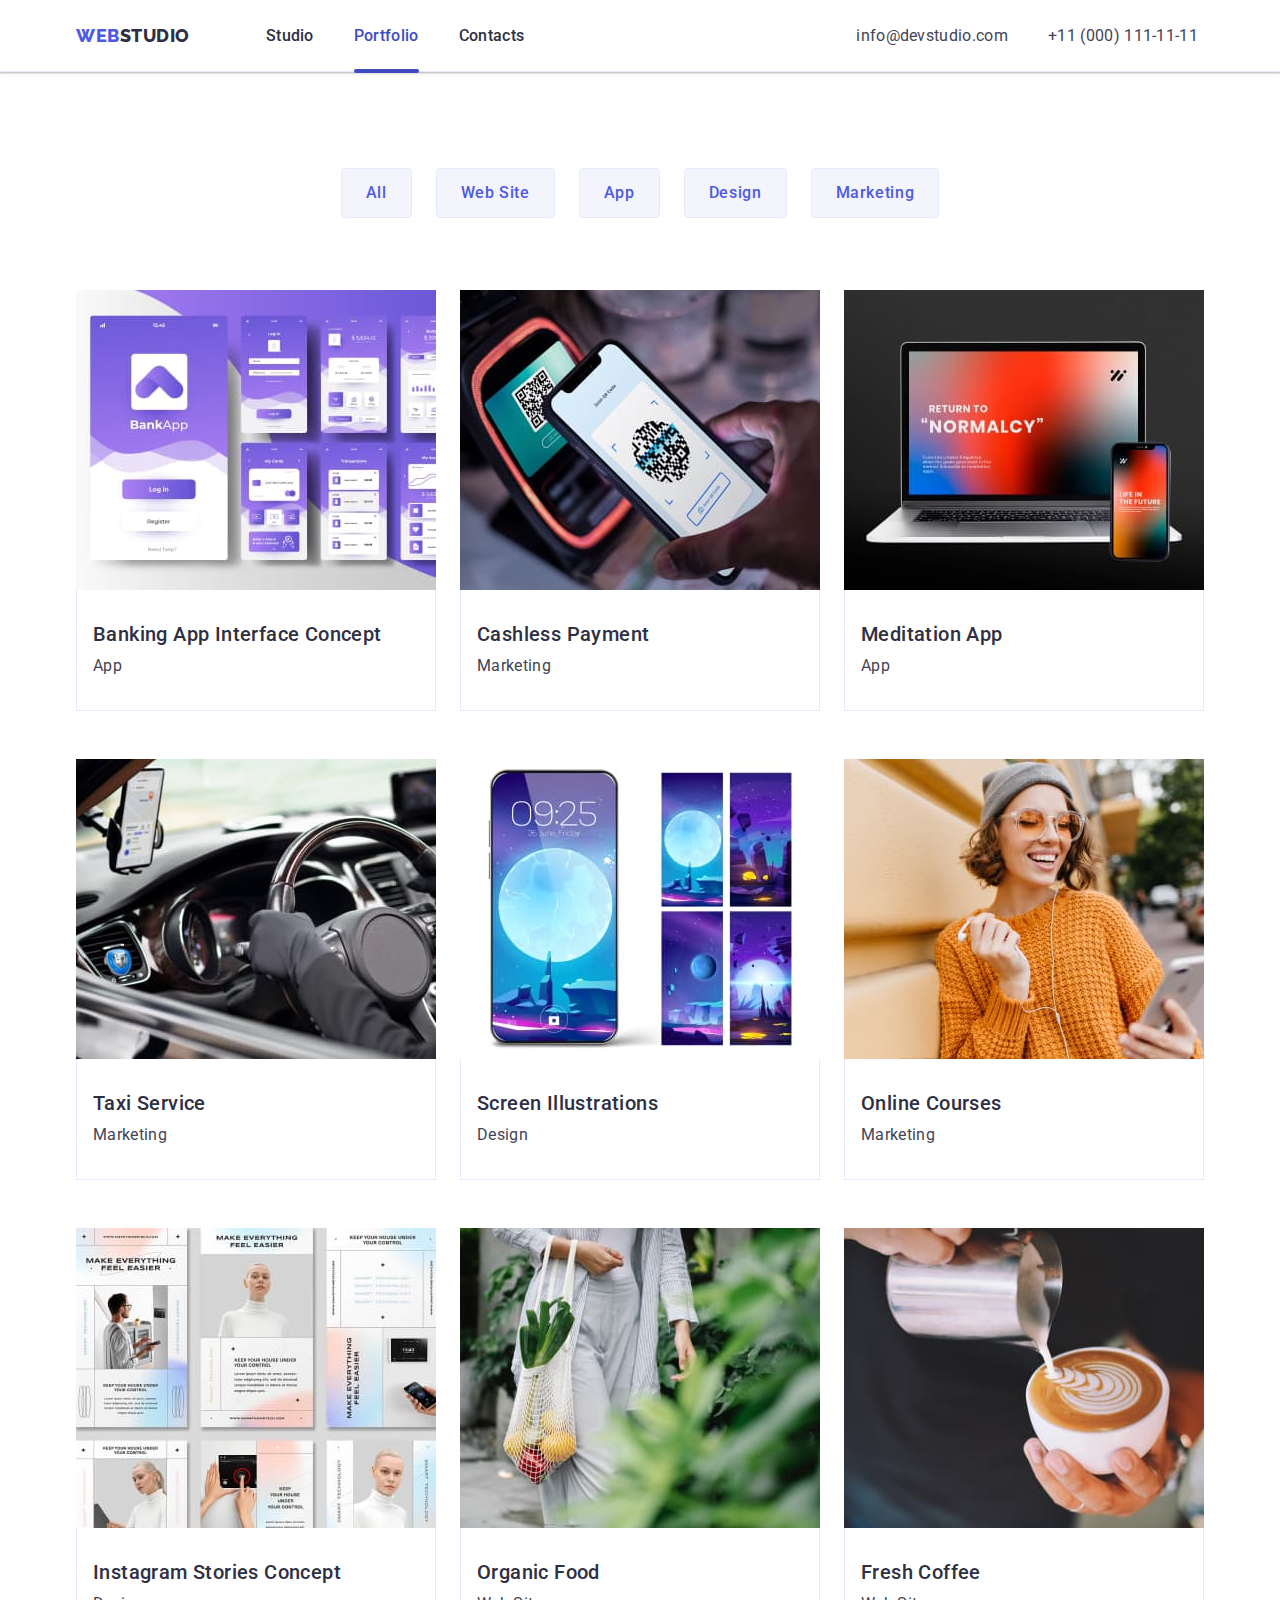
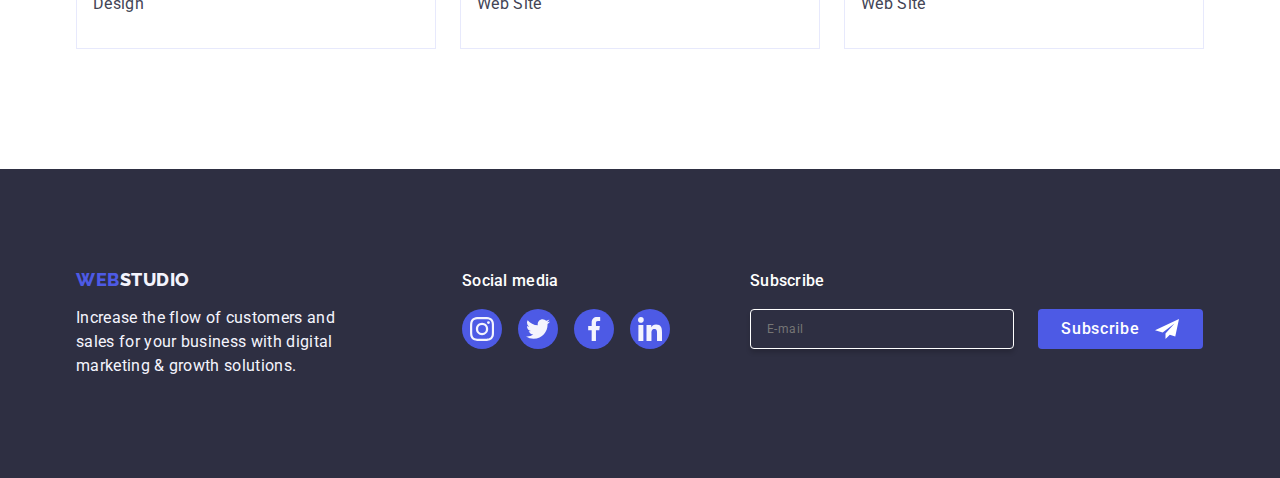
==== portfolio.html @ 58283b91 "e" ====
<!DOCTYPE html>
<html lang="en">
  <head>
    <meta charset="UTF-8" />
    <meta name="viewport" content="width=, initial-scale=1.0" />
    <title>h2-portfolio</title>
    <link rel="preconnect" href="https://fonts.googleapis.com" />
    <link rel="preconnect" href="https://fonts.gstatic.com" crossorigin />
    <link
      href="https://fonts.googleapis.com/css2?family=Montserrat:wght@400;700&family=Raleway:wght@700&family=Roboto:wght@400;500;700;900&display=swap"
      rel="stylesheet"
    />
    <link
      rel="stylesheet"
      href="https://cdnjs.cloudflare.com/ajax/libs/modern-normalize/2.0.0/modern-normalize.min.css"
      integrity="sha512-4xo8blKMVCiXpTaLzQSLSw3KFOVPWhm/TRtuPVc4WG6kUgjH6J03IBuG7JZPkcWMxJ5huwaBpOpnwYElP/m6wg=="
      crossorigin="anonymous"
      referrerpolicy="no-referrer"
    />

    <link rel="stylesheet" href="./css/styles.css" />
    <link rel="stylesheet" href="./modern-normalize.min.css" />
  </head>
  <body class="body">
    <header class="headerhtml">
      <div class="container-header container">
        <nav class="navhtml">
          <a href="./index.html" class="logo link">
            Web<span class="logo-studio">Studio</span>
          </a>
          <ul class="list menu">
            <li>
              <a href="./index.html" class="link navlink menulink">Studio</a>
            </li>
            <li>
              <a href="./portfolio.html" class="link navlink underline menulink"
                >Portfolio</a
              >
            </li>
            <li><a href="" class="link navlink menulink">Contacts</a></li>
          </ul>
        </nav>
        <address class="address">
          <ul class="list addresslist">
            <li>
              <a href="mailto:info@devstudio.com" class="link address-link"
                >info@devstudio.com</a
              >
            </li>
            <li>
              <a href="tel:+110001111111" class="link address-link"
                >+11 (000) 111-11-11</a
              >
            </li>
          </ul>
        </address>
      </div>
    </header>
    <main>
      <section class="section-one-portfolio">
        <div class="container">
          <h1 class="visually-hidden">Portfolio</h1>
          <ul class="list list-portfolio">
            <li>
              <button type="button" class="filter-button portfoliobutton">
                All
              </button>
            </li>
            <li>
              <button type="button" class="filter-button portfoliobutton">
                Web Site
              </button>
            </li>
            <li>
              <button type="button" class="filter-button portfoliobutton">
                App
              </button>
            </li>
            <li>
              <button type="button" class="filter-button portfoliobutton">
                Design
              </button>
            </li>
            <li>
              <button type="button" class="filter-button portfoliobutton">
                Marketing
              </button>
            </li>
          </ul>
          <ul class="list list-portfolio-two">
            <li class="portfolio-list-item">
              <a href="" class="link portfolio-img-link">
                <div class="portfolio-overlay">
                  <img
                    src="./images/img1-portfolio.jpg"
                    width="360"
                    height="300"
                    alt="banking app on violet background with different features"
                  />
                  <p class="portfolio-overlay-text">
                    14 Stylish and User-Friendly App Design Concepts · Task
                    Manager App · Calorie Tracker App · Exotic Fruit Ecommerce
                    App · Cloud Storage App
                  </p>
                </div>

                <div class="name-and-category-of-app">
                  <h2 class="imagetext">Banking App Interface Concept</h2>
                  <p class="portfolio-paragraph">App</p>
                </div>
              </a>
            </li>
            <li class="portfolio-list-item">
              <a href="" class="link portfolio-img-link">
                <div class="portfolio-overlay">
                  <img
                    src="./images/img2-portfolio.jpg"
                    width="360"
                    height="300"
                    alt="scanning QR code with mobile phone"
                  />
                  <p class="portfolio-overlay-text">
                    14 Stylish and User-Friendly App Design Concepts · Task
                    Manager App · Calorie Tracker App · Exotic Fruit Ecommerce
                    App · Cloud Storage App
                  </p>
                </div>
                <div class="name-and-category-of-app">
                  <h2 class="imagetext">Cashless Payment</h2>
                  <p class="portfolio-paragraph">Marketing</p>
                </div>
              </a>
            </li>
            <li class="portfolio-list-item">
              <a href="" class="link portfolio-img-link">
                <div class="portfolio-overlay">
                  <img
                    src="./images/img3-portfolio.jpg"
                    width="360"
                    height="300"
                    alt="opened laptop with white text on red-white-blie screen"
                  />
                  <p class="portfolio-overlay-text">
                    14 Stylish and User-Friendly App Design Concepts · Task
                    Manager App · Calorie Tracker App · Exotic Fruit Ecommerce
                    App · Cloud Storage App
                  </p>
                </div>
                <div class="name-and-category-of-app">
                  <h2 class="imagetext">Meditation App</h2>
                  <p class="portfolio-paragraph">App</p>
                </div>
              </a>
            </li>

            <li class="portfolio-list-item">
              <a href="" class="link portfolio-img-link">
                <div class="portfolio-overlay">
                  <img
                    src="./images/img4-portfolio.jpg"
                    width="360"
                    height="300"
                    alt="driver using navigation in a car"
                  />
                  <p class="portfolio-overlay-text">
                    14 Stylish and User-Friendly App Design Concepts · Task
                    Manager App · Calorie Tracker App · Exotic Fruit Ecommerce
                    App · Cloud Storage App
                  </p>
                </div>
                <div class="name-and-category-of-app">
                  <h2 class="imagetext">Taxi Service</h2>
                  <p class="portfolio-paragraph">Marketing</p>
                </div>
              </a>
            </li>
            <li class="portfolio-list-item">
              <a href="" class="link portfolio-img-link">
                <div class="portfolio-overlay">
                  <img
                    src="./images/img5-portfolio.jpg"
                    width="360"
                    height="300"
                    alt="screen lock with a big moon and rocks"
                  />
                  <p class="portfolio-overlay-text">
                    14 Stylish and User-Friendly App Design Concepts · Task
                    Manager App · Calorie Tracker App · Exotic Fruit Ecommerce
                    App · Cloud Storage App
                  </p>
                </div>
                <div class="name-and-category-of-app">
                  <h2 class="imagetext">Screen Illustrations</h2>
                  <p class="portfolio-paragraph">Design</p>
                </div>
              </a>
            </li>
            <li class="portfolio-list-item">
              <a href="" class="link portfolio-img-link">
                <div class="portfolio-overlay">
                  <img
                    src="./images/img6-portfolio.jpg"
                    width="360"
                    height="300"
                    alt="smiling girl with grey cap and sunglasses wearing yellow knitted
          sweater and using her phone with headphones"
                  />
                  <p class="portfolio-overlay-text">
                    14 Stylish and User-Friendly App Design Concepts · Task
                    Manager App · Calorie Tracker App · Exotic Fruit Ecommerce
                    App · Cloud Storage App
                  </p>
                </div>
                <div class="name-and-category-of-app">
                  <h2 class="imagetext">Online Courses</h2>
                  <p class="portfolio-paragraph">Marketing</p>
                </div>
              </a>
            </li>

            <li class="portfolio-list-item">
              <a href="" class="link portfolio-img-link">
                <div class="portfolio-overlay">
                  <img
                    src="./images/img7-portfolio.jpg"
                    width="360"
                    height="300"
                    alt="a bunch of pictures saying to keep your house under your controll"
                  />
                  <p class="portfolio-overlay-text">
                    14 Stylish and User-Friendly App Design Concepts · Task
                    Manager App · Calorie Tracker App · Exotic Fruit Ecommerce
                    App · Cloud Storage App
                  </p>
                </div>
                <div class="name-and-category-of-app">
                  <h2 class="imagetext">Instagram Stories Concept</h2>
                  <p class="portfolio-paragraph">Design</p>
                </div>
              </a>
            </li>
            <li class="portfolio-list-item">
              <a href="" class="link portfolio-img-link">
                <div class="portfolio-overlay">
                  <img
                    src="./images/img8-portfolio.jpg"
                    width="360"
                    height="300"
                    alt="a woman wearing bright colors walking with vegetables in a net"
                  />
                  <p class="portfolio-overlay-text">
                    14 Stylish and User-Friendly App Design Concepts · Task
                    Manager App · Calorie Tracker App · Exotic Fruit Ecommerce
                    App · Cloud Storage App
                  </p>
                </div>
                <div class="name-and-category-of-app">
                  <h2 class="imagetext">Organic Food</h2>
                  <p class="portfolio-paragraph">Web Site</p>
                </div>
              </a>
            </li>
            <li class="portfolio-list-item">
              <a href="" class="link portfolio-img-link">
                <div class="portfolio-overlay">
                  <img
                    src="./images/img9-portfolio.jpg"
                    width="360"
                    height="300"
                    alt="barista pouring milk into cappucino to make a nice pattern"
                  />
                  <p class="portfolio-overlay-text">
                    14 Stylish and User-Friendly App Design Concepts · Task
                    Manager App · Calorie Tracker App · Exotic Fruit Ecommerce
                    App · Cloud Storage App
                  </p>
                </div>
                <div class="name-and-category-of-app">
                  <h2 class="imagetext">Fresh Coffee</h2>
                  <p class="portfolio-paragraph">Web Site</p>
                </div>
              </a>
            </li>
          </ul>
        </div>
      </section>
    </main>
    <footer class="footer">
      <div class="container footer-flex">
        <div class="footer-first-subcontainer">
          <a href="./index.html" class="logo link footerlink">
            Web<span class="logo logo-studio footerspan">Studio</span>
          </a>
          <p class="footer-paragraph">
            Increase the flow of customers and sales for your business with
            digital marketing & growth solutions.
          </p>
        </div>
        <div class="sm-footer">
          <p class="sm-footer-p">Social media</p>
          <ul class="social-media-list smfooterlist">
            <li class="social-media-li">
              <a href="" class="sm-link footer-link"
                ><svg width="24" height="24" class="sm-icon">
                  <use href="./images/icons.svg#icon-instagram-2"></use></svg
              ></a>
            </li>
            <li class="social-media-li">
              <a href="" class="sm-link footer-link"
                ><svg width="24" height="24" class="sm-icon">
                  <use href="./images/icons.svg#icon-twitter-1"></use></svg
              ></a>
            </li>
            <li class="social-media-li">
              <a href="" class="sm-link footer-link"
                ><svg width="24" height="24" class="sm-icon">
                  <use href="./images/icons.svg#icon-facebook-1"></use></svg
              ></a>
            </li>
            <li class="social-media-li">
              <a href="" class="sm-link footer-link"
                ><svg width="24" height="24" class="sm-icon">
                  <use href="./images/icons.svg#icon-linkedin-1"></use></svg
              ></a>
            </li>
          </ul>
        </div>
        <div class="form-container">
          <p class="footer-form-p">Subscribe</p>
          <form class="footer-form">
            <label class="footer-form-label">
              <input
                class="form-label-input"
                name="username"
                minlength="3"
                type="email"
                placeholder="E-mail"
                required
              />
            </label>
            <button class="subscribe-button" type="submit">
              Subscribe
              <svg width="24" height="24" class="subscribe-button-icon">
                <use href="./images/icons.svg#icon-Frame-3"></use>
              </svg>
            </button>
          </form>
        </div>
      </div>
    </footer>
  </body>
</html>
---- css/styles.css ----
:root {
  --primary-brand-color: #4d5ae5;
  --pressed-state-color: #404bbf;
  --dark-color: #2e2f42;
  --success-color: #31d0aa;
  --text-color: #434455;
  --subtle-text-color: #8e8f99;
  --accent-color: #e7e9fc;
  --light-color: #f4f4fd;
  --modal-overlay-color: #2e2f4266;
  --hero-background-color: #2e2f42b2;
  --white-background-color: #ffffff;
  --modal-background-color: #fcfcfc;
}
* {
  margin: 0;
  padding: 0;
}
body {
  font-family: "Roboto", sans-serif;
  color: var(--text-color);
  background-color: var(--white-background-color);
}

.nav-logo {
  font-family: "Raleway", sans-serif;
  font-weight: 800;
  font-size: 18px;
  line-height: 1.17;
  letter-spacing: 0.03em;
  text-transform: uppercase;
  color: var(--primary-brand-color);
}
nav > a:hover {
  color: #404bbf;
}

.navlink:hover,
.navlink:focus,
.navlink:active .navlink:visited {
  color: #404bbf;
}

.logo-studio {
  color: var(--dark-color);
}

.list {
  list-style: none;
}

.logo-link {
  font-weight: 500;
  font-size: 16px;
  line-height: 1.5;
  letter-spacing: 0.02em;
  color: var(--dark-color);
}

.link {
  text-decoration: none;
}

.motto {
  text-align: center;
  font-family: Roboto;
  font-size: 56px;
  letter-spacing: 0.02em;
  line-height: 1.07;
  color: #ffffff;
  max-width: 496px;
  margin-right: auto;
  margin-left: auto;
}

.our_values {
  font-weight: 500;
  font-family: Roboto;
  font-size: 20px;
  letter-spacing: 0.02em;
  line-height: 1.2;
  color: #2e2f42;
}

.our-team {
  font-weight: 500;
  font-size: 20px;
  line-height: 1.2;
  letter-spacing: 0.02em;
  color: var(--dark-color);
  margin-bottom: 72px;
}
.paragraph {
  font-size: 16px;
  letter-spacing: 0.02em;
}
.value {
  font-weight: 500;
  letter-spacing: 0.02em;
  font-size: 20px;
  line-height: 1.2;
  color: #2e2f42;
  margin-bottom: 8px;
}

.punctuality {
  font-family: Roboto;
  font-weight: Medium;
  font-size: 20px;
  letter-spacing: 0.02em;
  line-height: 1.11;
  text-align: center;
  text-transform: capitalize;
}
.third-section {
  background-color: #ffffff;
  padding-bottom: 120px;
}

.body {
  font-family: "Roboto", sans-serif;
  color: #434455;
  background-color: #ffffff;
  font-weight: Regular;
  font-size: 16px;
  line-height: 24px;
  letter-spacing: 2%;
}

.what-are-we-doing {
  font-size: 36px;
  line-height: 1.11;
  text-align: center;
  letter-spacing: 0.02em;
  text-transform: capitalize;
  color: var(--dark-color);
  margin-bottom: 72px;
}
.list-item {
  background-color: #ffffff;
}
.fullname {
  font-weight: 500;
  letter-spacing: 0.02em;
  font-size: 20px;
  line-height: 1.2;
  color: #2e2f42;
  text-align: center;
  margin-bottom: 8px;
}

.navlink {
  color: var(--dark-color);
  font-weight: 500;
  letter-spacing: 0.02em;
  line-height: 1.5;
  padding: 24px 0;
}
.logo {
  font-family: "Raleway", sans-serif;
  font-weight: 800;
  font-size: 18px;
  line-height: 1.17;
  letter-spacing: 0.03em;
  text-transform: uppercase;
  color: var(--primary-brand-color);
  margin-right: 76px;
}
.logo-studio {
  color: var(--dark-color);
  font-family: "Raleway", sans-serif;
  font-size: 18px;
  font-style: normal;
  font-weight: 800;
  line-height: 21px;
  letter-spacing: 0.54px;
  text-transform: uppercase;
}

.filter-button {
  background-color: #4d5ae5;
  font-family: "Roboto", sans-serif;
  font-weight: 500;
  font-size: 16px;
  line-height: 1.5;
  letter-spacing: 0.04em;
  color: #ffffff;
  transition: background-color 250ms cubic-bezier(0.4, 0, 0.2, 1);
}
.filter-button:hover,
.filter-button:focus {
  background-color: #404bbf;
  font-family: Roboto;
  font-weight: Medium;
  font-size: 16px;
  line-height: 24px;
  letter-spacing: 4%;
  cursor: pointer;
}
.portfoliobutton {
  color: var(--primary-brand-color);
  background-color: var(--light-color);
  transition: color 250ms cubic-bezier(0.4, 0, 0.2, 1),
    background-color 250ms cubic-bezier(0.4, 0, 0.2, 1),
    border-color 250ms cubic-bezier(0.4, 0, 0.2, 1),
    box-shadow 250ms cubic-bezier(0.4, 0, 0.2, 1);
}
.portfoliobutton:hover,
.portfoliobutton:focus,
.portfoliobutton:active {
  color: #ffffff;
  box-shadow: 0px 3px 1px rgba(0, 0, 0, 0.1), 0px 2px 1px rgba(0, 0, 0, 0.08),
    0px 2px 2px rgba(0, 0, 0, 0.12);
}
.imagetext {
  font-weight: 500;
  font-size: 20px;
  line-height: 1.2;
  letter-spacing: 0.02em;
  color: var(--dark-color);
  margin-bottom: 8px;
}

.portfolio-paragraph {
  font-size: 16px;
  line-height: 1.5;
  letter-spacing: 0.02em;
  color: var(--text-color);
}
.address {
  font-style: normal;
  padding-top: 24px;
  padding-bottom: 24px;
}

.section-four {
  background-color: #f4f4fd;
  padding: 120px 0;
}
.our-team {
  font-size: 36px;
  line-height: 1.11;
  text-align: center;
  letter-spacing: 0.02em;
  text-transform: capitalize;
  color: var(--dark-color);
}

.footer {
  background-color: var(--dark-color);
  padding: 100px 0;
}
.footerspan {
  color: #f4f4fd;
}

.address-link {
  color: var(--text-color);
  letter-spacing: 0.02em;
  line-height: 1.5;
  transition: color 250ms cubic-bezier(0.4, 0, 0.2, 1);
}
.address-link:hover,
.address-link:focus,
.address-link:visited {
  color: #404bbf;
}
.first-section {
  background-color: #2e2f42;
  padding: 188px 0;
  background-image: linear-gradient(
      rgba(46, 47, 66, 0.7),
      rgba(46, 47, 66, 0.7)
    ),
    url(../images/background.jpeg);
  max-width: 1440px;
  background-repeat: no-repeat;
  background-position: center;
  background-size: cover;
  margin: 0 auto;
}

.footer-paragraph {
  color: var(--light-color);
  letter-spacing: 0.02em;
  max-width: 264px;
}

img {
  display: block;
}

.headerhtml {
  border-bottom: 1px solid #e7e9fc;
  height: 72px;
  box-shadow: 0px 2px 1px rgba(46, 47, 66, 0.08),
    0px 1px 1px rgba(46, 47, 66, 0.16), 0px 1px 6px rgba(46, 47, 66, 0.08);
}
.container-header {
  display: flex;
}

.container {
  width: 1158px;
  margin: 0 auto;
  padding: 0 15px;
}
.navhtml {
  display: flex;
  align-items: center;
  padding-right: 332px;
}

.menu {
  display: flex;
  gap: 40px;
}
.addresslist {
  display: flex;
  gap: 40px;
}
.order-service-button {
  display: block;
  min-width: 169px;
  height: 56px;
  border: none;
  background-color: var(--primary-brand-color);
  border-radius: 4px;
  cursor: pointer;
  margin-top: 48px;
  margin-right: auto;
  margin-left: auto;
}
.second-section {
  padding: 120px 0;
}
.visually-hidden {
  position: absolute;
  width: 1px;
  height: 1px;
  margin: -1px;
  border: 0;
  padding: 0;
  white-space: nowrap;
  clip-path: inset(100%);
  clip: rect(0 0 0 0);
  overflow: hidden;
}

.list-second-section {
  display: flex;
  gap: 24px;
}
.values-list {
  width: calc((100% - 3 * 24px) / 4);
}

.third-section-list {
  display: flex;
  gap: 24px;
  background-color: #ffffff;
}
.tsli {
  width: calc((100%-48px) / 3);
}
.section-four-list {
  display: flex;
  gap: 24px;
}
.sfli {
  width: calc((100%-72px) / 4);
  border-radius: 0px 0px 4px 4px;
  box-shadow: 0px 1px 6px rgba(46, 47, 66, 0.08),
    0px 1px 1px rgba(46, 47, 66, 0.16), 0px 2px 1px rgba(46, 47, 66, 0.08);
}
.name-function {
  padding: 32px 0px;
}
.function {
  text-align: center;
  margin-bottom: 8px;
}
.footerlink {
  display: inline-block;
  margin-bottom: 16px;
}
.section-one-portfolio {
  padding: 96px 0 120px 0;
}
.list-portfolio {
  display: flex;
  justify-content: center;
  gap: 24px;
  margin-bottom: 72px;
}
.portfoliobutton {
  padding: 12px 24px;
  border: 1px solid var(--accent-color);
  border-radius: 4px;
}
.portfoliobutton:hover,
.portfoliobutton:focus {
  border: 1px solid transparent;
}
.list-portfolio-two {
  display: flex;
  flex-wrap: wrap;
  column-gap: 24px;
  row-gap: 48px;
}
.portfolio-list-item {
  width: calc((100% - 48px) / 3);
}
.name-and-category-of-app {
  padding: 32px 16px;
  border: 1px solid #e7e9fc;
  border-top: none;
}

.contacts {
  padding-right: 332px;
}

.menulink {
  display: inline-block;
}
.icon-container {
  display: flex;
  align-items: center;
  justify-content: center;
  height: 112px;
  background-color: #f4f4fd;
  border-radius: 4px;
  margin-bottom: 8px;
}
.social-media-list {
  display: flex;
  justify-content: center;
  gap: 24px;
  list-style: none;
}
.smfooterlist {
  display: flex;
  justify-content: center;
  gap: 16px;
  list-style: none;
}
.social-media-li {
  width: 40px;
  height: 40px;
  transition: background-color 250ms cubic-bezier(0.4, 0, 0.2, 1);
}
.sm-link {
  width: 100%;
  height: 100%;
  background-color: var(--primary-brand-color);
  border-radius: 50%;
  display: flex;
  align-items: center;
  justify-content: center;
  transition: background-color 250ms cubic-bezier(0.4, 0, 0.2, 1);
}

.sm-link:hover,
.sm-link:focus {
  background-color: #404bbf;
}
.footer-link {
  transition: background-color 250ms cubic-bezier(0.4, 0, 0.2, 1);
}

.footer-link:hover,
.footer-link:focus {
  background-color: #31d0aa;
}
.sm-icon {
  fill: var(--light-color);
}
.section-five {
  padding-top: 120px;
  padding-bottom: 120px;
}
.customers {
  font-size: 36px;
  line-height: 1.11;
  color: var(--dark-color);
  margin-bottom: 72px;
  text-align: center;
}
.clients-list {
  display: flex;
  gap: 24px;
  list-style: none;
}
.customer-logo {
  width: calc((100% - 120px) / 6);
  height: 88px;
  transition: border-color 250ms cubic-bezier(0.4, 0, 0.2, 1),
    color 250ms cubic-bezier(0.4, 0, 0.2, 1);
}
.customer-link {
  width: 100%;
  height: 100%;
  border: 1px solid #8e8f99;
  border-radius: 4px;
  display: flex;
  align-items: center;
  justify-content: center;
  color: var(--subtle-text-color);
  transition: border-color 250ms cubic-bezier(0.4, 0, 0.2, 1),
    color 250ms cubic-bezier(0.4, 0, 0.2, 1);
}

.customer-link:hover {
  border-color: #404bbf;
  color: #404bbf;
  transition: border-color 250ms cubic-bezier(0.4, 0, 0.2, 1);
}
.customer-link:focus {
  border-color: #404bbf;
  color: #404bbf;
  transition: border-color 250ms cubic-bezier(0.4, 0, 0.2, 1);
}
.customer-icon {
  fill: currentColor;
}
.customer-link {
  fill: currentColor;
}
.sm-footer-p {
  font-weight: 500;
  font-size: 16px;
  line-height: 1.5;
  letter-spacing: 0.02em;
  color: var(--white-background-color);
  margin-bottom: 16px;
}
.footer-flex {
  display: flex;
  align-items: baseline;
}
.footer-first-subcontainer {
  margin-right: 120px;
}
.portfoliobutton:hover,
.portfoliobutton:focus,
.portfoliobutton:visited {
  box-shadow: 0px 3px 1px rgba(0, 0, 0, 0.1), 0px 2px 1px rgba(0, 0, 0, 0.08),
    0px 2px 2px rgba(0, 0, 0, 0.12);
  transform: translateY(0%);
}
.portfolio-img-link {
  display: block;
  transition: box-shadow 250ms cubic-bezier(0.4, 0, 0.2, 1);
}
.portfolio-img-link:hover,
.portfolio-img-link:focus,
.portfolio-img-link:visited {
  box-shadow: 0px 1px 6px rgba(46, 47, 66, 0.08),
    0px 1px 1px rgba(46, 47, 66, 0.16), 0px 2px 1px rgba(46, 47, 66, 0.08);
}
.portfolio-img-link:hover .portfolio-overlay-text,
.portfolio-img-link:focus .portfolio-overlay-text {
  transform: translateY(0%);
}
.modal {
  position: absolute;
  background: #fcfcfc;
  box-shadow: 0px 1px 1px rgba(0, 0, 0, 0.14), 0px 1px 3px rgba(0, 0, 0, 0.12),
    0px 2px 1px rgba(0, 0, 0, 0.2);
  border-radius: 4px;
  width: 408px;
  min-height: 584px;
  top: 50%;
  left: 50%;
  transform: translate(-50%, -50%);
  transition: transform 250ms cubic-bezier(0.4, 0, 0.2, 1);
  padding: 72px 24px 24px 24px;
}
.modal-p{
  font-weight: 500;
  font-size: 16px;
  line-height: 1.5; 
  text-align: center;
  letter-spacing: 0.02em;
  color: var(--dark-color);
  margin-bottom: 16px; 
}
.modal-form-div{
  margin-bottom: 8px;
}
.label-name{
  font-size: 12px;
  line-height: 1.17;
  letter-spacing: 0.04em;
  color: var(--subtle-text-color);
  display: block;
  margin-bottom: 4px;
}
.input-icon-div{
  position: relative; 
}
.modal-input-name{
  width: 100%;
  height: 40px;
  border: 1px solid rgba(46, 47, 66, 0.4);
  border-radius: 4px;
  padding-left: 38px;
  outline: transparent;
  transition: border-color 250ms cubic-bezier(0.4, 0, 0.2, 1);
background-color: transparent;
}
.modal-input-name:focus{
  border-color: #4D5AE5;
}
.modal-input-name:focus + .modal-name-svg{
  fill: #4D5AE5;
}
.modal-name-svg{
  position: absolute;
  left: 16px;
  top: 50%; 
  transform: translateY(-50%);
  transition: fill 250ms cubic-bezier(0.4, 0, 0.2, 1);
}
.modal-name-svg:focus{
  fill: #4D5AE5;
}
.close-button {
  position: absolute;
  cursor: pointer;
  border-radius: 50%;
  border: 1px rgba(0, 0, 0, 0.1) solid;
  width: 24px;
  height: 24px;
  right: 24px;
  top: 24px;
  padding: 0;
  color: #2e2f42;
  background-color: #e7e9fc;
  display: flex;
  align-items: center;
  justify-content: center;
  transition: background-color 250ms cubic-bezier(0.4, 0, 0.2, 1),
    border 250ms cubic-bezier(0.4, 0, 0.2, 1);
}
.close-button:hover,
.close-button:focus {
  background-color: #404bbf;
  border: none;
  fill: #ffffff;
}
.close-button-svg {
  transition: fill 250ms cubic-bezier(0.4, 0, 0.2, 1);
}
.backdrop {
  position: fixed;
  inset: 0 0 auto;
  width: 100%;
  height: 100%;
  background: rgba(46, 47, 66, 0.4);
  opacity: 1;
  pointer-events: all;
  transition: opacity 250ms cubic-bezier(0.4, 0, 0.2, 1),
    visibility 250ms cubic-bezier(0.4, 0, 0.2, 1);
}
.is-hidden {
  pointer-events: none;
  visibility: hidden;
  opacity: 0;
}
.underline {
  position: relative;
  color: #404bbf;
  transition: color 250ms cubic-bezier(0.4, 0, 0.2, 1);
}
.underline::after {
  content: "";
  height: 4px;
  width: 100%;
  background-color: #404bbf;
  border-radius: 2px;
  position: absolute;
  left: 0;
  bottom: -1px;
}
.portfolio-overlay {
  overflow: hidden;
  position: relative;
}

.portfolio-overlay-text {
  position: absolute;
  top: 0;
  background-color: #4d5ae5;
  color: #f4f4fd;
  font-size: 16px;
  line-height: 1.5;
  letter-spacing: 0.02em;
  padding: 40px 32px;
  width: 100%;
  height: 100%;
  transform: translateY(100%);
  transition: transform 250ms cubic-bezier(0.4, 0, 0.2, 1);
}
.portfolio-link:hover {
  transform: translateY(100%);
}



.portfolio-link:focus {
  transform: translateY(100%);
}
.portfolio-overlay-text {
  transform: translateY(100%);
}

.portfolio-paragraph {
  font-size: 16px;
  line-height: 1.5;
  letter-spacing: 0.02em;
  color: #434455;
  margin: 0;

}

.footer-form-p {
  margin-bottom: 16px;
  font-weight: 500;
  font-size: 16px;
  line-height: 1.5;
  letter-spacing: 0.02em;
  color: #ffffff;
}
.footer-form {
  display: flex;
  gap: 24px;
}
.form-container{
  padding-left: 80px;
}
.form-label-input {
  width: 264px;
  height: 40px;
  border: 1px solid #ffffff;
  background-color: transparent;
  font-size: 12px;
  line-height: 1.5;
  letter-spacing: 0.04em;
  padding-left: 16px;
  box-shadow: 0px 4px 4px 0px rgba(0, 0, 0, 0.15);
  border-radius: 4px;
  color: #ffffff;
  gap: 24px;
}
placeholder {
  color #ffffff;
}
.subscribe-button{
  min-width: 165px;
  height: 40px;
  display: flex;
  justify-content: center;
  align-items: center;
  font-family: "Roboto", sans-serif;
  font-size: 16px;
  font-weight: 500;
  line-height: 1.5;
  letter-spacing: 0.04em;
  color: #ffffff;
  cursor: pointer; 
  background-color: #4D5AE5;
  border: none;
  border-radius: 4px;
}
.subscribe-button-icon{
margin-left: 16px;
}

.div-comment{
  margin-bottom: 16px;
}
.textarea{
  width: 100%;
  height: 120px;
  font-size: 12px;
  line-height: 1.17;
  letter-spacing: 0.04em;
  color: rgba(46, 47, 66, 0.4);
  border: 1px solid rgba(46, 47, 66, 0.4);
  border-radius: 4px;
  background-color: transparent;
  padding: 8px 16px;
  outline: transparent;
  resize: none;
  transition: border-color 250ms cubic-bezier(0.4, 0, 0.2, 1);
}
.textarea:focus{
  border-color: #4D5AE5;
}
.comment-box{
  margin-bottom: 16px;
}
.textarea-comment{
  width: 100%;
  height: 120px;
  font-size: 12px;
  line-height: 1.17;
  letter-spacing: 0.04em;
  color: rgba(46, 47, 66, 0.4);
  border: 1px solid rgba(46, 47, 66, 0.4);
  border-radius: 4px;
  background-color: transparent;
  padding: 8px 16px;
  outline: transparent;
  resize: none;
  transition: border-color 250ms cubic-bezier(0.4, 0, 0.2, 1);
}
.textarea-comment:focus{
  border-color: #4D5AE5;
}
.container-check{
  margin-bottom: 24px;
}
.input-check{
}
.terms-of-condition{
  display: block;
  font-size: 12px;
  line-height: 1.17;
letter-spacing: 0.04em;
color: var(--subtle-text-color);
}
.label-span{
  width: 16px;
  height: 16px;
  border: 1px solid rgba(46, 47, 66, 0.4);
  border-radius: 2px;
  transition: background-color 250ms cubic-bezier(0.4, 0, 0.2, 1), border 250ms cubic-bezier(0.4, 0, 0.2, 1), fill 250ms cubic-bezier(0.4, 0, 0.2, 1);
  display: inline-flex;
  align-items: center;
  justify-content: center;
  fill: transparent;
}
.input-check:checked + .terms-of-condition .label-span{
  background-color: var(--pressed-state-color);
  border: none;
  fill: var(--light-color);
}
.checkbox-link{
  color: var(--primary-brand-color);
}
.send-button{
  display: block;
  min-width: 169px;
  height: 56px;
  font-family: "Roboto", sans-serif;
  font-size: 16px;
  font-weight: 500;
  line-height: 1.5;
  letter-spacing: 0.04em;
  color: #ffffff;
  cursor: pointer;
  background-color: #4D5AE5;
  border: none;
  border-radius: 4px;
  font-size: 16px;
  font-weight: 500;
  line-height: 1.5;
  letter-spacing: 0.04em;
  color: #ffffff;
  transition: background-color 250ms cubic-bezier(0.4, 0, 0.2, 1);
  margin-left: auto;
  margin-right: auto;
}
.label-span{
  margin-right: 8px;
}
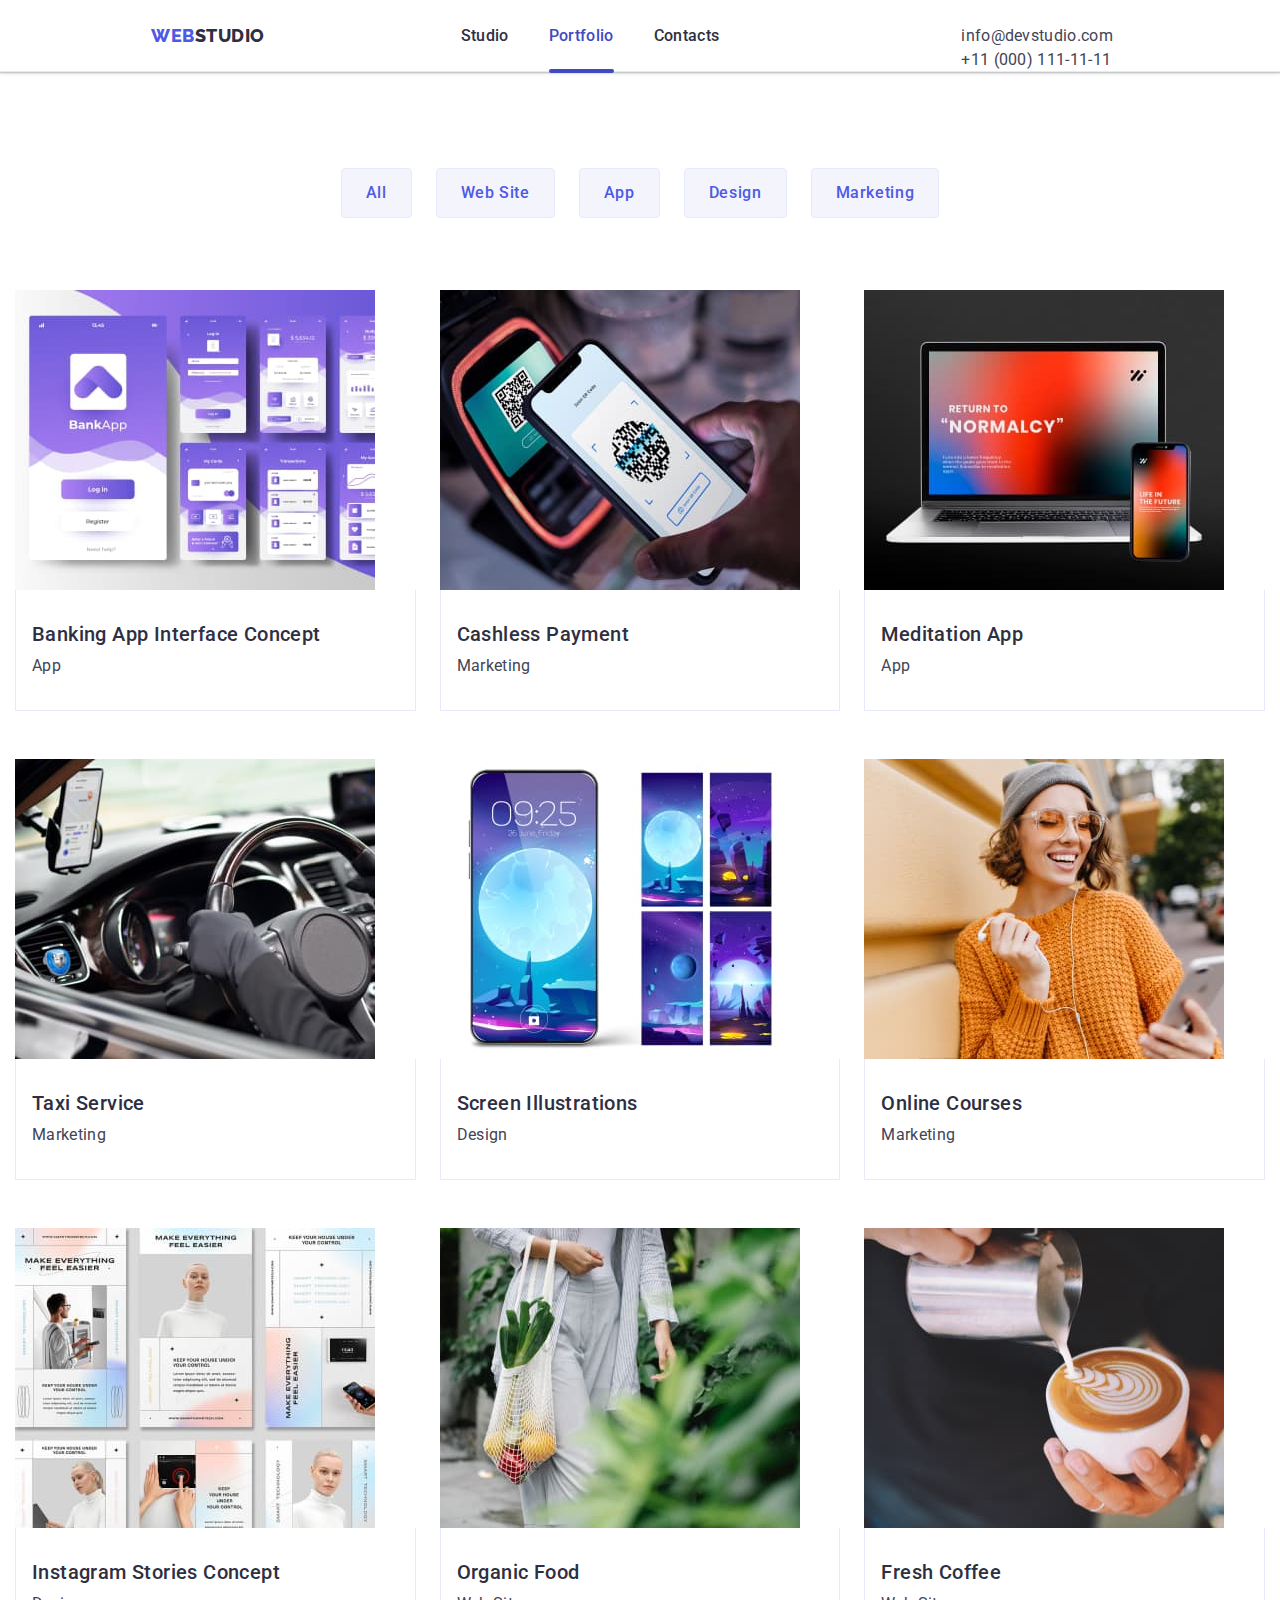
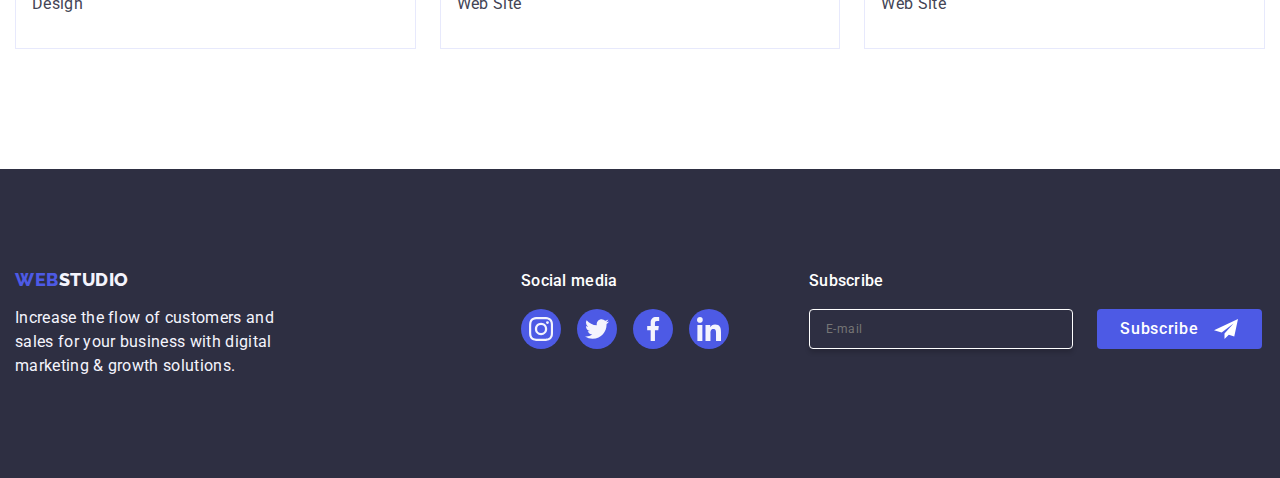
==== commit 9e396584: "e" ====
--- a/portfolio.html
+++ b/portfolio.html
@@ -23,6 +23,28 @@
   </head>
   <body class="body">
     <header class="headerhtml">
+          
+      <div class="container-header container">
+        <button
+          class="menu-toggle js-open-menu"
+          aria-expanded="false"
+          aria-controls="mobile-menu"
+        >
+          <svg
+            width="24"
+            height="24"
+            fill="currentColor"
+            viewBox="0 0 20 20"
+            xmlns="http://www.w3.org/2000/svg"
+          >
+            <path
+              fill-rule="evenodd"
+              d="M3 5a1 1 0 011-1h12a1 1 0 110 2H4a1 1 0 01-1-1zM3 10a1 1 0 011-1h12a1 1 0 110 2H4a1 1 0 01-1-1zM3 15a1 1 0 011-1h12a1 1 0 110 2H4a1 1 0 01-1-1z"
+              clip-rule="evenodd"
+            ></path>
+          </svg>
+        </button>
+
       <div class="container-header container">
         <nav class="navhtml">
           <a href="./index.html" class="logo link">
@@ -57,6 +79,7 @@
       </div>
     </header>
     <main>
+      <!---SECTION_ONE_PORTFOLIO-->
       <section class="section-one-portfolio">
         <div class="container">
           <h1 class="visually-hidden">Portfolio</h1>
@@ -87,14 +110,17 @@
               </button>
             </li>
           </ul>
+          <!--SECTION_TWO_PORTFOLIO-->
           <ul class="list list-portfolio-two">
             <li class="portfolio-list-item">
               <a href="" class="link portfolio-img-link">
                 <div class="portfolio-overlay">
+                  
                   <img
                     src="./images/img1-portfolio.jpg"
                     width="360"
                     height="300"
+                    
                     alt="banking app on violet background with different features"
                   />
                   <p class="portfolio-overlay-text">
@@ -285,6 +311,7 @@
         </div>
       </section>
     </main>
+    <!--FOOTER_PORTFOLIO-->
     <footer class="footer">
       <div class="container footer-flex">
         <div class="footer-first-subcontainer">
@@ -347,6 +374,87 @@
           </form>
         </div>
       </div>
+       <!--MOBILE_MENU-->
+    <div class="menu-container js-menu-container" id="mobile-menu">
+      <div>
+        <button type="button" class="close-button js-close-menu">
+          <svg class="close-button-svg" width="8" height="8">
+            <use
+              href="./images/icons.svg#icon-close-black-18dp-2-1"
+            ></use>
+          </svg>
+        </button>
+        <nav>
+          <ul class="list nav-list">
+            <li>
+              <a class="nav-link link" href="./index.html">Studio</a>
+            </li>
+            <li class="nav-li">
+              <a class="nav-link link" href="./portfolio.html">Portfolio</a>
+            </li>
+            <li class="nav-li">
+              <a class="nav-link link" href="">Contacts</a>
+            </li>
+          </ul>
+        </nav>
+      </div>
+      <div>
+        <address class="menu-address">
+          <ul class="list menu-address-list">
+            <li class="menu-address-li">
+              <a class="address-link link" href="tel:+110001111111"
+                >+11 (000) 111-11-11</a
+              >
+            </li>
+            <li class="menu-address-li mobile-address-li">
+              <a class="address-link link" href="mailto:info@devstudio.com"
+                >info@devstudio.com</a
+              >
+            </li>
+          </ul>
+        </address>
+        <ul class="social-media-list menu-social">
+                  <li class="social-media-li">
+                    <a href="" class="sm-link"
+                      ><svg width="16" height="16" class="sm-icon">
+                        <use
+                          href="./images/icons.svg#icon-instagram-2"
+                        ></use></svg
+                    ></a>
+                  </li>
+                  <li class="social-media-li ">
+                    <a href="" class="sm-link"
+                      ><svg width="16" height="16" class="sm-icon">
+                        <use
+                          href="./images/icons.svg#icon-twitter-1"
+                        ></use></svg
+                    ></a>
+                  </li>
+                  <li class="social-media-li">
+                    <a href="" class="sm-link"
+                      ><svg width="16" height="16" class="sm-icon">
+                        <use
+                          href="./images/icons.svg#icon-facebook-1"
+                        ></use></svg
+                    ></a>
+                  </li>
+                  <li class="social-media-li">
+                    <a href="" class="sm-link"
+                      ><svg width="16" height="16" class="sm-icon">
+                        <use
+                          href="./images/icons.svg#icon-linkedin-1"
+                        ></use></svg
+                    ></a>
+                  </li>
+                </ul>
+              </div>
+            </li>
+          </ul>
+      </div>
+    </div>
+    <script src="./js/modal.js"></script>
+
+    <script src="./js/mobile-menu.js"></script>
     </footer>
   </body>
 </html>
--- a/css/styles.css
+++ b/css/styles.css
@@ -16,864 +16,1793 @@
   margin: 0;
   padding: 0;
 }
-body {
-  font-family: "Roboto", sans-serif;
-  color: var(--text-color);
-  background-color: var(--white-background-color);
+
+/*MOBILE*/
+@media screen and (max-width: 767px) {
+  .menu {
+    display: none;
+  }
+  .address {
+    display: none;
+  }
+
+  body {
+    font-family: "Roboto", sans-serif;
+    color: var(--text-color);
+    background-color: var(--white-background-color);
+  }
+  .body {
+    font-family: "Roboto", sans-serif;
+    color: var(--text-color);
+    background-color: var(--white-background-color);
+    font-weight: Regular;
+    font-size: 16px;
+    line-height: 24px;
+    letter-spacing: 2%;
+  }
+
+  /*HEADER*/
+  .headerhtml {
+    border-bottom: 1px solid var(--accent-color);
+    height: 72px;
+    box-shadow: 0px 2px 1px rgba(46, 47, 66, 0.08),
+      0px 1px 1px rgba(46, 47, 66, 0.16), 0px 1px 6px rgba(46, 47, 66, 0.08);
+  }
+  .container-header {
+    display: flex;
+  }
+  .container {
+    max-width: 428px;
+    margin: 0 auto;
+    padding: 0 15px;
+  }
+  .menu-toggle {
+    position: absolute;
+    top: 24px;
+    right: 24px;
+    border: none;
+    background-color: #ffffff;
+  }
+
+  nav > a:hover {
+    color: var(--pressed-state-color);
+  }
+
+  .navhtml {
+    display: flex;
+    align-items: center;
+    padding-right: 332px;
+    padding-top: 25px;
+  }
+  .logo {
+    font-family: "Raleway", sans-serif;
+    font-weight: 800;
+    font-size: 18px;
+    line-height: 1.17;
+    letter-spacing: 0.03em;
+    text-transform: uppercase;
+    color: var(--primary-brand-color);
+    margin-right: 76px;
+  }
+  .link {
+    text-decoration: none;
+  }
+  .link:hover,
+  .link:focus {
+    color: var(--pressed-state-color);
+  }
+  .logo-studio {
+    color: var(--dark-color);
+    font-family: "Raleway", sans-serif;
+    font-size: 18px;
+    font-style: normal;
+    font-weight: 800;
+    line-height: 21px;
+    letter-spacing: 0.54px;
+    text-transform: uppercase;
+  }
+  .list {
+    list-style: none;
+    display: flex;
+    flex-wrap: wrap;
+    gap: 72px;
+    justify-content: center;
+    list-style: none;
+    margin: 0;
+    padding-left: 0;
+  }
+  .menu {
+    display: flex;
+    gap: 40px;
+    margin-top: 24px;
+  }
+
+  .navlink {
+    color: var(--dark-color);
+    font-weight: 500;
+    letter-spacing: 0.02em;
+    line-height: 1.5;
+    padding: 24px 0;
+  }
+
+  .navlink:hover,
+  .navlink:focus,
+  .navlink:active .navlink:visited {
+    color: var(--pressed-state-color);
+  }
+  .underline {
+    position: relative;
+    color: var(--pressed-state-color);
+    transition: color 250ms cubic-bezier(0.4, 0, 0.2, 1);
+  }
+  .underline::after {
+    content: "";
+    height: 4px;
+    width: 100%;
+    background-color: var(--pressed-state-color);
+    border-radius: 2px;
+    position: absolute;
+    left: 0;
+    bottom: -1px;
+  }
+  .menulink {
+    display: inline-block;
+  }
+  .address {
+    font-style: normal;
+    padding-top: 24px;
+    padding-bottom: 24px;
+  }
+  .addresslist {
+    display: flex;
+    gap: 40px;
+  }
+  .address-link {
+    color: var(--text-color);
+    letter-spacing: 0.02em;
+    line-height: 1.5;
+    transition: color 250ms cubic-bezier(0.4, 0, 0.2, 1);
+  }
+  .address-link:hover,
+  .address-link:focus,
+  .address-link:visited {
+    color: var(--pressed-state-color);
+  }
+  .mobile-address-li {
+    padding-bottom: 48px;
+  }
+
+  /*SECTION_ONE*/
+  .first-section {
+    background-color: var(--dark-color);
+    padding: 188px 0;
+    background-image: linear-gradient(
+        rgba(46, 47, 66, 0.7),
+        rgba(46, 47, 66, 0.7)
+      ),
+      url(../images/background-office-mobile.jpg);
+    background-repeat: no-repeat;
+    background-position: center;
+    background-size: cover;
+    margin: 0 auto;
+  }
+
+  .motto {
+    text-align: center;
+    font-family: Roboto;
+    font-size: 36px;
+    letter-spacing: 0.02em;
+    line-height: 1.07;
+    color: var(--white-background-color);
+    max-width: 496px;
+    margin-right: auto;
+    margin-left: auto;
+  }
+  .filter-button {
+    background-color: var(--primary-brand-color);
+    font-family: "Roboto", sans-serif;
+    font-weight: 500;
+    font-size: 16px;
+    line-height: 1.5;
+    letter-spacing: 0.04em;
+    color: var(--white-background-color);
+    transition: background-color 250ms cubic-bezier(0.4, 0, 0.2, 1);
+  }
+  .filter-button:hover,
+  .filter-button:focus {
+    background-color: var(--pressed-state-color);
+    font-family: Roboto;
+    font-weight: Medium;
+    font-size: 16px;
+    line-height: 24px;
+    letter-spacing: 4%;
+    cursor: pointer;
+  }
+  .order-service-button {
+    display: block;
+    min-width: 169px;
+    height: 56px;
+    border: none;
+    background-color: var(--primary-brand-color);
+    border-radius: 4px;
+    cursor: pointer;
+    margin-top: 48px;
+    margin-right: auto;
+    margin-left: auto;
+  }
+
+  /*SECTION_TWO*/
+  .second-section {
+    padding: 120px 0;
+  }
+  .our_values {
+    font-weight: 500;
+    font-family: Roboto;
+    font-size: 20px;
+    letter-spacing: 0.02em;
+    line-height: 1.2;
+    color: var(--dark-color);
+  }
+  .visually-hidden {
+    position: absolute;
+    width: 1px;
+    height: 1px;
+    margin: -1px;
+    border: 0;
+    padding: 0;
+    white-space: nowrap;
+    clip-path: inset(100%);
+    clip: rect(0 0 0 0);
+    overflow: hidden;
+  }
+  .list-second-section {
+    gap: 72px 24px;
+    margin: 0 auto;
+    max-width: 736px;
+  }
+  .values-list {
+    max-width: 356px;
+  }
+  .icon-container {
+    display: none;
+  }
+  .value {
+    font-weight: 700;
+    letter-spacing: 0.02em;
+    font-size: 36px;
+    line-height: 1.2;
+    color: var(--dark-color);
+    margin-bottom: 8px;
+    text-align: center;
+  }
+  .paragraph {
+    font-size: 16px;
+    letter-spacing: 0.02em;
+  }
+
+  /*SECTION_THREE*/
+  .third-section {
+    display: none;
+  }
+  .what-are-we-doing {
+    font-size: 36px;
+    line-height: 1.11;
+    text-align: center;
+    letter-spacing: 0.02em;
+    text-transform: capitalize;
+    color: var(--dark-color);
+    margin-bottom: 72px;
+  }
+  .third-section-list {
+    display: flex;
+    gap: 24px;
+    background-color: var(--white-background-color);
+  }
+  .tsli {
+    width: calc((100%-48px) / 3);
+  }
+
+  /*SECTION_FOUR*/
+  .section-four {
+    background-color: var(--light-color);
+  }
+  .our-team {
+    font-weight: 500;
+    font-size: 36px;
+    line-height: 1.11;
+    text-align: center;
+    letter-spacing: 0.02em;
+    text-transform: capitalize;
+    color: var(--dark-color);
+    margin-bottom: 72px;
+    padding-top: 96px;
+  }
+  .section-four-list {
+    margin: 0 auto;
+    padding-bottom: 96px;
+  }
+
+  .list-item {
+    background-color: var(--white-background-color);
+  }
+  .sfli {
+    max-width: 264px;
+    border-radius: 0px 0px 4px 4px;
+    box-shadow: 0px 1px 6px rgba(46, 47, 66, 0.08),
+      0px 1px 1px rgba(46, 47, 66, 0.16), 0px 2px 1px rgba(46, 47, 66, 0.08);
+  }
+
+  .name-function {
+    padding: 32px 0px;
+  }
+
+  .fullname {
+    font-weight: 500;
+    letter-spacing: 0.02em;
+    font-size: 20px;
+    line-height: 1.2;
+    color: var(--dark-color);
+    text-align: center;
+    margin-bottom: 8px;
+  }
+  .function {
+    text-align: center;
+    margin-bottom: 8px;
+  }
+  .social-media-list {
+    display: flex;
+    justify-content: center;
+    gap: 24px;
+    list-style: none;
+  }
+  .social-media-li {
+    width: 40px;
+    height: 40px;
+    transition: background-color 250ms cubic-bezier(0.4, 0, 0.2, 1);
+  }
+  .sm-link {
+    width: 100%;
+    height: 100%;
+    background-color: var(--primary-brand-color);
+    border-radius: 50%;
+    display: flex;
+    align-items: center;
+    justify-content: center;
+    transition: background-color 250ms cubic-bezier(0.4, 0, 0.2, 1);
+  }
+
+  .sm-link:hover,
+  .sm-link:focus {
+    background-color: var(--pressed-state-color);
+  }
+  .sm-icon {
+    fill: var(--light-color);
+  }
+
+  /*SECTION_FIVE*/
+  .section-five {
+    padding-top: 120px;
+    padding-bottom: 120px;
+  }
+  .customers {
+    font-size: 36px;
+    line-height: 1.11;
+    color: var(--dark-color);
+    margin-bottom: 72px;
+    text-align: center;
+    column-gap: 16px;
+  }
+  .clients-list {
+    margin: 0 auto;
+    list-style: none;
+    gap: 16px;
+    display: flex;
+    flex-wrap: wrap;
+
+    justify-content: center;
+    margin: 0;
+    padding-left: 0;
+  }
+
+  .customer-logo {
+    width: 190px;
+    height: 88px;
+    transition: border-color 250ms cubic-bezier(0.4, 0, 0.2, 1),
+      color 250ms cubic-bezier(0.4, 0, 0.2, 1);
+    gap: 72px 24px;
+    margin: 0 auto;
+  }
+  .customer-link {
+    width: 100%;
+    height: 100%;
+    border: 1px solid var(--subtle-text-color);
+    border-radius: 4px;
+    display: flex;
+    align-items: center;
+    justify-content: center;
+    color: var(--subtle-text-color);
+    transition: border-color 250ms cubic-bezier(0.4, 0, 0.2, 1),
+      color 250ms cubic-bezier(0.4, 0, 0.2, 1);
+    fill: currentColor;
+  }
+
+  .customer-link:hover {
+    border-color: var(--pressed-state-color);
+    color: var(--pressed-state-color);
+    transition: border-color 250ms cubic-bezier(0.4, 0, 0.2, 1);
+  }
+  .customer-link:focus {
+    border-color: var(--pressed-state-color);
+    color: var(--pressed-state-color);
+    transition: border-color 250ms cubic-bezier(0.4, 0, 0.2, 1);
+  }
+  .customer-icon {
+    fill: currentColor;
+  }
+
+  /*FOOTER*/
+  placeholder {
+    color: var(--white-background-color);
+  }
+  .footer {
+    background-color: var(--dark-color);
+    padding: 96px 0;
+  }
+  .footer-flex {
+    display: flex;
+    align-items: baseline;
+    flex-wrap: wrap;
+    justify-content: flex-start;
+    max-width: 428px;
+    justify-content: center;
+  }
+  .footer-first-subcontainer {
+    margin: 0 auto 72px auto;
+  }
+  .footerlink {
+    display: inline-block;
+    margin-bottom: 16px;
+    text-align: center;
+    width: 100%;
+  }
+  .footerspan {
+    color: var(--light-color);
+    margin: auto;
+  }
+  .footer-paragraph {
+    color: var(--light-color);
+    letter-spacing: 0.02em;
+    max-width: 264px;
+  }
+  .sm-footer-p {
+    font-weight: 500;
+    font-size: 16px;
+    line-height: 1.5;
+    letter-spacing: 0.02em;
+    color: var(--white-background-color);
+    margin-bottom: 16px;
+    text-align: center;
+    display: block;
+  }
+  .smfooterlist {
+    display: flex;
+    justify-content: center;
+    gap: 16px;
+    list-style: none;
+    margin-bottom: 72px;
+  }
+  .footer-link {
+    transition: background-color 250ms cubic-bezier(0.4, 0, 0.2, 1);
+    display: flex;
+  }
+
+  .footer-link:hover,
+  .footer-link:focus {
+    background-color: var(--success-color);
+  }
+  .form-container {
+    display: flex;
+    flex-direction: column;
+    align-items: center;
+  }
+  .footer-form-p {
+    margin-bottom: 16px;
+    font-weight: 500;
+    font-size: 16px;
+    line-height: 1.5;
+    letter-spacing: 0.02em;
+    color: var(--white-background-color);
+  }
+  .footer-form {
+    display: flex;
+    gap: 24px;
+    flex-direction: column;
+    align-items: center;
+  }
+  .form-label-input {
+    height: 40px;
+    border: 1px solid var(--white-background-color);
+    background-color: transparent;
+    font-size: 12px;
+    line-height: 1.5;
+    letter-spacing: 0.04em;
+    padding-left: 16px;
+    box-shadow: 0px 4px 4px 0px rgba(0, 0, 0, 0.15);
+    border-radius: 4px;
+    color: var(--white-background-color);
+    gap: 24px;
+    width: 389px;
+  }
+  .subscribe-button {
+    width: 165px;
+    height: 40px;
+    display: flex;
+    justify-content: center;
+    align-items: center;
+    font-family: "Roboto", sans-serif;
+    font-size: 16px;
+    font-weight: 500;
+    line-height: 1.5;
+    letter-spacing: 0.04em;
+    color: var(--white-background-color);
+    cursor: pointer;
+    background-color: var(--primary-brand-color);
+    border: none;
+    border-radius: 4px;
+  }
+  .subscribe-button-icon {
+    margin-left: 16px;
+  }
+
+  /*MODAL*/
+  .backdrop {
+    position: fixed;
+    inset: 0 0 auto;
+    width: 100%;
+    height: 100%;
+    background: rgba(46, 47, 66, 0.4);
+    opacity: 1;
+    pointer-events: all;
+    transition: opacity 250ms cubic-bezier(0.4, 0, 0.2, 1),
+      visibility 250ms cubic-bezier(0.4, 0, 0.2, 1);
+  }
+  .is-hidden {
+    pointer-events: none;
+    visibility: hidden;
+    opacity: 0;
+  }
+  .modal {
+    position: absolute;
+    background: var(--modal-background-color);
+    box-shadow: 0px 1px 1px rgba(0, 0, 0, 0.14), 0px 1px 3px rgba(0, 0, 0, 0.12),
+      0px 2px 1px rgba(0, 0, 0, 0.2);
+    border-radius: 4px;
+    width: 408px;
+    min-height: 584px;
+    top: 50%;
+    left: 50%;
+    transform: translate(-50%, -50%);
+    transition: transform 250ms cubic-bezier(0.4, 0, 0.2, 1);
+    padding: 72px 24px 24px 24px;
+  }
+  .close-button {
+    position: absolute;
+    cursor: pointer;
+    border-radius: 50%;
+    border: 1px rgba(0, 0, 0, 0.1) solid;
+    width: 24px;
+    height: 24px;
+    right: 24px;
+    top: 24px;
+    padding: 0;
+    color: var(--dark-color);
+    background-color: var(--accent-color);
+    display: flex;
+    align-items: center;
+    justify-content: center;
+    transition: background-color 250ms cubic-bezier(0.4, 0, 0.2, 1),
+      border 250ms cubic-bezier(0.4, 0, 0.2, 1);
+  }
+  .close-button:hover,
+  .close-button:focus {
+    background-color: var(--pressed-state-color);
+    border: none;
+    fill: var(--white-background-color);
+  }
+  .close-button-svg {
+    transition: fill 250ms cubic-bezier(0.4, 0, 0.2, 1);
+  }
+  .modal-p {
+    font-weight: 500;
+    font-size: 16px;
+    line-height: 1.5;
+    text-align: center;
+    letter-spacing: 0.02em;
+    color: var(--dark-color);
+    margin-bottom: 16px;
+  }
+  .modal-form-div {
+    margin-bottom: 8px;
+  }
+  .label-name {
+    font-size: 12px;
+    line-height: 1.17;
+    letter-spacing: 0.04em;
+    color: var(--subtle-text-color);
+    display: block;
+    margin-bottom: 4px;
+  }
+  .input-icon-div {
+    position: relative;
+  }
+  .modal-input-name {
+    width: 100%;
+    height: 40px;
+    border: 1px solid rgba(46, 47, 66, 0.4);
+    border-radius: 4px;
+    padding-left: 38px;
+    outline: transparent;
+    transition: border-color 250ms cubic-bezier(0.4, 0, 0.2, 1);
+    background-color: transparent;
+  }
+  .modal-input-name:focus {
+    border-color: var(--primary-brand-color);
+  }
+  .modal-input-name:focus + .modal-name-svg {
+    fill: var(--primary-brand-color);
+  }
+  .modal-name-svg {
+    position: absolute;
+    left: 16px;
+    top: 50%;
+    transform: translateY(-50%);
+    transition: fill 250ms cubic-bezier(0.4, 0, 0.2, 1);
+  }
+  .modal-name-svg:focus {
+    fill: var(--primary-brand-color);
+  }
+  .comment-box {
+    margin-bottom: 16px;
+  }
+  .textarea-comment {
+    width: 100%;
+    height: 120px;
+    font-size: 12px;
+    line-height: 1.17;
+    letter-spacing: 0.04em;
+    color: rgba(46, 47, 66, 0.4);
+    border: 1px solid rgba(46, 47, 66, 0.4);
+    border-radius: 4px;
+    background-color: transparent;
+    padding: 8px 16px;
+    outline: transparent;
+    resize: none;
+    transition: border-color 250ms cubic-bezier(0.4, 0, 0.2, 1);
+  }
+  .textarea-comment:focus {
+    border-color: var(--primary-brand-color);
+  }
+  .container-check {
+    margin-bottom: 24px;
+  }
+  .input-check:checked + .terms-of-condition .label-span {
+    background-color: var(--pressed-state-color);
+    border: none;
+    fill: var(--light-color);
+  }
+  .terms-of-condition {
+    display: block;
+    font-size: 12px;
+    line-height: 1.17;
+    letter-spacing: 0.04em;
+    color: var(--subtle-text-color);
+  }
+  .label-span {
+    width: 16px;
+    height: 16px;
+    border: 1px solid rgba(46, 47, 66, 0.4);
+    border-radius: 2px;
+    transition: background-color 250ms cubic-bezier(0.4, 0, 0.2, 1),
+      border 250ms cubic-bezier(0.4, 0, 0.2, 1),
+      fill 250ms cubic-bezier(0.4, 0, 0.2, 1);
+    display: inline-flex;
+    align-items: center;
+    justify-content: center;
+    fill: transparent;
+  }
+  .I-accept {
+    padding-left: 8px;
+  }
+  .checkbox-link {
+    color: var(--primary-brand-color);
+  }
+  .send-button {
+    display: block;
+    min-width: 169px;
+    height: 56px;
+    font-family: "Roboto", sans-serif;
+    font-size: 16px;
+    font-weight: 500;
+    line-height: 1.5;
+    letter-spacing: 0.04em;
+    color: var(--white-background-color);
+    cursor: pointer;
+    background-color: var(--primary-brand-color);
+    border: none;
+    border-radius: 4px;
+    font-size: 16px;
+    font-weight: 500;
+    line-height: 1.5;
+    letter-spacing: 0.04em;
+    color: var(--white-background-color);
+    transition: background-color 250ms cubic-bezier(0.4, 0, 0.2, 1);
+    margin-left: auto;
+    margin-right: auto;
+  }
+
+  /*MOBILE_MENU*/
+  .menu-container {
+    display: flex;
+    flex-direction: column;
+    justify-content: space-between;
+    position: fixed;
+    top: 0;
+    left: 0;
+    width: 100vw;
+    height: 100vh;
+    padding: 40px;
+    background-color: var(--white-background-color);
+    z-index: 999;
+    transform: translateX(100%);
+    transition: transform 250ms ease-in-out;
+  }
+
+  .menu-container.is-open {
+    transform: translateX(0);
+  }
+
+  .menu-container .nav-list {
+    gap: 0;
+    justify-content: start;
+    max-width: 200px;
+  }
+
+  .menu-container .active-page::after {
+    display: none;
+  }
+
+  .menu-container .address {
+    font-size: 20px;
+    font-weight: 500;
+    margin-bottom: 48px;
+  }
+  .nav-link {
+    color: var(--dark-color);
+    display: inline-block;
+    font-size: 36px;
+    font-weight: 700;
+    letter-spacing: 0.02em;
+    line-height: 1.11;
+    padding-top: 40px;
+    transition: color 250ms cubic-bezier(0.4, 0, 0.2, 1);
+  }
+  .menu-address-list {
+    flex-wrap: wrap;
+    gap: 40px;
+    justify-content: start;
+    max-width: 353px;
+  }
+  .menu-address-li:first-child {
+    color: var(--primary-brand-color);
+    font-size: 36px;
+    font-weight: 700;
+    min-width: 353px;
+  }
+
+  .menu-address-li:first-child .address-link {
+    color: var(--primary-brand-color);
+  }
+  .menu-social {
+    gap: 56px;
+    justify-content: start;
+  }
+  /*PORTFOLIO*/
+  /*SECTION_ONE_PORTFOLIO*/
+  img {
+    display: block;
+  }
+  .section-one-portfolio {
+    padding: 96px 0 120px 0;
+  }
+  .list-portfolio {
+    display: flex;
+    justify-content: left;
+    gap: 24px;
+    margin-bottom: 72px;
+  }
+
+  .portfoliobutton {
+    color: var(--primary-brand-color);
+    background-color: var(--light-color);
+    transition: color 250ms cubic-bezier(0.4, 0, 0.2, 1),
+      background-color 250ms cubic-bezier(0.4, 0, 0.2, 1),
+      border-color 250ms cubic-bezier(0.4, 0, 0.2, 1),
+      box-shadow 250ms cubic-bezier(0.4, 0, 0.2, 1);
+    padding: 12px 24px;
+    border: 1px solid var(--accent-color);
+    border-radius: 4px;
+  }
+
+  .portfoliobutton:hover,
+  .portfoliobutton:focus,
+  .portfoliobutton:active {
+    color: var(--white-background-color);
+    box-shadow: 0px 3px 1px rgba(0, 0, 0, 0.1), 0px 2px 1px rgba(0, 0, 0, 0.08),
+      0px 2px 2px rgba(0, 0, 0, 0.12);
+    transform: translateY(0%);
+    border: 1px solid transparent;
+  }
+  /*SECTION_TWO_PORTFOLIO*/
+  .mobile-portfolio-image {
+    width: 396px;
+    height: 280px;
+  }
+  .list-portfolio-two {
+    display: flex;
+    flex-wrap: wrap;
+    column-gap: 24px;
+    row-gap: 48px;
+  }
+  .portfolio-list-item {
+    width: calc((100% - 48px) / 3);
+  }
+  .portfolio-img-link {
+    display: block;
+    transition: box-shadow 250ms cubic-bezier(0.4, 0, 0.2, 1);
+  }
+  .portfolio-img-link:hover,
+  .portfolio-img-link:focus,
+  .portfolio-img-link:visited {
+    box-shadow: 0px 1px 6px rgba(46, 47, 66, 0.08),
+      0px 1px 1px rgba(46, 47, 66, 0.16), 0px 2px 1px rgba(46, 47, 66, 0.08);
+  }
+  .portfolio-img-link:hover .portfolio-overlay-text,
+  .portfolio-img-link:focus .portfolio-overlay-text {
+    transform: translateY(0%);
+  }
+  .portfolio-overlay {
+    overflow: hidden;
+    position: relative;
+  }
+  .portfolio-overlay-text {
+    position: absolute;
+    top: 0;
+    background-color: var(--primary-brand-color);
+    color: var(--light-color);
+    font-size: 16px;
+    line-height: 1.5;
+    letter-spacing: 0.02em;
+    padding: 40px 32px;
+    width: 100%;
+    height: 100%;
+    transform: translateY(100%);
+    transition: transform 250ms cubic-bezier(0.4, 0, 0.2, 1);
+  }
+  .portfolio-overlay-text {
+    transform: translateY(100%);
+  }
+  .name-and-category-of-app {
+    padding: 32px 16px;
+    border: 1px solid var(--accent-color);
+    border-top: none;
+  }
+  .imagetext {
+    font-weight: 500;
+    font-size: 20px;
+    line-height: 1.2;
+    letter-spacing: 0.02em;
+    color: var(--dark-color);
+    margin-bottom: 8px;
+  }
+  .portfolio-paragraph {
+    font-size: 16px;
+    line-height: 1.5;
+    letter-spacing: 0.02em;
+    color: var(--text-color);
+    margin: 0;
+  }
+
+  .menu {
+    display: none;
+  }
+
+  @media screen and (min-device-pixel-ratio: 2),
+    (-webkit-min-device-pixel-ratio: 2),
+    screen and (min-resolution: 192dpi),
+    screen and (min-resolution: 2dppx) {
+    .starting-section {
+      background-image: linear-gradient(
+          rgba(46, 47, 66, 0.7),
+          rgba(46, 47, 66, 0.7)
+        ),
+        url("../images/background-office-mobile.jpg");
+    }
+  }
+
+  .mobile-customers {
+    width: 110px;
+    height: 56px;
+  }
 }
-
-.nav-logo {
-  font-family: "Raleway", sans-serif;
-  font-weight: 800;
-  font-size: 18px;
-  line-height: 1.17;
-  letter-spacing: 0.03em;
-  text-transform: uppercase;
-  color: var(--primary-brand-color);
+/*=================================================
+  TABLET
+  =========================================
+  */
+@media screen and (min-width: 768px) {
+  body {
+    font-family: "Roboto", sans-serif;
+    color: var(--text-color);
+    background-color: var(--white-background-color);
+  }
+  .body {
+    font-family: "Roboto", sans-serif;
+    color: var(--text-color);
+    background-color: var(--white-background-color);
+    font-weight: Regular;
+    font-size: 16px;
+    line-height: 24px;
+    letter-spacing: 2%;
+  }
+
+  /*HEADER*/
+  .headerhtml {
+    border-bottom: 1px solid var(--accent-color);
+    height: 72px;
+    box-shadow: 0px 2px 1px rgba(46, 47, 66, 0.08),
+      0px 1px 1px rgba(46, 47, 66, 0.16), 0px 1px 6px rgba(46, 47, 66, 0.08);
+  }
+  .container-header {
+    min-width: 768px;
+    height: 72px;
+    display: flex;
+  }
+  .container {
+    min-width: 768px;
+    margin: 0 auto;
+    padding: 0 15px;
+  }
+  .menu-toggle {
+    display: none;
+  }
+
+  nav > a:hover {
+    color: var(--pressed-state-color);
+  }
+
+  .navhtml {
+    display: flex;
+    align-items: center;
+    padding-right: 121px;
+  }
+  .logo {
+    font-family: "Raleway", sans-serif;
+    font-weight: 800;
+    font-size: 18px;
+    line-height: 1.17;
+    letter-spacing: 0.03em;
+    text-transform: uppercase;
+    color: var(--primary-brand-color);
+    margin-right: 76px;
+  }
+  .link {
+    text-decoration: none;
+  }
+  .link:hover,
+  .link:focus {
+    color: var(--pressed-state-color);
+  }
+  .logo-studio {
+    color: var(--dark-color);
+    font-family: "Raleway", sans-serif;
+    font-size: 18px;
+    font-style: normal;
+    font-weight: 800;
+    line-height: 21px;
+    letter-spacing: 0.54px;
+    text-transform: uppercase;
+    padding-right: 120px;
+  }
+  .list {
+    list-style: none;
+  }
+  .menu {
+    display: flex;
+    gap: 40px;
+  }
+
+  .navlink {
+    color: var(--dark-color);
+    font-weight: 500;
+    letter-spacing: 0.02em;
+    line-height: 1.5;
+    padding: 24px 0;
+  }
+
+  .navlink:hover,
+  .navlink:focus,
+  .navlink:active .navlink:visited {
+    color: var(--pressed-state-color);
+  }
+  .underline {
+    position: relative;
+    color: var(--pressed-state-color);
+    transition: color 250ms cubic-bezier(0.4, 0, 0.2, 1);
+  }
+  .underline::after {
+    content: "";
+    height: 4px;
+    width: 100%;
+    background-color: var(--pressed-state-color);
+    border-radius: 2px;
+    position: absolute;
+    left: 0;
+    bottom: -1px;
+  }
+  .menulink {
+    display: inline-block;
+  }
+  .address {
+    font-style: normal;
+    padding-top: 24px;
+    padding-bottom: 24px;
+  }
+  .addresslist {
+    gap: 40px;
+    padding-left: 121px;
+    padding-right: 16px;
+    margin-top: auto;
+  }
+  .address-link {
+    color: var(--text-color);
+    letter-spacing: 0.02em;
+    line-height: 1.5;
+    transition: color 250ms cubic-bezier(0.4, 0, 0.2, 1);
+  }
+  .address-link:hover,
+  .address-link:focus,
+  .address-link:visited {
+    color: var(--pressed-state-color);
+  }
+
+  /*SECTION_ONE*/
+  .first-section {
+    background-color: var(--dark-color);
+    padding: 188px 0;
+    background-image: linear-gradient(
+        rgba(46, 47, 66, 0.7),
+        rgba(46, 47, 66, 0.7)
+      ),
+      url(../images/background-office-tablet.jpg);
+    min-width: 768px;
+    background-repeat: no-repeat;
+    background-position: center;
+    background-size: cover;
+    margin: 0 auto;
+  }
+
+  .motto {
+    text-align: center;
+    font-family: Roboto;
+    font-size: 56px;
+    letter-spacing: 0.02em;
+    line-height: 1.07;
+    color: var(--white-background-color);
+    max-width: 496px;
+    margin-right: auto;
+    margin-left: auto;
+  }
+  .filter-button {
+    background-color: var(--primary-brand-color);
+    font-family: "Roboto", sans-serif;
+    font-weight: 500;
+    font-size: 16px;
+    line-height: 1.5;
+    letter-spacing: 0.04em;
+    color: var(--white-background-color);
+    transition: background-color 250ms cubic-bezier(0.4, 0, 0.2, 1);
+  }
+  .filter-button:hover,
+  .filter-button:focus {
+    background-color: var(--pressed-state-color);
+    font-family: Roboto;
+    font-weight: Medium;
+    font-size: 16px;
+    line-height: 24px;
+    letter-spacing: 4%;
+    cursor: pointer;
+  }
+  .order-service-button {
+    display: block;
+    min-width: 169px;
+    height: 56px;
+    border: none;
+    background-color: var(--primary-brand-color);
+    border-radius: 4px;
+    cursor: pointer;
+    margin-top: 48px;
+    margin-right: auto;
+    margin-left: auto;
+  }
+
+  /*SECTION_TWO*/
+  .second-section {
+    padding: 120px 0;
+  }
+  .our_values {
+    font-weight: 500;
+    font-family: Roboto;
+    font-size: 20px;
+    letter-spacing: 0.02em;
+    line-height: 1.2;
+    color: var(--dark-color);
+  }
+  .visually-hidden {
+    position: absolute;
+    width: 1px;
+    height: 1px;
+    margin: -1px;
+    border: 0;
+    padding: 0;
+    white-space: nowrap;
+    clip-path: inset(100%);
+    clip: rect(0 0 0 0);
+    overflow: hidden;
+  }
+  .list-second-section {
+    gap: 24px;
+    display: grid;
+    grid-template-columns: repeat(2, 1fr);
+    grid-template-rows: repeat(2, 1fr);
+  }
+  .values-list {
+    width: calc((100% - 3 * 24px) / 4);
+  }
+  .icon-container {
+    display: none;
+  }
+  .value {
+    font-weight: 700;
+    letter-spacing: 0.02em;
+    font-size: 36px;
+    line-height: 1.2;
+    color: var(--dark-color);
+    margin-bottom: 8px;
+  }
+  .paragraph {
+    font-size: 16px;
+    letter-spacing: 0.02em;
+    width: 264px;
+    height: 72px;
+  }
+
+  /*SECTION_THREE*/
+  .third-section {
+    display: none;
+  }
+
+  .what-are-we-doing {
+    font-size: 36px;
+    line-height: 1.11;
+    text-align: center;
+    letter-spacing: 0.02em;
+    text-transform: capitalize;
+    color: var(--dark-color);
+    margin-bottom: 72px;
+  }
+  .third-section-list {
+    display: flex;
+    gap: 24px;
+    background-color: var(--white-background-color);
+  }
+  .tsli {
+    width: calc((100%-48px) / 3);
+  }
+
+  /*SECTION_FOUR*/
+  .section-four {
+    background-color: var(--light-color);
+    padding: 120px 0;
+  }
+  .our-team {
+    font-weight: 500;
+    font-size: 36px;
+    line-height: 1.11;
+    text-align: center;
+    letter-spacing: 0.02em;
+    text-transform: capitalize;
+    color: var(--dark-color);
+    margin-bottom: 72px;
+  }
+  .section-four-list {
+    display: flex;
+    gap: 24px;
+    flex-wrap: wrap;
+  }
+  .list-item {
+    background-color: var(--white-background-color);
+  }
+  .sfli {
+    width: 264px;
+    border-radius: 0px 0px 4px 4px;
+    box-shadow: 0px 1px 6px rgba(46, 47, 66, 0.08),
+      0px 1px 1px rgba(46, 47, 66, 0.16), 0px 2px 1px rgba(46, 47, 66, 0.08);
+  }
+  .name-function {
+    padding: 32px 0px;
+  }
+
+  .fullname {
+    font-weight: 500;
+    letter-spacing: 0.02em;
+    font-size: 20px;
+    line-height: 1.2;
+    color: var(--dark-color);
+    text-align: center;
+    margin-bottom: 8px;
+  }
+  .function {
+    text-align: center;
+    margin-bottom: 8px;
+  }
+  .social-media-list {
+    display: flex;
+    justify-content: center;
+    gap: 24px;
+    list-style: none;
+  }
+  .social-media-li {
+    width: 40px;
+    height: 40px;
+    transition: background-color 250ms cubic-bezier(0.4, 0, 0.2, 1);
+  }
+  .sm-link {
+    width: 100%;
+    height: 100%;
+    background-color: var(--primary-brand-color);
+    border-radius: 50%;
+    display: flex;
+    align-items: center;
+    justify-content: center;
+    transition: background-color 250ms cubic-bezier(0.4, 0, 0.2, 1);
+  }
+
+  .sm-link:hover,
+  .sm-link:focus {
+    background-color: var(--pressed-state-color);
+  }
+  .sm-icon {
+    fill: var(--light-color);
+  }
+
+  /*SECTION_FIVE*/
+  .section-five {
+    padding-top: 120px;
+    padding-bottom: 120px;
+  }
+  .customers {
+    font-size: 36px;
+    line-height: 1.11;
+    color: var(--dark-color);
+    margin-bottom: 72px;
+    text-align: center;
+  }
+  .clients-list {
+    display: flex;
+    gap: 24px;
+    list-style: none;
+  }
+  .customer-logo {
+    width: calc((100% - 120px) / 6);
+    height: 88px;
+    transition: border-color 250ms cubic-bezier(0.4, 0, 0.2, 1),
+      color 250ms cubic-bezier(0.4, 0, 0.2, 1);
+  }
+  .customer-link {
+    width: 100%;
+    height: 100%;
+    border: 1px solid var(--subtle-text-color);
+    border-radius: 4px;
+    display: flex;
+    align-items: center;
+    justify-content: center;
+    color: var(--subtle-text-color);
+    transition: border-color 250ms cubic-bezier(0.4, 0, 0.2, 1),
+      color 250ms cubic-bezier(0.4, 0, 0.2, 1);
+    fill: currentColor;
+  }
+
+  .customer-link:hover {
+    border-color: var(--pressed-state-color);
+    color: var(--pressed-state-color);
+    transition: border-color 250ms cubic-bezier(0.4, 0, 0.2, 1);
+  }
+  .customer-link:focus {
+    border-color: var(--pressed-state-color);
+    color: var(--pressed-state-color);
+    transition: border-color 250ms cubic-bezier(0.4, 0, 0.2, 1);
+  }
+  .customer-icon {
+    fill: currentColor;
+  }
+
+  /*FOOTER*/
+  placeholder {
+    color: var(--white-background-color);
+  }
+  .footer {
+    background-color: var(--dark-color);
+    padding: 100px 0;
+  }
+  .footer-flex {
+    display: flex;
+    align-items: baseline;
+  }
+  .footer-first-subcontainer {
+    margin-right: 120px;
+  }
+  .footerlink {
+    display: inline-block;
+    margin-bottom: 16px;
+  }
+  .footerspan {
+    color: var(--light-color);
+  }
+  .footer-paragraph {
+    color: var(--light-color);
+    letter-spacing: 0.02em;
+    max-width: 264px;
+  }
+  .sm-footer-p {
+    font-weight: 500;
+    font-size: 16px;
+    line-height: 1.5;
+    letter-spacing: 0.02em;
+    color: var(--white-background-color);
+    margin-bottom: 16px;
+  }
+  .smfooterlist {
+    display: flex;
+    justify-content: center;
+    gap: 16px;
+    list-style: none;
+  }
+  .footer-link {
+    transition: background-color 250ms cubic-bezier(0.4, 0, 0.2, 1);
+  }
+
+  .footer-link:hover,
+  .footer-link:focus {
+    background-color: var(--success-color);
+  }
+  .form-container {
+    padding-left: 80px;
+  }
+  .footer-form-p {
+    margin-bottom: 16px;
+    font-weight: 500;
+    font-size: 16px;
+    line-height: 1.5;
+    letter-spacing: 0.02em;
+    color: var(--white-background-color);
+  }
+  .footer-form {
+    display: flex;
+    gap: 24px;
+  }
+  .form-label-input {
+    width: 264px;
+    height: 40px;
+    border: 1px solid var(--white-background-color);
+    background-color: transparent;
+    font-size: 12px;
+    line-height: 1.5;
+    letter-spacing: 0.04em;
+    padding-left: 16px;
+    box-shadow: 0px 4px 4px 0px rgba(0, 0, 0, 0.15);
+    border-radius: 4px;
+    color: var(--white-background-color);
+    gap: 24px;
+  }
+  .subscribe-button {
+    min-width: 165px;
+    height: 40px;
+    display: flex;
+    justify-content: center;
+    align-items: center;
+    font-family: "Roboto", sans-serif;
+    font-size: 16px;
+    font-weight: 500;
+    line-height: 1.5;
+    letter-spacing: 0.04em;
+    color: var(--white-background-color);
+    cursor: pointer;
+    background-color: var(--primary-brand-color);
+    border: none;
+    border-radius: 4px;
+  }
+  .subscribe-button-icon {
+    margin-left: 16px;
+  }
+
+  /*MODAL*/
+  .backdrop {
+    position: fixed;
+    inset: 0 0 auto;
+    width: 100%;
+    height: 100%;
+    background: rgba(46, 47, 66, 0.4);
+    opacity: 1;
+    pointer-events: all;
+    transition: opacity 250ms cubic-bezier(0.4, 0, 0.2, 1),
+      visibility 250ms cubic-bezier(0.4, 0, 0.2, 1);
+  }
+  .is-hidden {
+    pointer-events: none;
+    visibility: hidden;
+    opacity: 0;
+  }
+  .modal {
+    position: absolute;
+    background: var(--modal-background-color);
+    box-shadow: 0px 1px 1px rgba(0, 0, 0, 0.14), 0px 1px 3px rgba(0, 0, 0, 0.12),
+      0px 2px 1px rgba(0, 0, 0, 0.2);
+    border-radius: 4px;
+    width: 408px;
+    min-height: 584px;
+    top: 50%;
+    left: 50%;
+    transform: translate(-50%, -50%);
+    transition: transform 250ms cubic-bezier(0.4, 0, 0.2, 1);
+    padding: 72px 24px 24px 24px;
+  }
+  .close-button {
+    position: absolute;
+    cursor: pointer;
+    border-radius: 50%;
+    border: 1px rgba(0, 0, 0, 0.1) solid;
+    width: 24px;
+    height: 24px;
+    right: 24px;
+    top: 24px;
+    padding: 0;
+    color: var(--dark-color);
+    background-color: var(--accent-color);
+    display: flex;
+    align-items: center;
+    justify-content: center;
+    transition: background-color 250ms cubic-bezier(0.4, 0, 0.2, 1),
+      border 250ms cubic-bezier(0.4, 0, 0.2, 1);
+  }
+  .close-button:hover,
+  .close-button:focus {
+    background-color: var(--pressed-state-color);
+    border: none;
+    fill: var(--white-background-color);
+  }
+  .close-button-svg {
+    transition: fill 250ms cubic-bezier(0.4, 0, 0.2, 1);
+  }
+  .modal-p {
+    font-weight: 500;
+    font-size: 16px;
+    line-height: 1.5;
+    text-align: center;
+    letter-spacing: 0.02em;
+    color: var(--dark-color);
+    margin-bottom: 16px;
+  }
+  .modal-form-div {
+    margin-bottom: 8px;
+  }
+  .label-name {
+    font-size: 12px;
+    line-height: 1.17;
+    letter-spacing: 0.04em;
+    color: var(--subtle-text-color);
+    display: block;
+    margin-bottom: 4px;
+  }
+  .input-icon-div {
+    position: relative;
+  }
+  .modal-input-name {
+    width: 100%;
+    height: 40px;
+    border: 1px solid rgba(46, 47, 66, 0.4);
+    border-radius: 4px;
+    padding-left: 38px;
+    outline: transparent;
+    transition: border-color 250ms cubic-bezier(0.4, 0, 0.2, 1);
+    background-color: transparent;
+  }
+  .modal-input-name:focus {
+    border-color: var(--primary-brand-color);
+  }
+  .modal-input-name:focus + .modal-name-svg {
+    fill: var(--primary-brand-color);
+  }
+  .modal-name-svg {
+    position: absolute;
+    left: 16px;
+    top: 50%;
+    transform: translateY(-50%);
+    transition: fill 250ms cubic-bezier(0.4, 0, 0.2, 1);
+  }
+  .modal-name-svg:focus {
+    fill: var(--primary-brand-color);
+  }
+  .comment-box {
+    margin-bottom: 16px;
+  }
+  .textarea-comment {
+    width: 100%;
+    height: 120px;
+    font-size: 12px;
+    line-height: 1.17;
+    letter-spacing: 0.04em;
+    color: rgba(46, 47, 66, 0.4);
+    border: 1px solid rgba(46, 47, 66, 0.4);
+    border-radius: 4px;
+    background-color: transparent;
+    padding: 8px 16px;
+    outline: transparent;
+    resize: none;
+    transition: border-color 250ms cubic-bezier(0.4, 0, 0.2, 1);
+  }
+  .textarea-comment:focus {
+    border-color: var(--primary-brand-color);
+  }
+  .container-check {
+    margin-bottom: 24px;
+  }
+  .input-check:checked + .terms-of-condition .label-span {
+    background-color: var(--pressed-state-color);
+    border: none;
+    fill: var(--light-color);
+  }
+  .terms-of-condition {
+    display: block;
+    font-size: 12px;
+    line-height: 1.17;
+    letter-spacing: 0.04em;
+    color: var(--subtle-text-color);
+  }
+  .label-span {
+    width: 16px;
+    height: 16px;
+    border: 1px solid rgba(46, 47, 66, 0.4);
+    border-radius: 2px;
+    transition: background-color 250ms cubic-bezier(0.4, 0, 0.2, 1),
+      border 250ms cubic-bezier(0.4, 0, 0.2, 1),
+      fill 250ms cubic-bezier(0.4, 0, 0.2, 1);
+    display: inline-flex;
+    align-items: center;
+    justify-content: center;
+    fill: transparent;
+  }
+  .checkbox-link {
+    color: var(--primary-brand-color);
+  }
+
+  .send-button {
+    display: block;
+    min-width: 169px;
+    height: 56px;
+    font-family: "Roboto", sans-serif;
+    font-size: 16px;
+    font-weight: 500;
+    line-height: 1.5;
+    letter-spacing: 0.04em;
+    color: var(--white-background-color);
+    cursor: pointer;
+    background-color: var(--primary-brand-color);
+    border: none;
+    border-radius: 4px;
+    font-size: 16px;
+    font-weight: 500;
+    line-height: 1.5;
+    letter-spacing: 0.04em;
+    color: var(--white-background-color);
+    transition: background-color 250ms cubic-bezier(0.4, 0, 0.2, 1);
+    margin-left: auto;
+    margin-right: auto;
+  }
+
+  /*MOBILE_MENU*/
+  .menu-container {
+    display: flex;
+    flex-direction: column;
+    justify-content: space-between;
+    position: fixed;
+    top: 0;
+    left: 0;
+    width: 100vw;
+    height: 100vh;
+    padding: 40px;
+    background-color: var(--white-background-color);
+    z-index: 999;
+    transform: translateX(100%);
+    transition: transform 250ms ease-in-out;
+  }
+
+  .menu-container.is-open {
+    transform: translateX(0);
+  }
+
+  .menu-container .nav-list {
+    gap: 0;
+    justify-content: start;
+    max-width: 200px;
+  }
+
+  .menu-container .active-page::after {
+    display: none;
+  }
+
+  .menu-container .address {
+    font-size: 20px;
+    font-weight: 500;
+    margin-bottom: 48px;
+  }
+  .nav-link {
+    color: var(--dark-color);
+    display: inline-block;
+    font-size: 36px;
+    font-weight: 700;
+    letter-spacing: 0.02em;
+    line-height: 1.11;
+    padding-top: 40px;
+    transition: color 250ms cubic-bezier(0.4, 0, 0.2, 1);
+  }
+  .menu-address-list {
+    flex-wrap: wrap;
+    gap: 40px;
+    justify-content: start;
+    max-width: 353px;
+  }
+  .menu-address-li:first-child {
+    color: var(--primary-brand-color);
+    font-size: 36px;
+    font-weight: 700;
+    min-width: 353px;
+  }
+
+  .menu-address-li:first-child .address-link {
+    color: var(--primary-brand-color);
+  }
+
+  /*PORTFOLIO*/
+  /*SECTION_ONE_PORTFOLIO*/
+  img {
+    display: block;
+  }
+  .section-one-portfolio {
+    padding: 96px 0 120px 0;
+  }
+  .list-portfolio {
+    display: flex;
+    justify-content: center;
+    gap: 24px;
+    margin-bottom: 72px;
+  }
+
+  .portfoliobutton {
+    color: var(--primary-brand-color);
+    background-color: var(--light-color);
+    transition: color 250ms cubic-bezier(0.4, 0, 0.2, 1),
+      background-color 250ms cubic-bezier(0.4, 0, 0.2, 1),
+      border-color 250ms cubic-bezier(0.4, 0, 0.2, 1),
+      box-shadow 250ms cubic-bezier(0.4, 0, 0.2, 1);
+    padding: 12px 24px;
+    border: 1px solid var(--accent-color);
+    border-radius: 4px;
+  }
+
+  .portfoliobutton:hover,
+  .portfoliobutton:focus,
+  .portfoliobutton:active {
+    color: var(--white-background-color);
+    box-shadow: 0px 3px 1px rgba(0, 0, 0, 0.1), 0px 2px 1px rgba(0, 0, 0, 0.08),
+      0px 2px 2px rgba(0, 0, 0, 0.12);
+    transform: translateY(0%);
+    border: 1px solid transparent;
+  }
+  /*SECTION_TWO_PORTFOLIO*/
+
+  .list-portfolio-two {
+    display: flex;
+    flex-wrap: wrap;
+    column-gap: 24px;
+    row-gap: 48px;
+  }
+  .portfolio-list-item {
+    width: calc((100% - 48px) / 3);
+  }
+  .portfolio-img-link {
+    display: block;
+    transition: box-shadow 250ms cubic-bezier(0.4, 0, 0.2, 1);
+  }
+  .portfolio-img-link:hover,
+  .portfolio-img-link:focus,
+  .portfolio-img-link:visited {
+    box-shadow: 0px 1px 6px rgba(46, 47, 66, 0.08),
+      0px 1px 1px rgba(46, 47, 66, 0.16), 0px 2px 1px rgba(46, 47, 66, 0.08);
+  }
+  .portfolio-img-link:hover .portfolio-overlay-text,
+  .portfolio-img-link:focus .portfolio-overlay-text {
+    transform: translateY(0%);
+  }
+  .portfolio-overlay {
+    overflow: hidden;
+    position: relative;
+  }
+  .portfolio-overlay-text {
+    position: absolute;
+    top: 0;
+    background-color: var(--primary-brand-color);
+    color: var(--light-color);
+    font-size: 16px;
+    line-height: 1.5;
+    letter-spacing: 0.02em;
+    padding: 40px 32px;
+    width: 100%;
+    height: 100%;
+    transform: translateY(100%);
+    transition: transform 250ms cubic-bezier(0.4, 0, 0.2, 1);
+  }
+  .portfolio-overlay-text {
+    transform: translateY(100%);
+  }
+  .name-and-category-of-app {
+    padding: 32px 16px;
+    border: 1px solid var(--accent-color);
+    border-top: none;
+  }
+  .imagetext {
+    font-weight: 500;
+    font-size: 20px;
+    line-height: 1.2;
+    letter-spacing: 0.02em;
+    color: var(--dark-color);
+    margin-bottom: 8px;
+  }
+  .portfolio-paragraph {
+    font-size: 16px;
+    line-height: 1.5;
+    letter-spacing: 0.02em;
+    color: var(--text-color);
+    margin: 0;
+  }
+  @media screen and (min-device-pixel-ratio: 2),
+    (-webkit-min-device-pixel-ratio: 2),
+    screen and (min-resolution: 192dpi),
+    screen and (min-resolution: 2dppx) {
+    .starting-section {
+      background-image: linear-gradient(
+          rgba(46, 47, 66, 0.7),
+          rgba(46, 47, 66, 0.7)
+        ),
+        url("../images/background-office-tablet.jpg");
+    }
+  }
 }
-nav > a:hover {
-  color: #404bbf;
+/* ================================================= NOT DESKTOP 👇 ========================================= */
+@media screen and (max-width: 1157px) {
+  .icon-features {
+    display: none;
+  }
 }
-
-.navlink:hover,
-.navlink:focus,
-.navlink:active .navlink:visited {
-  color: #404bbf;
+/* ================================================= DESKTOP 👇 ========================================= */
+@media screen and (min-width: 1158px) {
+  /* co jest potrzebne dla desktopu */
 }
-
-.logo-studio {
-  color: var(--dark-color);
-}
-
-.list {
-  list-style: none;
-}
-
-.logo-link {
-  font-weight: 500;
-  font-size: 16px;
-  line-height: 1.5;
-  letter-spacing: 0.02em;
-  color: var(--dark-color);
-}
-
-.link {
-  text-decoration: none;
-}
-
-.motto {
-  text-align: center;
-  font-family: Roboto;
-  font-size: 56px;
-  letter-spacing: 0.02em;
-  line-height: 1.07;
-  color: #ffffff;
-  max-width: 496px;
-  margin-right: auto;
-  margin-left: auto;
-}
-
-.our_values {
-  font-weight: 500;
-  font-family: Roboto;
-  font-size: 20px;
-  letter-spacing: 0.02em;
-  line-height: 1.2;
-  color: #2e2f42;
-}
-
-.our-team {
-  font-weight: 500;
-  font-size: 20px;
-  line-height: 1.2;
-  letter-spacing: 0.02em;
-  color: var(--dark-color);
-  margin-bottom: 72px;
-}
-.paragraph {
-  font-size: 16px;
-  letter-spacing: 0.02em;
-}
-.value {
-  font-weight: 500;
-  letter-spacing: 0.02em;
-  font-size: 20px;
-  line-height: 1.2;
-  color: #2e2f42;
-  margin-bottom: 8px;
-}
-
-.punctuality {
-  font-family: Roboto;
-  font-weight: Medium;
-  font-size: 20px;
-  letter-spacing: 0.02em;
-  line-height: 1.11;
-  text-align: center;
-  text-transform: capitalize;
-}
-.third-section {
-  background-color: #ffffff;
-  padding-bottom: 120px;
-}
-
-.body {
-  font-family: "Roboto", sans-serif;
-  color: #434455;
-  background-color: #ffffff;
-  font-weight: Regular;
-  font-size: 16px;
-  line-height: 24px;
-  letter-spacing: 2%;
-}
-
-.what-are-we-doing {
-  font-size: 36px;
-  line-height: 1.11;
-  text-align: center;
-  letter-spacing: 0.02em;
-  text-transform: capitalize;
-  color: var(--dark-color);
-  margin-bottom: 72px;
-}
-.list-item {
-  background-color: #ffffff;
-}
-.fullname {
-  font-weight: 500;
-  letter-spacing: 0.02em;
-  font-size: 20px;
-  line-height: 1.2;
-  color: #2e2f42;
-  text-align: center;
-  margin-bottom: 8px;
-}
-
-.navlink {
-  color: var(--dark-color);
-  font-weight: 500;
-  letter-spacing: 0.02em;
-  line-height: 1.5;
-  padding: 24px 0;
-}
-.logo {
-  font-family: "Raleway", sans-serif;
-  font-weight: 800;
-  font-size: 18px;
-  line-height: 1.17;
-  letter-spacing: 0.03em;
-  text-transform: uppercase;
-  color: var(--primary-brand-color);
-  margin-right: 76px;
-}
-.logo-studio {
-  color: var(--dark-color);
-  font-family: "Raleway", sans-serif;
-  font-size: 18px;
-  font-style: normal;
-  font-weight: 800;
-  line-height: 21px;
-  letter-spacing: 0.54px;
-  text-transform: uppercase;
-}
-
-.filter-button {
-  background-color: #4d5ae5;
-  font-family: "Roboto", sans-serif;
-  font-weight: 500;
-  font-size: 16px;
-  line-height: 1.5;
-  letter-spacing: 0.04em;
-  color: #ffffff;
-  transition: background-color 250ms cubic-bezier(0.4, 0, 0.2, 1);
-}
-.filter-button:hover,
-.filter-button:focus {
-  background-color: #404bbf;
-  font-family: Roboto;
-  font-weight: Medium;
-  font-size: 16px;
-  line-height: 24px;
-  letter-spacing: 4%;
-  cursor: pointer;
-}
-.portfoliobutton {
-  color: var(--primary-brand-color);
-  background-color: var(--light-color);
-  transition: color 250ms cubic-bezier(0.4, 0, 0.2, 1),
-    background-color 250ms cubic-bezier(0.4, 0, 0.2, 1),
-    border-color 250ms cubic-bezier(0.4, 0, 0.2, 1),
-    box-shadow 250ms cubic-bezier(0.4, 0, 0.2, 1);
-}
-.portfoliobutton:hover,
-.portfoliobutton:focus,
-.portfoliobutton:active {
-  color: #ffffff;
-  box-shadow: 0px 3px 1px rgba(0, 0, 0, 0.1), 0px 2px 1px rgba(0, 0, 0, 0.08),
-    0px 2px 2px rgba(0, 0, 0, 0.12);
-}
-.imagetext {
-  font-weight: 500;
-  font-size: 20px;
-  line-height: 1.2;
-  letter-spacing: 0.02em;
-  color: var(--dark-color);
-  margin-bottom: 8px;
-}
-
-.portfolio-paragraph {
-  font-size: 16px;
-  line-height: 1.5;
-  letter-spacing: 0.02em;
-  color: var(--text-color);
-}
-.address {
-  font-style: normal;
-  padding-top: 24px;
-  padding-bottom: 24px;
-}
-
-.section-four {
-  background-color: #f4f4fd;
-  padding: 120px 0;
-}
-.our-team {
-  font-size: 36px;
-  line-height: 1.11;
-  text-align: center;
-  letter-spacing: 0.02em;
-  text-transform: capitalize;
-  color: var(--dark-color);
-}
-
-.footer {
-  background-color: var(--dark-color);
-  padding: 100px 0;
-}
-.footerspan {
-  color: #f4f4fd;
-}
-
-.address-link {
-  color: var(--text-color);
-  letter-spacing: 0.02em;
-  line-height: 1.5;
-  transition: color 250ms cubic-bezier(0.4, 0, 0.2, 1);
-}
-.address-link:hover,
-.address-link:focus,
-.address-link:visited {
-  color: #404bbf;
-}
-.first-section {
-  background-color: #2e2f42;
-  padding: 188px 0;
-  background-image: linear-gradient(
-      rgba(46, 47, 66, 0.7),
-      rgba(46, 47, 66, 0.7)
-    ),
-    url(../images/background.jpeg);
-  max-width: 1440px;
-  background-repeat: no-repeat;
-  background-position: center;
-  background-size: cover;
-  margin: 0 auto;
-}
-
-.footer-paragraph {
-  color: var(--light-color);
-  letter-spacing: 0.02em;
-  max-width: 264px;
-}
-
-img {
-  display: block;
-}
-
-.headerhtml {
-  border-bottom: 1px solid #e7e9fc;
-  height: 72px;
-  box-shadow: 0px 2px 1px rgba(46, 47, 66, 0.08),
-    0px 1px 1px rgba(46, 47, 66, 0.16), 0px 1px 6px rgba(46, 47, 66, 0.08);
-}
-.container-header {
-  display: flex;
-}
-
-.container {
-  width: 1158px;
-  margin: 0 auto;
-  padding: 0 15px;
-}
-.navhtml {
-  display: flex;
-  align-items: center;
-  padding-right: 332px;
-}
-
-.menu {
-  display: flex;
-  gap: 40px;
-}
-.addresslist {
-  display: flex;
-  gap: 40px;
-}
-.order-service-button {
-  display: block;
-  min-width: 169px;
-  height: 56px;
-  border: none;
-  background-color: var(--primary-brand-color);
-  border-radius: 4px;
-  cursor: pointer;
-  margin-top: 48px;
-  margin-right: auto;
-  margin-left: auto;
-}
-.second-section {
-  padding: 120px 0;
-}
-.visually-hidden {
-  position: absolute;
-  width: 1px;
-  height: 1px;
-  margin: -1px;
-  border: 0;
-  padding: 0;
-  white-space: nowrap;
-  clip-path: inset(100%);
-  clip: rect(0 0 0 0);
-  overflow: hidden;
-}
-
-.list-second-section {
-  display: flex;
-  gap: 24px;
-}
-.values-list {
-  width: calc((100% - 3 * 24px) / 4);
-}
-
-.third-section-list {
-  display: flex;
-  gap: 24px;
-  background-color: #ffffff;
-}
-.tsli {
-  width: calc((100%-48px) / 3);
-}
-.section-four-list {
-  display: flex;
-  gap: 24px;
-}
-.sfli {
-  width: calc((100%-72px) / 4);
-  border-radius: 0px 0px 4px 4px;
-  box-shadow: 0px 1px 6px rgba(46, 47, 66, 0.08),
-    0px 1px 1px rgba(46, 47, 66, 0.16), 0px 2px 1px rgba(46, 47, 66, 0.08);
-}
-.name-function {
-  padding: 32px 0px;
-}
-.function {
-  text-align: center;
-  margin-bottom: 8px;
-}
-.footerlink {
-  display: inline-block;
-  margin-bottom: 16px;
-}
-.section-one-portfolio {
-  padding: 96px 0 120px 0;
-}
-.list-portfolio {
-  display: flex;
-  justify-content: center;
-  gap: 24px;
-  margin-bottom: 72px;
-}
-.portfoliobutton {
-  padding: 12px 24px;
-  border: 1px solid var(--accent-color);
-  border-radius: 4px;
-}
-.portfoliobutton:hover,
-.portfoliobutton:focus {
-  border: 1px solid transparent;
-}
-.list-portfolio-two {
-  display: flex;
-  flex-wrap: wrap;
-  column-gap: 24px;
-  row-gap: 48px;
-}
-.portfolio-list-item {
-  width: calc((100% - 48px) / 3);
-}
-.name-and-category-of-app {
-  padding: 32px 16px;
-  border: 1px solid #e7e9fc;
-  border-top: none;
-}
-
-.contacts {
-  padding-right: 332px;
-}
-
-.menulink {
-  display: inline-block;
-}
-.icon-container {
-  display: flex;
-  align-items: center;
-  justify-content: center;
-  height: 112px;
-  background-color: #f4f4fd;
-  border-radius: 4px;
-  margin-bottom: 8px;
-}
-.social-media-list {
-  display: flex;
-  justify-content: center;
-  gap: 24px;
-  list-style: none;
-}
-.smfooterlist {
-  display: flex;
-  justify-content: center;
-  gap: 16px;
-  list-style: none;
-}
-.social-media-li {
-  width: 40px;
-  height: 40px;
-  transition: background-color 250ms cubic-bezier(0.4, 0, 0.2, 1);
-}
-.sm-link {
-  width: 100%;
-  height: 100%;
-  background-color: var(--primary-brand-color);
-  border-radius: 50%;
-  display: flex;
-  align-items: center;
-  justify-content: center;
-  transition: background-color 250ms cubic-bezier(0.4, 0, 0.2, 1);
-}
-
-.sm-link:hover,
-.sm-link:focus {
-  background-color: #404bbf;
-}
-.footer-link {
-  transition: background-color 250ms cubic-bezier(0.4, 0, 0.2, 1);
-}
-
-.footer-link:hover,
-.footer-link:focus {
-  background-color: #31d0aa;
-}
-.sm-icon {
-  fill: var(--light-color);
-}
-.section-five {
-  padding-top: 120px;
-  padding-bottom: 120px;
-}
-.customers {
-  font-size: 36px;
-  line-height: 1.11;
-  color: var(--dark-color);
-  margin-bottom: 72px;
-  text-align: center;
-}
-.clients-list {
-  display: flex;
-  gap: 24px;
-  list-style: none;
-}
-.customer-logo {
-  width: calc((100% - 120px) / 6);
-  height: 88px;
-  transition: border-color 250ms cubic-bezier(0.4, 0, 0.2, 1),
-    color 250ms cubic-bezier(0.4, 0, 0.2, 1);
-}
-.customer-link {
-  width: 100%;
-  height: 100%;
-  border: 1px solid #8e8f99;
-  border-radius: 4px;
-  display: flex;
-  align-items: center;
-  justify-content: center;
-  color: var(--subtle-text-color);
-  transition: border-color 250ms cubic-bezier(0.4, 0, 0.2, 1),
-    color 250ms cubic-bezier(0.4, 0, 0.2, 1);
-}
-
-.customer-link:hover {
-  border-color: #404bbf;
-  color: #404bbf;
-  transition: border-color 250ms cubic-bezier(0.4, 0, 0.2, 1);
-}
-.customer-link:focus {
-  border-color: #404bbf;
-  color: #404bbf;
-  transition: border-color 250ms cubic-bezier(0.4, 0, 0.2, 1);
-}
-.customer-icon {
-  fill: currentColor;
-}
-.customer-link {
-  fill: currentColor;
-}
-.sm-footer-p {
-  font-weight: 500;
-  font-size: 16px;
-  line-height: 1.5;
-  letter-spacing: 0.02em;
-  color: var(--white-background-color);
-  margin-bottom: 16px;
-}
-.footer-flex {
-  display: flex;
-  align-items: baseline;
-}
-.footer-first-subcontainer {
-  margin-right: 120px;
-}
-.portfoliobutton:hover,
-.portfoliobutton:focus,
-.portfoliobutton:visited {
-  box-shadow: 0px 3px 1px rgba(0, 0, 0, 0.1), 0px 2px 1px rgba(0, 0, 0, 0.08),
-    0px 2px 2px rgba(0, 0, 0, 0.12);
-  transform: translateY(0%);
-}
-.portfolio-img-link {
-  display: block;
-  transition: box-shadow 250ms cubic-bezier(0.4, 0, 0.2, 1);
-}
-.portfolio-img-link:hover,
-.portfolio-img-link:focus,
-.portfolio-img-link:visited {
-  box-shadow: 0px 1px 6px rgba(46, 47, 66, 0.08),
-    0px 1px 1px rgba(46, 47, 66, 0.16), 0px 2px 1px rgba(46, 47, 66, 0.08);
-}
-.portfolio-img-link:hover .portfolio-overlay-text,
-.portfolio-img-link:focus .portfolio-overlay-text {
-  transform: translateY(0%);
-}
-.modal {
-  position: absolute;
-  background: #fcfcfc;
-  box-shadow: 0px 1px 1px rgba(0, 0, 0, 0.14), 0px 1px 3px rgba(0, 0, 0, 0.12),
-    0px 2px 1px rgba(0, 0, 0, 0.2);
-  border-radius: 4px;
-  width: 408px;
-  min-height: 584px;
-  top: 50%;
-  left: 50%;
-  transform: translate(-50%, -50%);
-  transition: transform 250ms cubic-bezier(0.4, 0, 0.2, 1);
-  padding: 72px 24px 24px 24px;
-}
-.modal-p{
-  font-weight: 500;
-  font-size: 16px;
-  line-height: 1.5; 
-  text-align: center;
-  letter-spacing: 0.02em;
-  color: var(--dark-color);
-  margin-bottom: 16px; 
-}
-.modal-form-div{
-  margin-bottom: 8px;
-}
-.label-name{
-  font-size: 12px;
-  line-height: 1.17;
-  letter-spacing: 0.04em;
-  color: var(--subtle-text-color);
-  display: block;
-  margin-bottom: 4px;
-}
-.input-icon-div{
-  position: relative; 
-}
-.modal-input-name{
-  width: 100%;
-  height: 40px;
-  border: 1px solid rgba(46, 47, 66, 0.4);
-  border-radius: 4px;
-  padding-left: 38px;
-  outline: transparent;
-  transition: border-color 250ms cubic-bezier(0.4, 0, 0.2, 1);
-background-color: transparent;
-}
-.modal-input-name:focus{
-  border-color: #4D5AE5;
-}
-.modal-input-name:focus + .modal-name-svg{
-  fill: #4D5AE5;
-}
-.modal-name-svg{
-  position: absolute;
-  left: 16px;
-  top: 50%; 
-  transform: translateY(-50%);
-  transition: fill 250ms cubic-bezier(0.4, 0, 0.2, 1);
-}
-.modal-name-svg:focus{
-  fill: #4D5AE5;
-}
-.close-button {
-  position: absolute;
-  cursor: pointer;
-  border-radius: 50%;
-  border: 1px rgba(0, 0, 0, 0.1) solid;
-  width: 24px;
-  height: 24px;
-  right: 24px;
-  top: 24px;
-  padding: 0;
-  color: #2e2f42;
-  background-color: #e7e9fc;
-  display: flex;
-  align-items: center;
-  justify-content: center;
-  transition: background-color 250ms cubic-bezier(0.4, 0, 0.2, 1),
-    border 250ms cubic-bezier(0.4, 0, 0.2, 1);
-}
-.close-button:hover,
-.close-button:focus {
-  background-color: #404bbf;
-  border: none;
-  fill: #ffffff;
-}
-.close-button-svg {
-  transition: fill 250ms cubic-bezier(0.4, 0, 0.2, 1);
-}
-.backdrop {
-  position: fixed;
-  inset: 0 0 auto;
-  width: 100%;
-  height: 100%;
-  background: rgba(46, 47, 66, 0.4);
-  opacity: 1;
-  pointer-events: all;
-  transition: opacity 250ms cubic-bezier(0.4, 0, 0.2, 1),
-    visibility 250ms cubic-bezier(0.4, 0, 0.2, 1);
-}
-.is-hidden {
-  pointer-events: none;
-  visibility: hidden;
-  opacity: 0;
-}
-.underline {
-  position: relative;
-  color: #404bbf;
-  transition: color 250ms cubic-bezier(0.4, 0, 0.2, 1);
-}
-.underline::after {
-  content: "";
-  height: 4px;
-  width: 100%;
-  background-color: #404bbf;
-  border-radius: 2px;
-  position: absolute;
-  left: 0;
-  bottom: -1px;
-}
-.portfolio-overlay {
-  overflow: hidden;
-  position: relative;
-}
-
-.portfolio-overlay-text {
-  position: absolute;
-  top: 0;
-  background-color: #4d5ae5;
-  color: #f4f4fd;
-  font-size: 16px;
-  line-height: 1.5;
-  letter-spacing: 0.02em;
-  padding: 40px 32px;
-  width: 100%;
-  height: 100%;
-  transform: translateY(100%);
-  transition: transform 250ms cubic-bezier(0.4, 0, 0.2, 1);
-}
-.portfolio-link:hover {
-  transform: translateY(100%);
-}
-
-
-
-.portfolio-link:focus {
-  transform: translateY(100%);
-}
-.portfolio-overlay-text {
-  transform: translateY(100%);
-}
-
-.portfolio-paragraph {
-  font-size: 16px;
-  line-height: 1.5;
-  letter-spacing: 0.02em;
-  color: #434455;
-  margin: 0;
-
-}
-
-.footer-form-p {
-  margin-bottom: 16px;
-  font-weight: 500;
-  font-size: 16px;
-  line-height: 1.5;
-  letter-spacing: 0.02em;
-  color: #ffffff;
-}
-.footer-form {
-  display: flex;
-  gap: 24px;
-}
-.form-container{
-  padding-left: 80px;
-}
-.form-label-input {
-  width: 264px;
-  height: 40px;
-  border: 1px solid #ffffff;
-  background-color: transparent;
-  font-size: 12px;
-  line-height: 1.5;
-  letter-spacing: 0.04em;
-  padding-left: 16px;
-  box-shadow: 0px 4px 4px 0px rgba(0, 0, 0, 0.15);
-  border-radius: 4px;
-  color: #ffffff;
-  gap: 24px;
-}
-placeholder {
-  color #ffffff;
-}
-.subscribe-button{
-  min-width: 165px;
-  height: 40px;
-  display: flex;
-  justify-content: center;
-  align-items: center;
-  font-family: "Roboto", sans-serif;
-  font-size: 16px;
-  font-weight: 500;
-  line-height: 1.5;
-  letter-spacing: 0.04em;
-  color: #ffffff;
-  cursor: pointer; 
-  background-color: #4D5AE5;
-  border: none;
-  border-radius: 4px;
-}
-.subscribe-button-icon{
-margin-left: 16px;
-}
-
-.div-comment{
-  margin-bottom: 16px;
-}
-.textarea{
-  width: 100%;
-  height: 120px;
-  font-size: 12px;
-  line-height: 1.17;
-  letter-spacing: 0.04em;
-  color: rgba(46, 47, 66, 0.4);
-  border: 1px solid rgba(46, 47, 66, 0.4);
-  border-radius: 4px;
-  background-color: transparent;
-  padding: 8px 16px;
-  outline: transparent;
-  resize: none;
-  transition: border-color 250ms cubic-bezier(0.4, 0, 0.2, 1);
-}
-.textarea:focus{
-  border-color: #4D5AE5;
-}
-.comment-box{
-  margin-bottom: 16px;
-}
-.textarea-comment{
-  width: 100%;
-  height: 120px;
-  font-size: 12px;
-  line-height: 1.17;
-  letter-spacing: 0.04em;
-  color: rgba(46, 47, 66, 0.4);
-  border: 1px solid rgba(46, 47, 66, 0.4);
-  border-radius: 4px;
-  background-color: transparent;
-  padding: 8px 16px;
-  outline: transparent;
-  resize: none;
-  transition: border-color 250ms cubic-bezier(0.4, 0, 0.2, 1);
-}
-.textarea-comment:focus{
-  border-color: #4D5AE5;
-}
-.container-check{
-  margin-bottom: 24px;
-}
-.input-check{
-}
-.terms-of-condition{
-  display: block;
-  font-size: 12px;
-  line-height: 1.17;
-letter-spacing: 0.04em;
-color: var(--subtle-text-color);
-}
-.label-span{
-  width: 16px;
-  height: 16px;
-  border: 1px solid rgba(46, 47, 66, 0.4);
-  border-radius: 2px;
-  transition: background-color 250ms cubic-bezier(0.4, 0, 0.2, 1), border 250ms cubic-bezier(0.4, 0, 0.2, 1), fill 250ms cubic-bezier(0.4, 0, 0.2, 1);
-  display: inline-flex;
-  align-items: center;
-  justify-content: center;
-  fill: transparent;
-}
-.input-check:checked + .terms-of-condition .label-span{
-  background-color: var(--pressed-state-color);
-  border: none;
-  fill: var(--light-color);
-}
-.checkbox-link{
-  color: var(--primary-brand-color);
-}
-.send-button{
-  display: block;
-  min-width: 169px;
-  height: 56px;
-  font-family: "Roboto", sans-serif;
-  font-size: 16px;
-  font-weight: 500;
-  line-height: 1.5;
-  letter-spacing: 0.04em;
-  color: #ffffff;
-  cursor: pointer;
-  background-color: #4D5AE5;
-  border: none;
-  border-radius: 4px;
-  font-size: 16px;
-  font-weight: 500;
-  line-height: 1.5;
-  letter-spacing: 0.04em;
-  color: #ffffff;
-  transition: background-color 250ms cubic-bezier(0.4, 0, 0.2, 1);
-  margin-left: auto;
-  margin-right: auto;
-}
-.label-span{
-  margin-right: 8px;
-}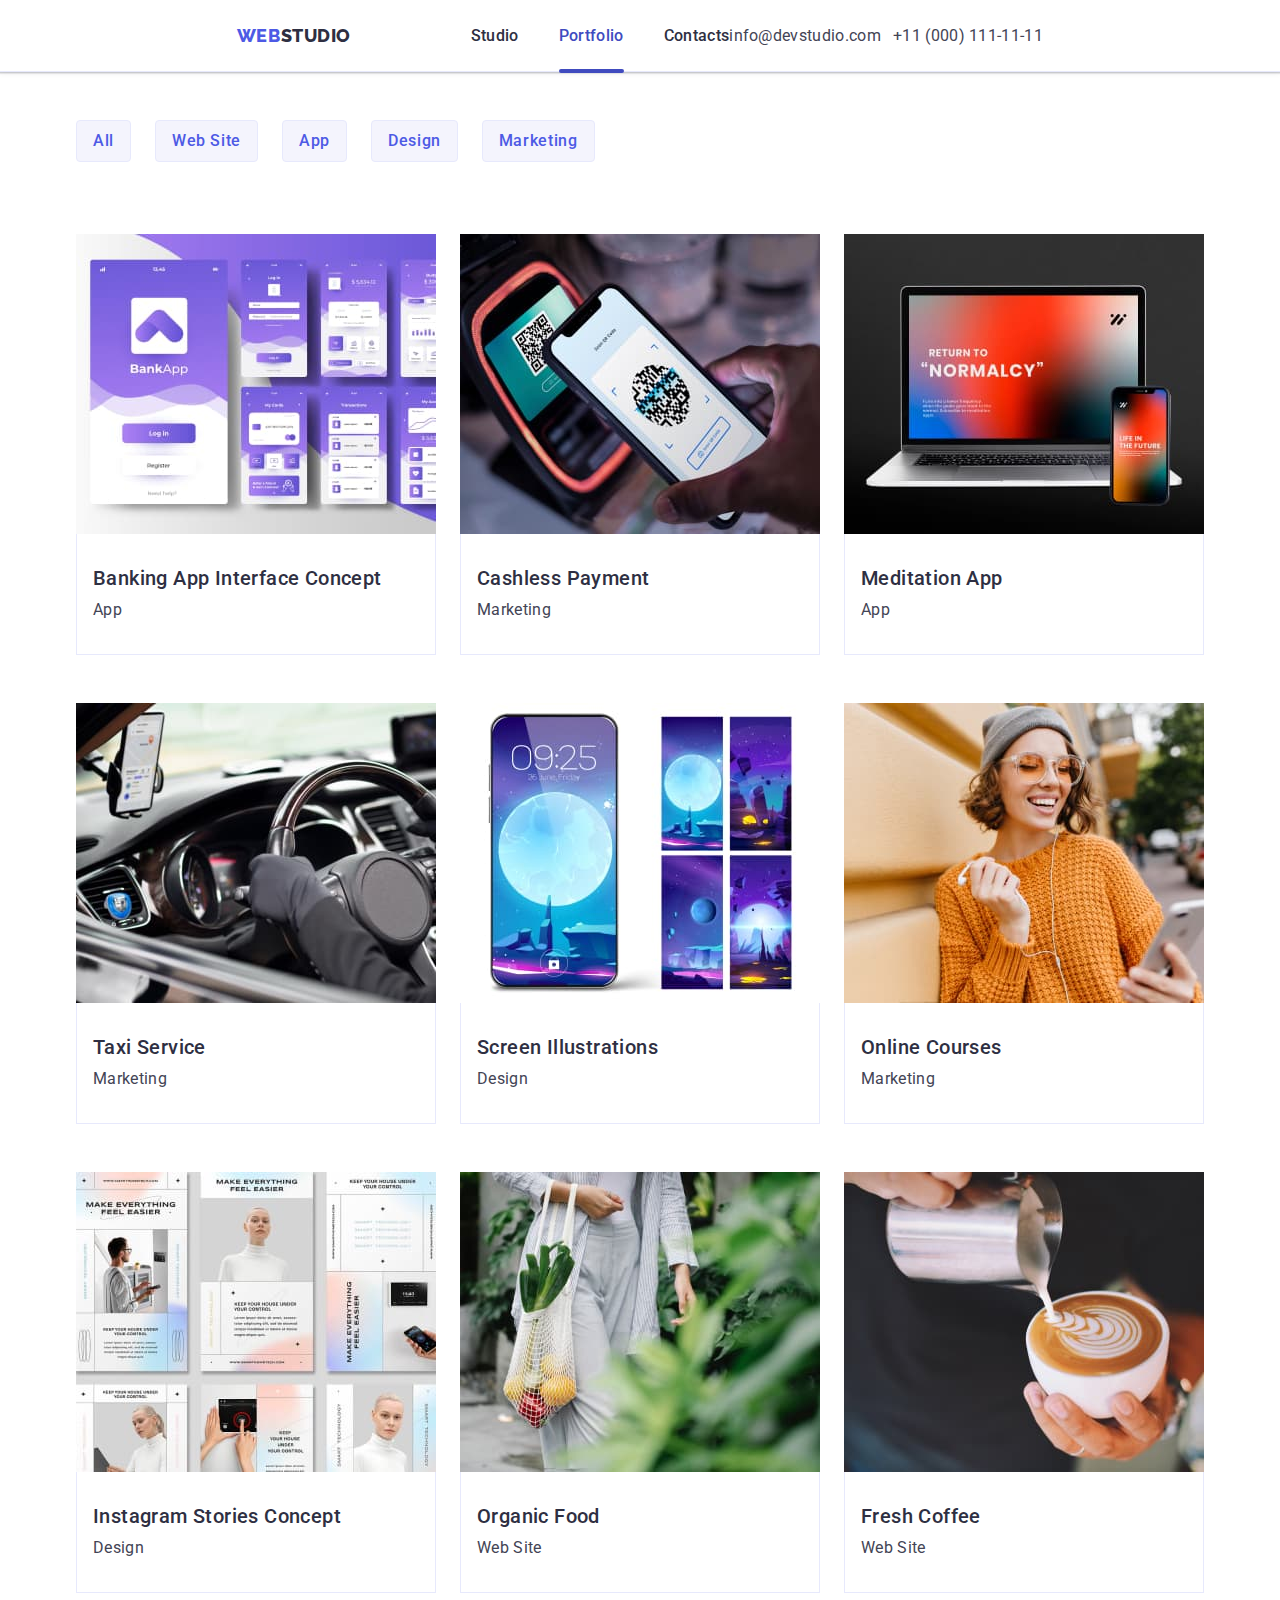
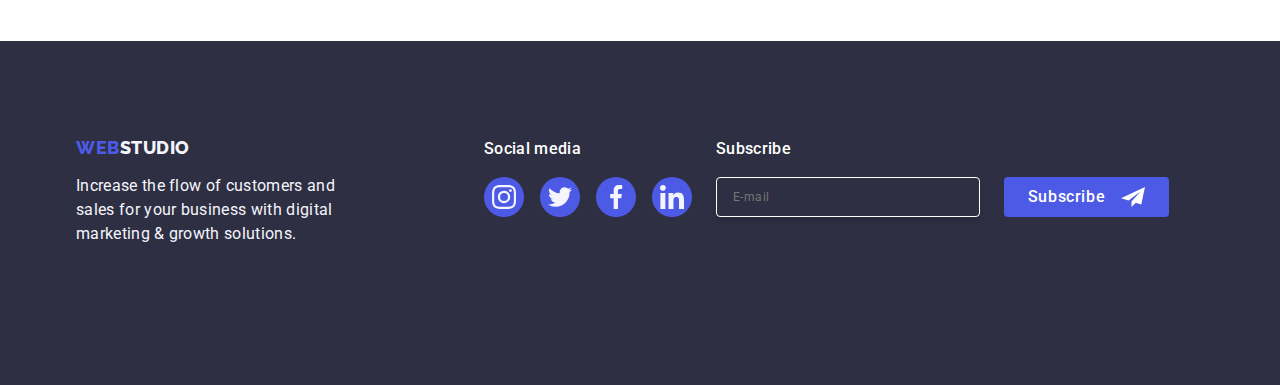
==== commit 52c13288: "e" ====
--- a/portfolio.html
+++ b/portfolio.html
@@ -7,7 +7,7 @@
     <link rel="preconnect" href="https://fonts.googleapis.com" />
     <link rel="preconnect" href="https://fonts.gstatic.com" crossorigin />
     <link
-      href="https://fonts.googleapis.com/css2?family=Montserrat:wght@400;700&family=Raleway:wght@700&family=Roboto:wght@400;500;700;900&display=swap"
+       href="https://fonts.googleapis.com/css2?family=Raleway:wght@800&family=Roboto:wght@400;500;700;900&display=swap"
       rel="stylesheet"
     />
     <link
@@ -118,6 +118,8 @@
                   
                   <img
                     src="./images/img1-portfolio.jpg"
+                    srcset="./images/img1-portfolio.jpg 1x, 
+                            ./images/img1-portfolio_2x.jpg 2x"
                     width="360"
                     height="300"
                     
@@ -141,6 +143,8 @@
                 <div class="portfolio-overlay">
                   <img
                     src="./images/img2-portfolio.jpg"
+                    srcset="./images/img2-portfolio.jpg 1x, 
+                            ./images/img2-portfolio_2x.jpg 2x"
                     width="360"
                     height="300"
                     alt="scanning QR code with mobile phone"
@@ -162,6 +166,8 @@
                 <div class="portfolio-overlay">
                   <img
                     src="./images/img3-portfolio.jpg"
+                    srcset="./images/img3-portfolio.jpg 1x, 
+                            ./images/img3-portfolio_2x.jpg 2x"
                     width="360"
                     height="300"
                     alt="opened laptop with white text on red-white-blie screen"
@@ -184,6 +190,8 @@
                 <div class="portfolio-overlay">
                   <img
                     src="./images/img4-portfolio.jpg"
+                    srcset="./images/img4-portfolio.jpg 1x, 
+                            ./images/img4-portfolio_2x.jpg 2x"
                     width="360"
                     height="300"
                     alt="driver using navigation in a car"
@@ -205,6 +213,8 @@
                 <div class="portfolio-overlay">
                   <img
                     src="./images/img5-portfolio.jpg"
+                    srcset="./images/img5-portfolio.jpg 1x, 
+                            ./images/img5-portfolio_2x.jpg 2x"
                     width="360"
                     height="300"
                     alt="screen lock with a big moon and rocks"
@@ -226,6 +236,8 @@
                 <div class="portfolio-overlay">
                   <img
                     src="./images/img6-portfolio.jpg"
+                    srcset="./images/img6-portfolio.jpg 1x, 
+                            ./images/img6-portfolio_2x.jpg 2x"
                     width="360"
                     height="300"
                     alt="smiling girl with grey cap and sunglasses wearing yellow knitted
@@ -249,6 +261,8 @@
                 <div class="portfolio-overlay">
                   <img
                     src="./images/img7-portfolio.jpg"
+                    srcset="./images/img7-portfolio.jpg 1x, 
+                            ./images/img7-portfolio.jpg 2x"
                     width="360"
                     height="300"
                     alt="a bunch of pictures saying to keep your house under your controll"
@@ -270,6 +284,8 @@
                 <div class="portfolio-overlay">
                   <img
                     src="./images/img8-portfolio.jpg"
+                    srcset="./images/img8-portfolio.jpg 1x, 
+                            ./images/img8-portfolio_2x.jpg 2x"
                     width="360"
                     height="300"
                     alt="a woman wearing bright colors walking with vegetables in a net"
@@ -291,6 +307,8 @@
                 <div class="portfolio-overlay">
                   <img
                     src="./images/img9-portfolio.jpg"
+                    srcset="./images/img9-portfolio.jpg 1x, 
+                            ./images/img9-portfolio_2x.jpg 2x"
                     width="360"
                     height="300"
                     alt="barista pouring milk into cappucino to make a nice pattern"
--- a/css/styles.css
+++ b/css/styles.css
@@ -18,220 +18,1058 @@
 }
 
 /*MOBILE*/
-@media screen and (max-width: 767px) {
-  .menu {
-    display: none;
-  }
-  .address {
-    display: none;
-  }
-
-  body {
-    font-family: "Roboto", sans-serif;
-    color: var(--text-color);
-    background-color: var(--white-background-color);
-  }
-  .body {
-    font-family: "Roboto", sans-serif;
-    color: var(--text-color);
-    background-color: var(--white-background-color);
-    font-weight: Regular;
-    font-size: 16px;
-    line-height: 24px;
-    letter-spacing: 2%;
-  }
-
-  /*HEADER*/
-  .headerhtml {
-    border-bottom: 1px solid var(--accent-color);
-    height: 72px;
-    box-shadow: 0px 2px 1px rgba(46, 47, 66, 0.08),
-      0px 1px 1px rgba(46, 47, 66, 0.16), 0px 1px 6px rgba(46, 47, 66, 0.08);
-  }
-  .container-header {
-    display: flex;
-  }
-  .container {
-    max-width: 428px;
-    margin: 0 auto;
-    padding: 0 15px;
-  }
-  .menu-toggle {
-    position: absolute;
-    top: 24px;
-    right: 24px;
-    border: none;
-    background-color: #ffffff;
-  }
-
-  nav > a:hover {
-    color: var(--pressed-state-color);
-  }
-
-  .navhtml {
-    display: flex;
-    align-items: center;
-    padding-right: 332px;
-    padding-top: 25px;
-  }
-  .logo {
-    font-family: "Raleway", sans-serif;
-    font-weight: 800;
-    font-size: 18px;
-    line-height: 1.17;
-    letter-spacing: 0.03em;
-    text-transform: uppercase;
-    color: var(--primary-brand-color);
-    margin-right: 76px;
-  }
-  .link {
-    text-decoration: none;
-  }
-  .link:hover,
-  .link:focus {
-    color: var(--pressed-state-color);
-  }
-  .logo-studio {
-    color: var(--dark-color);
-    font-family: "Raleway", sans-serif;
-    font-size: 18px;
-    font-style: normal;
-    font-weight: 800;
-    line-height: 21px;
-    letter-spacing: 0.54px;
-    text-transform: uppercase;
-  }
-  .list {
-    list-style: none;
-    display: flex;
-    flex-wrap: wrap;
-    gap: 72px;
-    justify-content: center;
-    list-style: none;
-    margin: 0;
-    padding-left: 0;
-  }
-  .menu {
-    display: flex;
-    gap: 40px;
-    margin-top: 24px;
-  }
-
-  .navlink {
-    color: var(--dark-color);
-    font-weight: 500;
-    letter-spacing: 0.02em;
-    line-height: 1.5;
-    padding: 24px 0;
-  }
-
-  .navlink:hover,
-  .navlink:focus,
-  .navlink:active .navlink:visited {
-    color: var(--pressed-state-color);
-  }
-  .underline {
-    position: relative;
-    color: var(--pressed-state-color);
-    transition: color 250ms cubic-bezier(0.4, 0, 0.2, 1);
-  }
-  .underline::after {
-    content: "";
-    height: 4px;
-    width: 100%;
-    background-color: var(--pressed-state-color);
-    border-radius: 2px;
-    position: absolute;
-    left: 0;
-    bottom: -1px;
-  }
-  .menulink {
-    display: inline-block;
-  }
-  .address {
-    font-style: normal;
-    padding-top: 24px;
-    padding-bottom: 24px;
-  }
-  .addresslist {
-    display: flex;
-    gap: 40px;
-  }
-  .address-link {
-    color: var(--text-color);
-    letter-spacing: 0.02em;
-    line-height: 1.5;
-    transition: color 250ms cubic-bezier(0.4, 0, 0.2, 1);
-  }
-  .address-link:hover,
-  .address-link:focus,
-  .address-link:visited {
-    color: var(--pressed-state-color);
-  }
-  .mobile-address-li {
-    padding-bottom: 48px;
-  }
-
-  /*SECTION_ONE*/
-  .first-section {
-    background-color: var(--dark-color);
-    padding: 188px 0;
+
+.address {
+  display: none;
+}
+
+body {
+  font-family: "Roboto", sans-serif;
+  color: var(--text-color);
+  background-color: var(--white-background-color);
+}
+.body {
+  font-family: "Roboto", sans-serif;
+  color: var(--text-color);
+  background-color: var(--white-background-color);
+  font-weight: Regular;
+  font-size: 16px;
+  line-height: 24px;
+  letter-spacing: 2%;
+}
+
+/*HEADER*/
+.headerhtml {
+  border-bottom: 1px solid var(--accent-color);
+  height: 72px;
+  box-shadow: 0px 2px 1px rgba(46, 47, 66, 0.08),
+    0px 1px 1px rgba(46, 47, 66, 0.16), 0px 1px 6px rgba(46, 47, 66, 0.08);
+}
+.container-header {
+  align-items: center;
+  display: flex;
+  height: 70px;
+  max-width: 428px;
+  position: relative;
+}
+.container {
+  max-width: 428px;
+  margin: 0 auto;
+  padding: 0 15px;
+}
+.menu-toggle {
+  position: absolute;
+  top: 24px;
+  right: 24px;
+  border: none;
+  background-color: #ffffff;
+}
+
+nav > a:hover {
+  color: var(--pressed-state-color);
+}
+
+.navhtml {
+  display: flex;
+  align-items: center;
+}
+.logo {
+  font-family: "Raleway", sans-serif;
+  font-weight: 800;
+  font-size: 18px;
+  line-height: 1.17;
+  letter-spacing: 0.03em;
+  text-transform: uppercase;
+  color: var(--primary-brand-color);
+}
+.link {
+  font-style: normal;
+  text-decoration: none;
+}
+.link:hover,
+.link:focus {
+  color: var(--pressed-state-color);
+}
+.logo-studio {
+  color: var(--dark-color);
+  font-family: "Raleway", sans-serif;
+  font-size: 18px;
+  font-style: normal;
+  font-weight: 800;
+  line-height: 21px;
+  letter-spacing: 0.54px;
+  text-transform: uppercase;
+}
+
+.list {
+  list-style: none;
+  display: flex;
+  flex-wrap: wrap;
+  gap: 72px;
+  justify-content: center;
+  margin: 0;
+  padding-left: 0;
+}
+.menu {
+  display: none;
+}
+
+.navlink {
+  color: var(--dark-color);
+  font-weight: 500;
+  letter-spacing: 0.02em;
+  line-height: 1.5;
+  padding: 24px 0;
+}
+
+.navlink:hover,
+.navlink:focus,
+.navlink:active .navlink:visited {
+  color: var(--pressed-state-color);
+}
+.underline {
+  position: relative;
+  color: var(--pressed-state-color);
+  transition: color 250ms cubic-bezier(0.4, 0, 0.2, 1);
+}
+.underline::after {
+  content: "";
+  height: 4px;
+  width: 100%;
+  background-color: var(--pressed-state-color);
+  border-radius: 2px;
+  position: absolute;
+  left: 0;
+  bottom: -1px;
+}
+.menulink {
+  display: inline-block;
+}
+
+.addresslist {
+  display: flex;
+  gap: 40px;
+}
+.address-link {
+  color: var(--text-color);
+  letter-spacing: 0.02em;
+  line-height: 1.5;
+  transition: color 250ms cubic-bezier(0.4, 0, 0.2, 1);
+}
+.address-link:hover,
+.address-link:focus,
+.address-link:visited {
+  color: var(--pressed-state-color);
+}
+.mobile-address-li {
+  padding-bottom: 48px;
+}
+
+/*SECTION_ONE*/
+.first-section {
+  background-color: var(--dark-color);
+  padding: 188px 0;
+  background-image: linear-gradient(
+      rgba(46, 47, 66, 0.7),
+      rgba(46, 47, 66, 0.7)
+    ),
+    url(../images/background-office-mobile.jpg);
+  background-repeat: no-repeat;
+  background-position: center;
+  background-size: cover;
+  margin: 0 auto;
+}
+
+.motto {
+  text-align: center;
+  font-family: Roboto;
+  font-size: 36px;
+  letter-spacing: 0.02em;
+  line-height: 1.07;
+  color: var(--white-background-color);
+  max-width: 496px;
+  margin-right: auto;
+  margin-left: auto;
+}
+.filter-button {
+  background-color: var(--primary-brand-color);
+  font-family: "Roboto", sans-serif;
+  font-weight: 500;
+  font-size: 16px;
+  line-height: 1.5;
+  letter-spacing: 0.04em;
+  color: var(--white-background-color);
+  transition: background-color 250ms cubic-bezier(0.4, 0, 0.2, 1);
+}
+.filter-button:hover,
+.filter-button:focus {
+  background-color: var(--pressed-state-color);
+  font-family: Roboto;
+  font-weight: Medium;
+  font-size: 16px;
+  line-height: 24px;
+  letter-spacing: 4%;
+  cursor: pointer;
+}
+.order-service-button {
+  display: block;
+  min-width: 169px;
+  height: 56px;
+  border: none;
+  background-color: var(--primary-brand-color);
+  border-radius: 4px;
+  cursor: pointer;
+  margin-top: 48px;
+  margin-right: auto;
+  margin-left: auto;
+}
+
+/*SECTION_TWO*/
+.second-section {
+  padding: 120px 0;
+}
+.our_values {
+  font-weight: 500;
+  font-family: Roboto;
+  font-size: 20px;
+  letter-spacing: 0.02em;
+  line-height: 1.2;
+  color: var(--dark-color);
+}
+.visually-hidden {
+  position: absolute;
+  width: 1px;
+  height: 1px;
+  margin: -1px;
+  border: 0;
+  padding: 0;
+  white-space: nowrap;
+  clip-path: inset(100%);
+  clip: rect(0 0 0 0);
+  overflow: hidden;
+}
+.list-second-section {
+  gap: 72px 24px;
+  margin: 0 auto;
+  max-width: 736px;
+}
+.values-list {
+  max-width: 356px;
+}
+.icon-container {
+  display: none;
+}
+.value {
+  font-weight: 700;
+  letter-spacing: 0.02em;
+  font-size: 36px;
+  line-height: 1.2;
+  color: var(--dark-color);
+  margin-bottom: 8px;
+  text-align: center;
+}
+.paragraph {
+  font-size: 16px;
+  letter-spacing: 0.02em;
+}
+.value-p {
+  font-weight: 500;
+}
+
+/*SECTION_THREE*/
+.third-section {
+  display: none;
+}
+.what-are-we-doing {
+  font-size: 36px;
+  line-height: 1.11;
+  text-align: center;
+  letter-spacing: 0.02em;
+  text-transform: capitalize;
+  color: var(--dark-color);
+  margin-bottom: 72px;
+}
+.third-section-list {
+  display: flex;
+  gap: 24px;
+  background-color: var(--white-background-color);
+}
+.tsli {
+  width: calc((100%-48px) / 3);
+}
+
+/*SECTION_FOUR*/
+.section-four {
+  background-color: var(--light-color);
+}
+.our-team {
+  font-weight: 500;
+  font-size: 36px;
+  line-height: 1.11;
+  text-align: center;
+  letter-spacing: 0.02em;
+  text-transform: capitalize;
+  color: var(--dark-color);
+  margin-bottom: 72px;
+  padding-top: 96px;
+}
+.section-four-list {
+  margin: 0 auto;
+  padding-bottom: 96px;
+}
+
+.list-item {
+  background-color: var(--white-background-color);
+}
+.sfli {
+  max-width: 264px;
+  border-radius: 0px 0px 4px 4px;
+  box-shadow: 0px 1px 6px rgba(46, 47, 66, 0.08),
+    0px 1px 1px rgba(46, 47, 66, 0.16), 0px 2px 1px rgba(46, 47, 66, 0.08);
+}
+
+.name-function {
+  padding: 32px 0px;
+}
+
+.fullname {
+  font-weight: 500;
+  letter-spacing: 0.02em;
+  font-size: 20px;
+  line-height: 1.2;
+  color: var(--dark-color);
+  text-align: center;
+  margin-bottom: 8px;
+}
+.function {
+  text-align: center;
+  margin-bottom: 8px;
+}
+.social-media-list {
+  display: flex;
+  justify-content: center;
+  gap: 24px;
+  list-style: none;
+}
+.social-media-li {
+  width: 40px;
+  height: 40px;
+  transition: background-color 250ms cubic-bezier(0.4, 0, 0.2, 1);
+}
+.sm-link {
+  width: 100%;
+  height: 100%;
+  background-color: var(--primary-brand-color);
+  border-radius: 50%;
+  display: flex;
+  align-items: center;
+  justify-content: center;
+  transition: background-color 250ms cubic-bezier(0.4, 0, 0.2, 1);
+}
+
+.sm-link:hover,
+.sm-link:focus {
+  background-color: var(--pressed-state-color);
+}
+.sm-icon {
+  fill: var(--light-color);
+}
+
+/*SECTION_FIVE*/
+.section-five {
+  padding-top: 120px;
+  padding-bottom: 120px;
+}
+.customers {
+  font-size: 36px;
+  line-height: 1.11;
+  color: var(--dark-color);
+  margin-bottom: 72px;
+  text-align: center;
+  column-gap: 16px;
+}
+.clients-list {
+  margin: 0 auto;
+  list-style: none;
+  gap: 16px;
+  display: flex;
+  flex-wrap: wrap;
+  justify-content: center;
+  padding-left: 0;
+}
+
+.customer-logo {
+  width: 168px;
+  height: 88px;
+  transition: border-color 250ms cubic-bezier(0.4, 0, 0.2, 1),
+    color 250ms cubic-bezier(0.4, 0, 0.2, 1);
+  gap: 72px 24px;
+}
+.customer-link {
+  width: 100%;
+  height: 100%;
+  border: 1px solid var(--subtle-text-color);
+  border-radius: 4px;
+  display: flex;
+  align-items: center;
+  justify-content: center;
+  color: var(--subtle-text-color);
+  transition: border-color 250ms cubic-bezier(0.4, 0, 0.2, 1),
+    color 250ms cubic-bezier(0.4, 0, 0.2, 1);
+  fill: currentColor;
+}
+
+.customer-link:hover {
+  border-color: var(--pressed-state-color);
+  color: var(--pressed-state-color);
+  transition: border-color 250ms cubic-bezier(0.4, 0, 0.2, 1);
+}
+.customer-link:focus {
+  border-color: var(--pressed-state-color);
+  color: var(--pressed-state-color);
+  transition: border-color 250ms cubic-bezier(0.4, 0, 0.2, 1);
+}
+.customer-icon {
+  fill: currentColor;
+}
+
+/*FOOTER*/
+placeholder {
+  color: var(--white-background-color);
+}
+.footer {
+  background-color: var(--dark-color);
+  padding: 96px 0;
+}
+.footer-flex {
+  display: flex;
+  align-items: baseline;
+  flex-wrap: wrap;
+  max-width: 428px;
+  justify-content: center;
+}
+.footer-first-subcontainer {
+  margin: 0 auto 72px auto;
+}
+.footerlink {
+  display: inline-block;
+  margin-bottom: 16px;
+  text-align: center;
+  width: 100%;
+}
+.footerspan {
+  color: var(--light-color);
+  margin: auto;
+}
+.footer-paragraph {
+  color: var(--light-color);
+  letter-spacing: 0.02em;
+  max-width: 264px;
+}
+.sm-footer-p {
+  font-weight: 500;
+  font-size: 16px;
+  line-height: 1.5;
+  letter-spacing: 0.02em;
+  color: var(--white-background-color);
+  margin-bottom: 16px;
+  text-align: center;
+  display: block;
+}
+.smfooterlist {
+  display: flex;
+  justify-content: center;
+  gap: 16px;
+  list-style: none;
+  margin-bottom: 72px;
+}
+.footer-link {
+  transition: background-color 250ms cubic-bezier(0.4, 0, 0.2, 1);
+  display: flex;
+}
+
+.footer-link:hover,
+.footer-link:focus {
+  background-color: var(--success-color);
+}
+.form-container {
+  display: flex;
+  flex-direction: column;
+}
+.footer-form-p {
+  margin-bottom: 16px;
+  font-weight: 500;
+  font-size: 16px;
+  line-height: 1.5;
+  letter-spacing: 0.02em;
+  color: var(--white-background-color);
+}
+.footer-form {
+  display: flex;
+  gap: 24px;
+  flex-direction: column;
+  align-items: center;
+}
+.form-label-input {
+  height: 40px;
+  border: 1px solid var(--white-background-color);
+  background-color: transparent;
+  font-size: 12px;
+  line-height: 1.5;
+  letter-spacing: 0.04em;
+  padding-left: 16px;
+  box-shadow: 0px 4px 4px 0px rgba(0, 0, 0, 0.15);
+  border-radius: 4px;
+  color: var(--white-background-color);
+  gap: 24px;
+  width: 264px;
+}
+.subscribe-button {
+  width: 165px;
+  height: 40px;
+  display: flex;
+  justify-content: center;
+  align-items: center;
+  font-family: "Roboto", sans-serif;
+  font-size: 16px;
+  font-weight: 500;
+  line-height: 1.5;
+  letter-spacing: 0.04em;
+  color: var(--white-background-color);
+  cursor: pointer;
+  background-color: var(--primary-brand-color);
+  border: none;
+  border-radius: 4px;
+}
+.subscribe-button-icon {
+  margin-left: 16px;
+}
+.subscribe-button:hover,
+.subscribe-button:focus {
+  background-color: var(--pressed-state-color);
+  font-family: Roboto;
+  font-weight: Medium;
+  font-size: 16px;
+  line-height: 24px;
+  letter-spacing: 4%;
+  cursor: pointer;
+}
+
+/*MODAL*/
+.backdrop {
+  position: fixed;
+  inset: 0 0 auto;
+  width: 100%;
+  height: 100%;
+  background: rgba(46, 47, 66, 0.4);
+  opacity: 1;
+  pointer-events: all;
+  transition: opacity 250ms cubic-bezier(0.4, 0, 0.2, 1),
+    visibility 250ms cubic-bezier(0.4, 0, 0.2, 1);
+}
+.is-hidden {
+  pointer-events: none;
+  visibility: hidden;
+  opacity: 0;
+}
+.modal {
+  position: absolute;
+  background: var(--modal-background-color);
+  box-shadow: 0px 1px 1px rgba(0, 0, 0, 0.14), 0px 1px 3px rgba(0, 0, 0, 0.12),
+    0px 2px 1px rgba(0, 0, 0, 0.2);
+  border-radius: 4px;
+  width: 408px;
+  min-height: 584px;
+  top: 50%;
+  left: 50%;
+  transform: translate(-50%, -50%);
+  transition: transform 250ms cubic-bezier(0.4, 0, 0.2, 1);
+  padding: 72px 24px 24px 24px;
+}
+.close-button {
+  position: absolute;
+  cursor: pointer;
+  border-radius: 50%;
+  border: 1px rgba(0, 0, 0, 0.1) solid;
+  width: 24px;
+  height: 24px;
+  right: 24px;
+  top: 24px;
+  padding: 0;
+  color: var(--dark-color);
+  background-color: var(--accent-color);
+  display: flex;
+  align-items: center;
+  justify-content: center;
+  transition: background-color 250ms cubic-bezier(0.4, 0, 0.2, 1),
+    border 250ms cubic-bezier(0.4, 0, 0.2, 1);
+}
+.close-button:hover,
+.close-button:focus {
+  background-color: var(--pressed-state-color);
+  border: none;
+  fill: var(--white-background-color);
+}
+.close-button-svg {
+  transition: fill 250ms cubic-bezier(0.4, 0, 0.2, 1);
+}
+.modal-p {
+  font-weight: 500;
+  font-size: 16px;
+  line-height: 1.5;
+  text-align: center;
+  letter-spacing: 0.02em;
+  color: var(--dark-color);
+  margin-bottom: 16px;
+}
+.modal-form-div {
+  margin-bottom: 8px;
+}
+.label-name {
+  font-size: 12px;
+  line-height: 1.17;
+  letter-spacing: 0.04em;
+  color: var(--subtle-text-color);
+  display: block;
+  margin-bottom: 4px;
+}
+.input-icon-div {
+  position: relative;
+}
+.modal-input-name {
+  width: 100%;
+  height: 40px;
+  border: 1px solid rgba(46, 47, 66, 0.4);
+  border-radius: 4px;
+  padding-left: 38px;
+  outline: transparent;
+  transition: border-color 250ms cubic-bezier(0.4, 0, 0.2, 1);
+  background-color: transparent;
+}
+.modal-input-name:focus {
+  border-color: var(--primary-brand-color);
+}
+.modal-input-name:focus + .modal-name-svg {
+  fill: var(--primary-brand-color);
+}
+.modal-name-svg {
+  position: absolute;
+  left: 16px;
+  top: 50%;
+  transform: translateY(-50%);
+  transition: fill 250ms cubic-bezier(0.4, 0, 0.2, 1);
+}
+.modal-name-svg:focus {
+  fill: var(--primary-brand-color);
+}
+.comment-box {
+  margin-bottom: 16px;
+}
+.textarea-comment {
+  width: 100%;
+  height: 120px;
+  font-size: 12px;
+  line-height: 1.17;
+  letter-spacing: 0.04em;
+  color: rgba(46, 47, 66, 0.4);
+  border: 1px solid rgba(46, 47, 66, 0.4);
+  border-radius: 4px;
+  background-color: transparent;
+  padding: 8px 16px;
+  outline: transparent;
+  resize: none;
+  transition: border-color 250ms cubic-bezier(0.4, 0, 0.2, 1);
+}
+.textarea-comment:focus {
+  border-color: var(--primary-brand-color);
+}
+.container-check {
+  margin-bottom: 24px;
+}
+.input-check:checked + .terms-of-condition .label-span {
+  background-color: var(--pressed-state-color);
+  border: none;
+  fill: var(--light-color);
+}
+.terms-of-condition {
+  display: block;
+  font-size: 12px;
+  line-height: 1.17;
+  letter-spacing: 0.04em;
+  color: var(--subtle-text-color);
+}
+.label-span {
+  width: 16px;
+  height: 16px;
+  border: 1px solid rgba(46, 47, 66, 0.4);
+  border-radius: 2px;
+  transition: background-color 250ms cubic-bezier(0.4, 0, 0.2, 1),
+    border 250ms cubic-bezier(0.4, 0, 0.2, 1),
+    fill 250ms cubic-bezier(0.4, 0, 0.2, 1);
+  display: inline-flex;
+  align-items: center;
+  justify-content: center;
+  fill: transparent;
+}
+.I-accept {
+  padding-left: 8px;
+}
+.checkbox-link {
+  color: var(--primary-brand-color);
+}
+.send-button {
+  display: block;
+  min-width: 169px;
+  height: 56px;
+  font-family: "Roboto", sans-serif;
+  font-size: 16px;
+  font-weight: 500;
+  line-height: 1.5;
+  letter-spacing: 0.04em;
+  color: var(--white-background-color);
+  cursor: pointer;
+  background-color: var(--primary-brand-color);
+  border: none;
+  border-radius: 4px;
+
+  transition: background-color 250ms cubic-bezier(0.4, 0, 0.2, 1);
+  margin-left: auto;
+  margin-right: auto;
+}
+
+/*MOBILE_MENU*/
+.menu-container {
+  display: flex;
+  flex-direction: column;
+  justify-content: space-between;
+  position: fixed;
+  top: 0;
+  left: 0;
+  width: 100vw;
+  height: 100vh;
+  padding: 40px;
+  background-color: var(--white-background-color);
+  z-index: 999;
+  transform: translateX(100%);
+  transition: transform 250ms ease-in-out;
+}
+
+.menu-container.is-open {
+  transform: translateX(0);
+}
+
+.menu-container .nav-list {
+  gap: 0;
+  justify-content: start;
+  max-width: 200px;
+}
+
+.menu-container .active-page::after {
+  display: none;
+}
+
+.menu-container .address {
+  font-size: 20px;
+  font-weight: 500;
+  margin-bottom: 48px;
+}
+.nav-link {
+  color: var(--dark-color);
+  display: inline-block;
+  font-size: 36px;
+  font-weight: 700;
+  letter-spacing: 0.02em;
+  line-height: 1.11;
+  padding-top: 40px;
+  transition: color 250ms cubic-bezier(0.4, 0, 0.2, 1);
+}
+.menu-address-list {
+  flex-wrap: wrap;
+  gap: 40px;
+  justify-content: start;
+  max-width: 353px;
+}
+.menu-address-li:first-child {
+  color: var(--primary-brand-color);
+  font-size: 36px;
+  font-weight: 700;
+}
+
+.menu-address-li:first-child .address-link {
+  color: var(--primary-brand-color);
+}
+.menu-social {
+  justify-content: space-between;
+  max-width: 328px;
+}
+/*PORTFOLIO*/
+
+/*SECTION_ONE_PORTFOLIO*/
+img {
+  display: block;
+}
+.section-one-portfolio {
+  padding: 48px 0;
+}
+.list-portfolio {
+  justify-content: start;
+  gap: 16px 24px;
+  margin-bottom: 72px;
+}
+
+.portfoliobutton {
+  color: var(--primary-brand-color);
+  background-color: var(--light-color);
+  transition: color 250ms cubic-bezier(0.4, 0, 0.2, 1),
+    background-color 250ms cubic-bezier(0.4, 0, 0.2, 1),
+    border-color 250ms cubic-bezier(0.4, 0, 0.2, 1),
+    box-shadow 250ms cubic-bezier(0.4, 0, 0.2, 1);
+  padding: 8px 16px;
+  border: 1px solid var(--accent-color);
+  border-radius: 4px;
+}
+
+.portfoliobutton:hover,
+.portfoliobutton:focus,
+.portfoliobutton:active {
+  color: var(--white-background-color);
+  box-shadow: 0px 3px 1px rgba(0, 0, 0, 0.1), 0px 2px 1px rgba(0, 0, 0, 0.08),
+    0px 2px 2px rgba(0, 0, 0, 0.12);
+  transform: translateY(0%);
+  border: 1px solid transparent;
+}
+/*SECTION_TWO_PORTFOLIO*/
+.mobile-portfolio-image {
+  width: 396px;
+  height: 280px;
+}
+.list-portfolio-two {
+  display: flex;
+  flex-wrap: wrap;
+  column-gap: 24px;
+  row-gap: 48px;
+}
+.portfolio-list-item {
+  width: calc((100% - 48px) / 3);
+}
+.portfolio-img-link {
+  display: block;
+  transition: box-shadow 250ms cubic-bezier(0.4, 0, 0.2, 1);
+}
+.portfolio-img-link:hover,
+.portfolio-img-link:focus,
+.portfolio-img-link:visited {
+  box-shadow: 0px 1px 6px rgba(46, 47, 66, 0.08),
+    0px 1px 1px rgba(46, 47, 66, 0.16), 0px 2px 1px rgba(46, 47, 66, 0.08);
+}
+.portfolio-img-link:hover .portfolio-overlay-text,
+.portfolio-img-link:focus .portfolio-overlay-text {
+  transform: translateY(0%);
+}
+.portfolio-overlay {
+  overflow: hidden;
+  position: relative;
+}
+.portfolio-overlay-text {
+  position: absolute;
+  top: 0;
+  background-color: var(--primary-brand-color);
+  color: var(--light-color);
+  font-size: 16px;
+  line-height: 1.5;
+  letter-spacing: 0.02em;
+  padding: 40px 32px;
+  width: 100%;
+  height: 100%;
+  transform: translateY(100%);
+  transition: transform 250ms cubic-bezier(0.4, 0, 0.2, 1);
+}
+
+.name-and-category-of-app {
+  padding: 32px 16px;
+  border: 1px solid var(--accent-color);
+  border-top: none;
+}
+.imagetext {
+  font-weight: 500;
+  font-size: 20px;
+  line-height: 1.2;
+  letter-spacing: 0.02em;
+  color: var(--dark-color);
+  margin-bottom: 8px;
+}
+.portfolio-paragraph {
+  font-size: 16px;
+  line-height: 1.5;
+  letter-spacing: 0.02em;
+  color: var(--text-color);
+  margin: 0;
+}
+
+@media screen and (min-device-pixel-ratio: 2),
+  (-webkit-min-device-pixel-ratio: 2),
+  screen and (min-resolution: 192dpi),
+  screen and (min-resolution: 2dppx) {
+  .starting-section {
     background-image: linear-gradient(
         rgba(46, 47, 66, 0.7),
         rgba(46, 47, 66, 0.7)
       ),
-      url(../images/background-office-mobile.jpg);
-    background-repeat: no-repeat;
-    background-position: center;
-    background-size: cover;
+      url("../images/background-office-mobile.jpg");
+  }
+}
+
+.mobile-customers {
+  width: 110px;
+  height: 56px;
+}
+
+/*===========================TABLET=========================================
+  */
+@media screen and (min-width: 768px) {
+  /*HEADER*/
+  .container {
+    max-width: 768px;
+  }
+  .container-header {
+    height: 72px;
+    max-width: 768px;
+  }
+  .navhtml {
+    display: flex;
+    align-items: center;
+  }
+  .menu {
+    padding-left: 120px;
+  }
+  .container-header .menu {
+    display: flex;
+    flex-wrap: nowrap;
+    gap: 40px;
+    margin-top: 0;
+  }
+  .container-header .navlink {
+    font-size: 16px;
+    font-weight: 500;
+    line-height: 1.5;
+    padding: 24px 0;
+  }
+  .container-header .address {
+    display: flex;
+    font-size: 12px;
+    font-weight: 400;
+    letter-spacing: 0.04em;
+    line-height: 1.17;
+    margin-left: auto;
+    max-width: 119px;
+  }
+  .container-header .addresslist {
+    gap: 12px;
+  }
+
+  .menu-toggle {
+    display: none;
+  }
+
+  .first-section {
+    background-image: linear-gradient(
+        rgba(46, 47, 66, 0.7),
+        rgba(46, 47, 66, 0.7)
+      ),
+      url(../images/background-office-tablet.jpg);
+  }
+  .motto {
+    font-size: 56px;
+    line-height: 1.07;
+    max-width: 496px;
+  }
+  .list-second-section {
+    gap: 72px 24px;
     margin: 0 auto;
-  }
-
-  .motto {
-    text-align: center;
-    font-family: Roboto;
-    font-size: 36px;
-    letter-spacing: 0.02em;
-    line-height: 1.07;
-    color: var(--white-background-color);
-    max-width: 496px;
-    margin-right: auto;
-    margin-left: auto;
-  }
-  .filter-button {
-    background-color: var(--primary-brand-color);
-    font-family: "Roboto", sans-serif;
-    font-weight: 500;
+    max-width: 736px;
+  }
+  .values-list {
+    max-width: 356px;
+  }
+  .second-section .value {
+    text-align: left;
+  }
+  .section-four-list {
+    gap: 64px 24px;
+  }
+  .clients-list {
+    gap: 72px 24px;
+  }
+  .customer-logo {
+    min-width: 168px;
+  }
+  .footer-flex {
+    gap: 72px 24px;
+    max-width: 584px;
+    justify-content: left;
+  }
+  .footer-first-subcontainer {
+    margin: 0;
+  }
+  .footerlink {
+    text-align: left;
+  }
+  .social-media-li {
+    margin: 0;
+  }
+  .sm-footer-p {
+    text-align: left;
+  }
+  .footer-form {
+    gap: 24px;
+    flex-direction: row;
+  }
+  .footer-label {
+    width: 264px;
+  }
+  .subscribe-button {
+    margin: 0;
+  }
+  .modal {
+    width: 90%;
+    max-width: 408px;
+  }
+  @media screen and (min-device-pixel-ratio: 2),
+    (-webkit-min-device-pixel-ratio: 2),
+    screen and (min-resolution: 192dpi),
+    screen and (min-resolution: 2dppx) {
+    .starting-section {
+      background-image: linear-gradient(
+          rgba(46, 47, 66, 0.7),
+          rgba(46, 47, 66, 0.7)
+        ),
+        url("../images/background-office-tablet@2x.jpg");
+    }
+  }
+}
+
+/* ================================================= DESKTOP ========================================= */
+@media screen and (min-width: 1158px) {
+  .container {
+    max-width: 1158px;
+    margin: auto;
+  }
+  .container-header {
+    justify-content: space-between;
+  }
+  .container-header .address {
+    max-width: 100%;
     font-size: 16px;
-    line-height: 1.5;
-    letter-spacing: 0.04em;
-    color: var(--white-background-color);
-    transition: background-color 250ms cubic-bezier(0.4, 0, 0.2, 1);
-  }
-  .filter-button:hover,
-  .filter-button:focus {
-    background-color: var(--pressed-state-color);
-    font-family: Roboto;
-    font-weight: Medium;
-    font-size: 16px;
-    line-height: 24px;
-    letter-spacing: 4%;
-    cursor: pointer;
-  }
-  .order-service-button {
-    display: block;
-    min-width: 169px;
-    height: 56px;
-    border: none;
-    background-color: var(--primary-brand-color);
-    border-radius: 4px;
-    cursor: pointer;
-    margin-top: 48px;
-    margin-right: auto;
-    margin-left: auto;
-  }
-
-  /*SECTION_TWO*/
+  }
+  .headerhtml {
+  }
+  .first-section {
+    background-image: linear-gradient(
+        rgba(46, 47, 66, 0.7),
+        rgba(46, 47, 66, 0.7)
+      ),
+      url(../images/background-office-desktop.jpg);
+  }
   .second-section {
     padding: 120px 0;
   }
@@ -242,6 +1080,9 @@
     letter-spacing: 0.02em;
     line-height: 1.2;
     color: var(--dark-color);
+  }
+  .value-p {
+    font-weight: 400;
   }
   .visually-hidden {
     position: absolute;
@@ -256,33 +1097,39 @@
     overflow: hidden;
   }
   .list-second-section {
-    gap: 72px 24px;
-    margin: 0 auto;
-    max-width: 736px;
+    display: flex;
+    gap: 24px;
+    min-width: fit-content;
   }
   .values-list {
-    max-width: 356px;
+    width: calc((100% - 3 * 24px) / 4);
   }
   .icon-container {
-    display: none;
+    display: flex;
+    align-items: center;
+    justify-content: center;
+    height: 112px;
+    background-color: var(--light-color);
+    border-radius: 4px;
+    margin-bottom: 8px;
   }
   .value {
-    font-weight: 700;
+    font-weight: 500;
     letter-spacing: 0.02em;
-    font-size: 36px;
+    font-size: 20px;
     line-height: 1.2;
     color: var(--dark-color);
     margin-bottom: 8px;
-    text-align: center;
   }
   .paragraph {
     font-size: 16px;
     letter-spacing: 0.02em;
   }
-
   /*SECTION_THREE*/
   .third-section {
-    display: none;
+    display: block;
+    background-color: var(--white-background-color);
+    padding-bottom: 120px;
   }
   .what-are-we-doing {
     font-size: 36px;
@@ -302,618 +1149,8 @@
     width: calc((100%-48px) / 3);
   }
 
-  /*SECTION_FOUR*/
-  .section-four {
-    background-color: var(--light-color);
-  }
-  .our-team {
-    font-weight: 500;
-    font-size: 36px;
-    line-height: 1.11;
-    text-align: center;
-    letter-spacing: 0.02em;
-    text-transform: capitalize;
-    color: var(--dark-color);
-    margin-bottom: 72px;
-    padding-top: 96px;
-  }
-  .section-four-list {
-    margin: 0 auto;
-    padding-bottom: 96px;
-  }
-
-  .list-item {
-    background-color: var(--white-background-color);
-  }
-  .sfli {
-    max-width: 264px;
-    border-radius: 0px 0px 4px 4px;
-    box-shadow: 0px 1px 6px rgba(46, 47, 66, 0.08),
-      0px 1px 1px rgba(46, 47, 66, 0.16), 0px 2px 1px rgba(46, 47, 66, 0.08);
-  }
-
-  .name-function {
-    padding: 32px 0px;
-  }
-
-  .fullname {
-    font-weight: 500;
-    letter-spacing: 0.02em;
-    font-size: 20px;
-    line-height: 1.2;
-    color: var(--dark-color);
-    text-align: center;
-    margin-bottom: 8px;
-  }
-  .function {
-    text-align: center;
-    margin-bottom: 8px;
-  }
-  .social-media-list {
-    display: flex;
-    justify-content: center;
-    gap: 24px;
-    list-style: none;
-  }
-  .social-media-li {
-    width: 40px;
-    height: 40px;
-    transition: background-color 250ms cubic-bezier(0.4, 0, 0.2, 1);
-  }
-  .sm-link {
-    width: 100%;
-    height: 100%;
-    background-color: var(--primary-brand-color);
-    border-radius: 50%;
-    display: flex;
-    align-items: center;
-    justify-content: center;
-    transition: background-color 250ms cubic-bezier(0.4, 0, 0.2, 1);
-  }
-
-  .sm-link:hover,
-  .sm-link:focus {
-    background-color: var(--pressed-state-color);
-  }
-  .sm-icon {
-    fill: var(--light-color);
-  }
-
-  /*SECTION_FIVE*/
-  .section-five {
-    padding-top: 120px;
-    padding-bottom: 120px;
-  }
-  .customers {
-    font-size: 36px;
-    line-height: 1.11;
-    color: var(--dark-color);
-    margin-bottom: 72px;
-    text-align: center;
-    column-gap: 16px;
-  }
-  .clients-list {
-    margin: 0 auto;
-    list-style: none;
-    gap: 16px;
-    display: flex;
-    flex-wrap: wrap;
-
-    justify-content: center;
-    margin: 0;
-    padding-left: 0;
-  }
-
-  .customer-logo {
-    width: 190px;
-    height: 88px;
-    transition: border-color 250ms cubic-bezier(0.4, 0, 0.2, 1),
-      color 250ms cubic-bezier(0.4, 0, 0.2, 1);
-    gap: 72px 24px;
-    margin: 0 auto;
-  }
-  .customer-link {
-    width: 100%;
-    height: 100%;
-    border: 1px solid var(--subtle-text-color);
-    border-radius: 4px;
-    display: flex;
-    align-items: center;
-    justify-content: center;
-    color: var(--subtle-text-color);
-    transition: border-color 250ms cubic-bezier(0.4, 0, 0.2, 1),
-      color 250ms cubic-bezier(0.4, 0, 0.2, 1);
-    fill: currentColor;
-  }
-
-  .customer-link:hover {
-    border-color: var(--pressed-state-color);
-    color: var(--pressed-state-color);
-    transition: border-color 250ms cubic-bezier(0.4, 0, 0.2, 1);
-  }
-  .customer-link:focus {
-    border-color: var(--pressed-state-color);
-    color: var(--pressed-state-color);
-    transition: border-color 250ms cubic-bezier(0.4, 0, 0.2, 1);
-  }
-  .customer-icon {
-    fill: currentColor;
-  }
-
-  /*FOOTER*/
-  placeholder {
-    color: var(--white-background-color);
-  }
-  .footer {
-    background-color: var(--dark-color);
-    padding: 96px 0;
-  }
-  .footer-flex {
-    display: flex;
-    align-items: baseline;
-    flex-wrap: wrap;
-    justify-content: flex-start;
-    max-width: 428px;
-    justify-content: center;
-  }
-  .footer-first-subcontainer {
-    margin: 0 auto 72px auto;
-  }
-  .footerlink {
-    display: inline-block;
-    margin-bottom: 16px;
-    text-align: center;
-    width: 100%;
-  }
-  .footerspan {
-    color: var(--light-color);
-    margin: auto;
-  }
-  .footer-paragraph {
-    color: var(--light-color);
-    letter-spacing: 0.02em;
-    max-width: 264px;
-  }
-  .sm-footer-p {
-    font-weight: 500;
-    font-size: 16px;
-    line-height: 1.5;
-    letter-spacing: 0.02em;
-    color: var(--white-background-color);
-    margin-bottom: 16px;
-    text-align: center;
-    display: block;
-  }
-  .smfooterlist {
-    display: flex;
-    justify-content: center;
-    gap: 16px;
-    list-style: none;
-    margin-bottom: 72px;
-  }
-  .footer-link {
-    transition: background-color 250ms cubic-bezier(0.4, 0, 0.2, 1);
-    display: flex;
-  }
-
-  .footer-link:hover,
-  .footer-link:focus {
-    background-color: var(--success-color);
-  }
-  .form-container {
-    display: flex;
-    flex-direction: column;
-    align-items: center;
-  }
-  .footer-form-p {
-    margin-bottom: 16px;
-    font-weight: 500;
-    font-size: 16px;
-    line-height: 1.5;
-    letter-spacing: 0.02em;
-    color: var(--white-background-color);
-  }
-  .footer-form {
-    display: flex;
-    gap: 24px;
-    flex-direction: column;
-    align-items: center;
-  }
-  .form-label-input {
-    height: 40px;
-    border: 1px solid var(--white-background-color);
-    background-color: transparent;
-    font-size: 12px;
-    line-height: 1.5;
-    letter-spacing: 0.04em;
-    padding-left: 16px;
-    box-shadow: 0px 4px 4px 0px rgba(0, 0, 0, 0.15);
-    border-radius: 4px;
-    color: var(--white-background-color);
-    gap: 24px;
-    width: 389px;
-  }
-  .subscribe-button {
-    width: 165px;
-    height: 40px;
-    display: flex;
-    justify-content: center;
-    align-items: center;
-    font-family: "Roboto", sans-serif;
-    font-size: 16px;
-    font-weight: 500;
-    line-height: 1.5;
-    letter-spacing: 0.04em;
-    color: var(--white-background-color);
-    cursor: pointer;
-    background-color: var(--primary-brand-color);
-    border: none;
-    border-radius: 4px;
-  }
-  .subscribe-button-icon {
-    margin-left: 16px;
-  }
-
-  /*MODAL*/
-  .backdrop {
-    position: fixed;
-    inset: 0 0 auto;
-    width: 100%;
-    height: 100%;
-    background: rgba(46, 47, 66, 0.4);
-    opacity: 1;
-    pointer-events: all;
-    transition: opacity 250ms cubic-bezier(0.4, 0, 0.2, 1),
-      visibility 250ms cubic-bezier(0.4, 0, 0.2, 1);
-  }
-  .is-hidden {
-    pointer-events: none;
-    visibility: hidden;
-    opacity: 0;
-  }
-  .modal {
-    position: absolute;
-    background: var(--modal-background-color);
-    box-shadow: 0px 1px 1px rgba(0, 0, 0, 0.14), 0px 1px 3px rgba(0, 0, 0, 0.12),
-      0px 2px 1px rgba(0, 0, 0, 0.2);
-    border-radius: 4px;
-    width: 408px;
-    min-height: 584px;
-    top: 50%;
-    left: 50%;
-    transform: translate(-50%, -50%);
-    transition: transform 250ms cubic-bezier(0.4, 0, 0.2, 1);
-    padding: 72px 24px 24px 24px;
-  }
-  .close-button {
-    position: absolute;
-    cursor: pointer;
-    border-radius: 50%;
-    border: 1px rgba(0, 0, 0, 0.1) solid;
-    width: 24px;
-    height: 24px;
-    right: 24px;
-    top: 24px;
-    padding: 0;
-    color: var(--dark-color);
-    background-color: var(--accent-color);
-    display: flex;
-    align-items: center;
-    justify-content: center;
-    transition: background-color 250ms cubic-bezier(0.4, 0, 0.2, 1),
-      border 250ms cubic-bezier(0.4, 0, 0.2, 1);
-  }
-  .close-button:hover,
-  .close-button:focus {
-    background-color: var(--pressed-state-color);
-    border: none;
-    fill: var(--white-background-color);
-  }
-  .close-button-svg {
-    transition: fill 250ms cubic-bezier(0.4, 0, 0.2, 1);
-  }
-  .modal-p {
-    font-weight: 500;
-    font-size: 16px;
-    line-height: 1.5;
-    text-align: center;
-    letter-spacing: 0.02em;
-    color: var(--dark-color);
-    margin-bottom: 16px;
-  }
-  .modal-form-div {
-    margin-bottom: 8px;
-  }
-  .label-name {
-    font-size: 12px;
-    line-height: 1.17;
-    letter-spacing: 0.04em;
-    color: var(--subtle-text-color);
-    display: block;
-    margin-bottom: 4px;
-  }
-  .input-icon-div {
-    position: relative;
-  }
-  .modal-input-name {
-    width: 100%;
-    height: 40px;
-    border: 1px solid rgba(46, 47, 66, 0.4);
-    border-radius: 4px;
-    padding-left: 38px;
-    outline: transparent;
-    transition: border-color 250ms cubic-bezier(0.4, 0, 0.2, 1);
-    background-color: transparent;
-  }
-  .modal-input-name:focus {
-    border-color: var(--primary-brand-color);
-  }
-  .modal-input-name:focus + .modal-name-svg {
-    fill: var(--primary-brand-color);
-  }
-  .modal-name-svg {
-    position: absolute;
-    left: 16px;
-    top: 50%;
-    transform: translateY(-50%);
-    transition: fill 250ms cubic-bezier(0.4, 0, 0.2, 1);
-  }
-  .modal-name-svg:focus {
-    fill: var(--primary-brand-color);
-  }
-  .comment-box {
-    margin-bottom: 16px;
-  }
-  .textarea-comment {
-    width: 100%;
-    height: 120px;
-    font-size: 12px;
-    line-height: 1.17;
-    letter-spacing: 0.04em;
-    color: rgba(46, 47, 66, 0.4);
-    border: 1px solid rgba(46, 47, 66, 0.4);
-    border-radius: 4px;
-    background-color: transparent;
-    padding: 8px 16px;
-    outline: transparent;
-    resize: none;
-    transition: border-color 250ms cubic-bezier(0.4, 0, 0.2, 1);
-  }
-  .textarea-comment:focus {
-    border-color: var(--primary-brand-color);
-  }
-  .container-check {
-    margin-bottom: 24px;
-  }
-  .input-check:checked + .terms-of-condition .label-span {
-    background-color: var(--pressed-state-color);
-    border: none;
-    fill: var(--light-color);
-  }
-  .terms-of-condition {
-    display: block;
-    font-size: 12px;
-    line-height: 1.17;
-    letter-spacing: 0.04em;
-    color: var(--subtle-text-color);
-  }
-  .label-span {
-    width: 16px;
-    height: 16px;
-    border: 1px solid rgba(46, 47, 66, 0.4);
-    border-radius: 2px;
-    transition: background-color 250ms cubic-bezier(0.4, 0, 0.2, 1),
-      border 250ms cubic-bezier(0.4, 0, 0.2, 1),
-      fill 250ms cubic-bezier(0.4, 0, 0.2, 1);
-    display: inline-flex;
-    align-items: center;
-    justify-content: center;
-    fill: transparent;
-  }
-  .I-accept {
-    padding-left: 8px;
-  }
-  .checkbox-link {
-    color: var(--primary-brand-color);
-  }
-  .send-button {
-    display: block;
-    min-width: 169px;
-    height: 56px;
-    font-family: "Roboto", sans-serif;
-    font-size: 16px;
-    font-weight: 500;
-    line-height: 1.5;
-    letter-spacing: 0.04em;
-    color: var(--white-background-color);
-    cursor: pointer;
-    background-color: var(--primary-brand-color);
-    border: none;
-    border-radius: 4px;
-    font-size: 16px;
-    font-weight: 500;
-    line-height: 1.5;
-    letter-spacing: 0.04em;
-    color: var(--white-background-color);
-    transition: background-color 250ms cubic-bezier(0.4, 0, 0.2, 1);
-    margin-left: auto;
-    margin-right: auto;
-  }
-
-  /*MOBILE_MENU*/
-  .menu-container {
-    display: flex;
-    flex-direction: column;
-    justify-content: space-between;
-    position: fixed;
-    top: 0;
-    left: 0;
-    width: 100vw;
-    height: 100vh;
-    padding: 40px;
-    background-color: var(--white-background-color);
-    z-index: 999;
-    transform: translateX(100%);
-    transition: transform 250ms ease-in-out;
-  }
-
-  .menu-container.is-open {
-    transform: translateX(0);
-  }
-
-  .menu-container .nav-list {
-    gap: 0;
-    justify-content: start;
-    max-width: 200px;
-  }
-
-  .menu-container .active-page::after {
-    display: none;
-  }
-
-  .menu-container .address {
-    font-size: 20px;
-    font-weight: 500;
-    margin-bottom: 48px;
-  }
-  .nav-link {
-    color: var(--dark-color);
-    display: inline-block;
-    font-size: 36px;
-    font-weight: 700;
-    letter-spacing: 0.02em;
-    line-height: 1.11;
-    padding-top: 40px;
-    transition: color 250ms cubic-bezier(0.4, 0, 0.2, 1);
-  }
-  .menu-address-list {
-    flex-wrap: wrap;
-    gap: 40px;
-    justify-content: start;
-    max-width: 353px;
-  }
-  .menu-address-li:first-child {
-    color: var(--primary-brand-color);
-    font-size: 36px;
-    font-weight: 700;
-    min-width: 353px;
-  }
-
-  .menu-address-li:first-child .address-link {
-    color: var(--primary-brand-color);
-  }
-  .menu-social {
-    gap: 56px;
-    justify-content: start;
-  }
-  /*PORTFOLIO*/
-  /*SECTION_ONE_PORTFOLIO*/
-  img {
-    display: block;
-  }
-  .section-one-portfolio {
-    padding: 96px 0 120px 0;
-  }
-  .list-portfolio {
-    display: flex;
-    justify-content: left;
-    gap: 24px;
-    margin-bottom: 72px;
-  }
-
-  .portfoliobutton {
-    color: var(--primary-brand-color);
-    background-color: var(--light-color);
-    transition: color 250ms cubic-bezier(0.4, 0, 0.2, 1),
-      background-color 250ms cubic-bezier(0.4, 0, 0.2, 1),
-      border-color 250ms cubic-bezier(0.4, 0, 0.2, 1),
-      box-shadow 250ms cubic-bezier(0.4, 0, 0.2, 1);
-    padding: 12px 24px;
-    border: 1px solid var(--accent-color);
-    border-radius: 4px;
-  }
-
-  .portfoliobutton:hover,
-  .portfoliobutton:focus,
-  .portfoliobutton:active {
-    color: var(--white-background-color);
-    box-shadow: 0px 3px 1px rgba(0, 0, 0, 0.1), 0px 2px 1px rgba(0, 0, 0, 0.08),
-      0px 2px 2px rgba(0, 0, 0, 0.12);
-    transform: translateY(0%);
-    border: 1px solid transparent;
-  }
-  /*SECTION_TWO_PORTFOLIO*/
-  .mobile-portfolio-image {
-    width: 396px;
-    height: 280px;
-  }
-  .list-portfolio-two {
-    display: flex;
-    flex-wrap: wrap;
-    column-gap: 24px;
-    row-gap: 48px;
-  }
-  .portfolio-list-item {
-    width: calc((100% - 48px) / 3);
-  }
-  .portfolio-img-link {
-    display: block;
-    transition: box-shadow 250ms cubic-bezier(0.4, 0, 0.2, 1);
-  }
-  .portfolio-img-link:hover,
-  .portfolio-img-link:focus,
-  .portfolio-img-link:visited {
-    box-shadow: 0px 1px 6px rgba(46, 47, 66, 0.08),
-      0px 1px 1px rgba(46, 47, 66, 0.16), 0px 2px 1px rgba(46, 47, 66, 0.08);
-  }
-  .portfolio-img-link:hover .portfolio-overlay-text,
-  .portfolio-img-link:focus .portfolio-overlay-text {
-    transform: translateY(0%);
-  }
-  .portfolio-overlay {
-    overflow: hidden;
-    position: relative;
-  }
-  .portfolio-overlay-text {
-    position: absolute;
-    top: 0;
-    background-color: var(--primary-brand-color);
-    color: var(--light-color);
-    font-size: 16px;
-    line-height: 1.5;
-    letter-spacing: 0.02em;
-    padding: 40px 32px;
-    width: 100%;
-    height: 100%;
-    transform: translateY(100%);
-    transition: transform 250ms cubic-bezier(0.4, 0, 0.2, 1);
-  }
-  .portfolio-overlay-text {
-    transform: translateY(100%);
-  }
-  .name-and-category-of-app {
-    padding: 32px 16px;
-    border: 1px solid var(--accent-color);
-    border-top: none;
-  }
-  .imagetext {
-    font-weight: 500;
-    font-size: 20px;
-    line-height: 1.2;
-    letter-spacing: 0.02em;
-    color: var(--dark-color);
-    margin-bottom: 8px;
-  }
-  .portfolio-paragraph {
-    font-size: 16px;
-    line-height: 1.5;
-    letter-spacing: 0.02em;
-    color: var(--text-color);
-    margin: 0;
-  }
-
-  .menu {
-    display: none;
+  .sm-footer {
+    padding-left: 120px;
   }
 
   @media screen and (min-device-pixel-ratio: 2),
@@ -925,884 +1162,7 @@
           rgba(46, 47, 66, 0.7),
           rgba(46, 47, 66, 0.7)
         ),
-        url("../images/background-office-mobile.jpg");
+        url("../images/background-office-desktop@2x.jpg");
     }
   }
-
-  .mobile-customers {
-    width: 110px;
-    height: 56px;
-  }
-}
-/*=================================================
-  TABLET
-  =========================================
-  */
-@media screen and (min-width: 768px) {
-  body {
-    font-family: "Roboto", sans-serif;
-    color: var(--text-color);
-    background-color: var(--white-background-color);
-  }
-  .body {
-    font-family: "Roboto", sans-serif;
-    color: var(--text-color);
-    background-color: var(--white-background-color);
-    font-weight: Regular;
-    font-size: 16px;
-    line-height: 24px;
-    letter-spacing: 2%;
-  }
-
-  /*HEADER*/
-  .headerhtml {
-    border-bottom: 1px solid var(--accent-color);
-    height: 72px;
-    box-shadow: 0px 2px 1px rgba(46, 47, 66, 0.08),
-      0px 1px 1px rgba(46, 47, 66, 0.16), 0px 1px 6px rgba(46, 47, 66, 0.08);
-  }
-  .container-header {
-    min-width: 768px;
-    height: 72px;
-    display: flex;
-  }
-  .container {
-    min-width: 768px;
-    margin: 0 auto;
-    padding: 0 15px;
-  }
-  .menu-toggle {
-    display: none;
-  }
-
-  nav > a:hover {
-    color: var(--pressed-state-color);
-  }
-
-  .navhtml {
-    display: flex;
-    align-items: center;
-    padding-right: 121px;
-  }
-  .logo {
-    font-family: "Raleway", sans-serif;
-    font-weight: 800;
-    font-size: 18px;
-    line-height: 1.17;
-    letter-spacing: 0.03em;
-    text-transform: uppercase;
-    color: var(--primary-brand-color);
-    margin-right: 76px;
-  }
-  .link {
-    text-decoration: none;
-  }
-  .link:hover,
-  .link:focus {
-    color: var(--pressed-state-color);
-  }
-  .logo-studio {
-    color: var(--dark-color);
-    font-family: "Raleway", sans-serif;
-    font-size: 18px;
-    font-style: normal;
-    font-weight: 800;
-    line-height: 21px;
-    letter-spacing: 0.54px;
-    text-transform: uppercase;
-    padding-right: 120px;
-  }
-  .list {
-    list-style: none;
-  }
-  .menu {
-    display: flex;
-    gap: 40px;
-  }
-
-  .navlink {
-    color: var(--dark-color);
-    font-weight: 500;
-    letter-spacing: 0.02em;
-    line-height: 1.5;
-    padding: 24px 0;
-  }
-
-  .navlink:hover,
-  .navlink:focus,
-  .navlink:active .navlink:visited {
-    color: var(--pressed-state-color);
-  }
-  .underline {
-    position: relative;
-    color: var(--pressed-state-color);
-    transition: color 250ms cubic-bezier(0.4, 0, 0.2, 1);
-  }
-  .underline::after {
-    content: "";
-    height: 4px;
-    width: 100%;
-    background-color: var(--pressed-state-color);
-    border-radius: 2px;
-    position: absolute;
-    left: 0;
-    bottom: -1px;
-  }
-  .menulink {
-    display: inline-block;
-  }
-  .address {
-    font-style: normal;
-    padding-top: 24px;
-    padding-bottom: 24px;
-  }
-  .addresslist {
-    gap: 40px;
-    padding-left: 121px;
-    padding-right: 16px;
-    margin-top: auto;
-  }
-  .address-link {
-    color: var(--text-color);
-    letter-spacing: 0.02em;
-    line-height: 1.5;
-    transition: color 250ms cubic-bezier(0.4, 0, 0.2, 1);
-  }
-  .address-link:hover,
-  .address-link:focus,
-  .address-link:visited {
-    color: var(--pressed-state-color);
-  }
-
-  /*SECTION_ONE*/
-  .first-section {
-    background-color: var(--dark-color);
-    padding: 188px 0;
-    background-image: linear-gradient(
-        rgba(46, 47, 66, 0.7),
-        rgba(46, 47, 66, 0.7)
-      ),
-      url(../images/background-office-tablet.jpg);
-    min-width: 768px;
-    background-repeat: no-repeat;
-    background-position: center;
-    background-size: cover;
-    margin: 0 auto;
-  }
-
-  .motto {
-    text-align: center;
-    font-family: Roboto;
-    font-size: 56px;
-    letter-spacing: 0.02em;
-    line-height: 1.07;
-    color: var(--white-background-color);
-    max-width: 496px;
-    margin-right: auto;
-    margin-left: auto;
-  }
-  .filter-button {
-    background-color: var(--primary-brand-color);
-    font-family: "Roboto", sans-serif;
-    font-weight: 500;
-    font-size: 16px;
-    line-height: 1.5;
-    letter-spacing: 0.04em;
-    color: var(--white-background-color);
-    transition: background-color 250ms cubic-bezier(0.4, 0, 0.2, 1);
-  }
-  .filter-button:hover,
-  .filter-button:focus {
-    background-color: var(--pressed-state-color);
-    font-family: Roboto;
-    font-weight: Medium;
-    font-size: 16px;
-    line-height: 24px;
-    letter-spacing: 4%;
-    cursor: pointer;
-  }
-  .order-service-button {
-    display: block;
-    min-width: 169px;
-    height: 56px;
-    border: none;
-    background-color: var(--primary-brand-color);
-    border-radius: 4px;
-    cursor: pointer;
-    margin-top: 48px;
-    margin-right: auto;
-    margin-left: auto;
-  }
-
-  /*SECTION_TWO*/
-  .second-section {
-    padding: 120px 0;
-  }
-  .our_values {
-    font-weight: 500;
-    font-family: Roboto;
-    font-size: 20px;
-    letter-spacing: 0.02em;
-    line-height: 1.2;
-    color: var(--dark-color);
-  }
-  .visually-hidden {
-    position: absolute;
-    width: 1px;
-    height: 1px;
-    margin: -1px;
-    border: 0;
-    padding: 0;
-    white-space: nowrap;
-    clip-path: inset(100%);
-    clip: rect(0 0 0 0);
-    overflow: hidden;
-  }
-  .list-second-section {
-    gap: 24px;
-    display: grid;
-    grid-template-columns: repeat(2, 1fr);
-    grid-template-rows: repeat(2, 1fr);
-  }
-  .values-list {
-    width: calc((100% - 3 * 24px) / 4);
-  }
-  .icon-container {
-    display: none;
-  }
-  .value {
-    font-weight: 700;
-    letter-spacing: 0.02em;
-    font-size: 36px;
-    line-height: 1.2;
-    color: var(--dark-color);
-    margin-bottom: 8px;
-  }
-  .paragraph {
-    font-size: 16px;
-    letter-spacing: 0.02em;
-    width: 264px;
-    height: 72px;
-  }
-
-  /*SECTION_THREE*/
-  .third-section {
-    display: none;
-  }
-
-  .what-are-we-doing {
-    font-size: 36px;
-    line-height: 1.11;
-    text-align: center;
-    letter-spacing: 0.02em;
-    text-transform: capitalize;
-    color: var(--dark-color);
-    margin-bottom: 72px;
-  }
-  .third-section-list {
-    display: flex;
-    gap: 24px;
-    background-color: var(--white-background-color);
-  }
-  .tsli {
-    width: calc((100%-48px) / 3);
-  }
-
-  /*SECTION_FOUR*/
-  .section-four {
-    background-color: var(--light-color);
-    padding: 120px 0;
-  }
-  .our-team {
-    font-weight: 500;
-    font-size: 36px;
-    line-height: 1.11;
-    text-align: center;
-    letter-spacing: 0.02em;
-    text-transform: capitalize;
-    color: var(--dark-color);
-    margin-bottom: 72px;
-  }
-  .section-four-list {
-    display: flex;
-    gap: 24px;
-    flex-wrap: wrap;
-  }
-  .list-item {
-    background-color: var(--white-background-color);
-  }
-  .sfli {
-    width: 264px;
-    border-radius: 0px 0px 4px 4px;
-    box-shadow: 0px 1px 6px rgba(46, 47, 66, 0.08),
-      0px 1px 1px rgba(46, 47, 66, 0.16), 0px 2px 1px rgba(46, 47, 66, 0.08);
-  }
-  .name-function {
-    padding: 32px 0px;
-  }
-
-  .fullname {
-    font-weight: 500;
-    letter-spacing: 0.02em;
-    font-size: 20px;
-    line-height: 1.2;
-    color: var(--dark-color);
-    text-align: center;
-    margin-bottom: 8px;
-  }
-  .function {
-    text-align: center;
-    margin-bottom: 8px;
-  }
-  .social-media-list {
-    display: flex;
-    justify-content: center;
-    gap: 24px;
-    list-style: none;
-  }
-  .social-media-li {
-    width: 40px;
-    height: 40px;
-    transition: background-color 250ms cubic-bezier(0.4, 0, 0.2, 1);
-  }
-  .sm-link {
-    width: 100%;
-    height: 100%;
-    background-color: var(--primary-brand-color);
-    border-radius: 50%;
-    display: flex;
-    align-items: center;
-    justify-content: center;
-    transition: background-color 250ms cubic-bezier(0.4, 0, 0.2, 1);
-  }
-
-  .sm-link:hover,
-  .sm-link:focus {
-    background-color: var(--pressed-state-color);
-  }
-  .sm-icon {
-    fill: var(--light-color);
-  }
-
-  /*SECTION_FIVE*/
-  .section-five {
-    padding-top: 120px;
-    padding-bottom: 120px;
-  }
-  .customers {
-    font-size: 36px;
-    line-height: 1.11;
-    color: var(--dark-color);
-    margin-bottom: 72px;
-    text-align: center;
-  }
-  .clients-list {
-    display: flex;
-    gap: 24px;
-    list-style: none;
-  }
-  .customer-logo {
-    width: calc((100% - 120px) / 6);
-    height: 88px;
-    transition: border-color 250ms cubic-bezier(0.4, 0, 0.2, 1),
-      color 250ms cubic-bezier(0.4, 0, 0.2, 1);
-  }
-  .customer-link {
-    width: 100%;
-    height: 100%;
-    border: 1px solid var(--subtle-text-color);
-    border-radius: 4px;
-    display: flex;
-    align-items: center;
-    justify-content: center;
-    color: var(--subtle-text-color);
-    transition: border-color 250ms cubic-bezier(0.4, 0, 0.2, 1),
-      color 250ms cubic-bezier(0.4, 0, 0.2, 1);
-    fill: currentColor;
-  }
-
-  .customer-link:hover {
-    border-color: var(--pressed-state-color);
-    color: var(--pressed-state-color);
-    transition: border-color 250ms cubic-bezier(0.4, 0, 0.2, 1);
-  }
-  .customer-link:focus {
-    border-color: var(--pressed-state-color);
-    color: var(--pressed-state-color);
-    transition: border-color 250ms cubic-bezier(0.4, 0, 0.2, 1);
-  }
-  .customer-icon {
-    fill: currentColor;
-  }
-
-  /*FOOTER*/
-  placeholder {
-    color: var(--white-background-color);
-  }
-  .footer {
-    background-color: var(--dark-color);
-    padding: 100px 0;
-  }
-  .footer-flex {
-    display: flex;
-    align-items: baseline;
-  }
-  .footer-first-subcontainer {
-    margin-right: 120px;
-  }
-  .footerlink {
-    display: inline-block;
-    margin-bottom: 16px;
-  }
-  .footerspan {
-    color: var(--light-color);
-  }
-  .footer-paragraph {
-    color: var(--light-color);
-    letter-spacing: 0.02em;
-    max-width: 264px;
-  }
-  .sm-footer-p {
-    font-weight: 500;
-    font-size: 16px;
-    line-height: 1.5;
-    letter-spacing: 0.02em;
-    color: var(--white-background-color);
-    margin-bottom: 16px;
-  }
-  .smfooterlist {
-    display: flex;
-    justify-content: center;
-    gap: 16px;
-    list-style: none;
-  }
-  .footer-link {
-    transition: background-color 250ms cubic-bezier(0.4, 0, 0.2, 1);
-  }
-
-  .footer-link:hover,
-  .footer-link:focus {
-    background-color: var(--success-color);
-  }
-  .form-container {
-    padding-left: 80px;
-  }
-  .footer-form-p {
-    margin-bottom: 16px;
-    font-weight: 500;
-    font-size: 16px;
-    line-height: 1.5;
-    letter-spacing: 0.02em;
-    color: var(--white-background-color);
-  }
-  .footer-form {
-    display: flex;
-    gap: 24px;
-  }
-  .form-label-input {
-    width: 264px;
-    height: 40px;
-    border: 1px solid var(--white-background-color);
-    background-color: transparent;
-    font-size: 12px;
-    line-height: 1.5;
-    letter-spacing: 0.04em;
-    padding-left: 16px;
-    box-shadow: 0px 4px 4px 0px rgba(0, 0, 0, 0.15);
-    border-radius: 4px;
-    color: var(--white-background-color);
-    gap: 24px;
-  }
-  .subscribe-button {
-    min-width: 165px;
-    height: 40px;
-    display: flex;
-    justify-content: center;
-    align-items: center;
-    font-family: "Roboto", sans-serif;
-    font-size: 16px;
-    font-weight: 500;
-    line-height: 1.5;
-    letter-spacing: 0.04em;
-    color: var(--white-background-color);
-    cursor: pointer;
-    background-color: var(--primary-brand-color);
-    border: none;
-    border-radius: 4px;
-  }
-  .subscribe-button-icon {
-    margin-left: 16px;
-  }
-
-  /*MODAL*/
-  .backdrop {
-    position: fixed;
-    inset: 0 0 auto;
-    width: 100%;
-    height: 100%;
-    background: rgba(46, 47, 66, 0.4);
-    opacity: 1;
-    pointer-events: all;
-    transition: opacity 250ms cubic-bezier(0.4, 0, 0.2, 1),
-      visibility 250ms cubic-bezier(0.4, 0, 0.2, 1);
-  }
-  .is-hidden {
-    pointer-events: none;
-    visibility: hidden;
-    opacity: 0;
-  }
-  .modal {
-    position: absolute;
-    background: var(--modal-background-color);
-    box-shadow: 0px 1px 1px rgba(0, 0, 0, 0.14), 0px 1px 3px rgba(0, 0, 0, 0.12),
-      0px 2px 1px rgba(0, 0, 0, 0.2);
-    border-radius: 4px;
-    width: 408px;
-    min-height: 584px;
-    top: 50%;
-    left: 50%;
-    transform: translate(-50%, -50%);
-    transition: transform 250ms cubic-bezier(0.4, 0, 0.2, 1);
-    padding: 72px 24px 24px 24px;
-  }
-  .close-button {
-    position: absolute;
-    cursor: pointer;
-    border-radius: 50%;
-    border: 1px rgba(0, 0, 0, 0.1) solid;
-    width: 24px;
-    height: 24px;
-    right: 24px;
-    top: 24px;
-    padding: 0;
-    color: var(--dark-color);
-    background-color: var(--accent-color);
-    display: flex;
-    align-items: center;
-    justify-content: center;
-    transition: background-color 250ms cubic-bezier(0.4, 0, 0.2, 1),
-      border 250ms cubic-bezier(0.4, 0, 0.2, 1);
-  }
-  .close-button:hover,
-  .close-button:focus {
-    background-color: var(--pressed-state-color);
-    border: none;
-    fill: var(--white-background-color);
-  }
-  .close-button-svg {
-    transition: fill 250ms cubic-bezier(0.4, 0, 0.2, 1);
-  }
-  .modal-p {
-    font-weight: 500;
-    font-size: 16px;
-    line-height: 1.5;
-    text-align: center;
-    letter-spacing: 0.02em;
-    color: var(--dark-color);
-    margin-bottom: 16px;
-  }
-  .modal-form-div {
-    margin-bottom: 8px;
-  }
-  .label-name {
-    font-size: 12px;
-    line-height: 1.17;
-    letter-spacing: 0.04em;
-    color: var(--subtle-text-color);
-    display: block;
-    margin-bottom: 4px;
-  }
-  .input-icon-div {
-    position: relative;
-  }
-  .modal-input-name {
-    width: 100%;
-    height: 40px;
-    border: 1px solid rgba(46, 47, 66, 0.4);
-    border-radius: 4px;
-    padding-left: 38px;
-    outline: transparent;
-    transition: border-color 250ms cubic-bezier(0.4, 0, 0.2, 1);
-    background-color: transparent;
-  }
-  .modal-input-name:focus {
-    border-color: var(--primary-brand-color);
-  }
-  .modal-input-name:focus + .modal-name-svg {
-    fill: var(--primary-brand-color);
-  }
-  .modal-name-svg {
-    position: absolute;
-    left: 16px;
-    top: 50%;
-    transform: translateY(-50%);
-    transition: fill 250ms cubic-bezier(0.4, 0, 0.2, 1);
-  }
-  .modal-name-svg:focus {
-    fill: var(--primary-brand-color);
-  }
-  .comment-box {
-    margin-bottom: 16px;
-  }
-  .textarea-comment {
-    width: 100%;
-    height: 120px;
-    font-size: 12px;
-    line-height: 1.17;
-    letter-spacing: 0.04em;
-    color: rgba(46, 47, 66, 0.4);
-    border: 1px solid rgba(46, 47, 66, 0.4);
-    border-radius: 4px;
-    background-color: transparent;
-    padding: 8px 16px;
-    outline: transparent;
-    resize: none;
-    transition: border-color 250ms cubic-bezier(0.4, 0, 0.2, 1);
-  }
-  .textarea-comment:focus {
-    border-color: var(--primary-brand-color);
-  }
-  .container-check {
-    margin-bottom: 24px;
-  }
-  .input-check:checked + .terms-of-condition .label-span {
-    background-color: var(--pressed-state-color);
-    border: none;
-    fill: var(--light-color);
-  }
-  .terms-of-condition {
-    display: block;
-    font-size: 12px;
-    line-height: 1.17;
-    letter-spacing: 0.04em;
-    color: var(--subtle-text-color);
-  }
-  .label-span {
-    width: 16px;
-    height: 16px;
-    border: 1px solid rgba(46, 47, 66, 0.4);
-    border-radius: 2px;
-    transition: background-color 250ms cubic-bezier(0.4, 0, 0.2, 1),
-      border 250ms cubic-bezier(0.4, 0, 0.2, 1),
-      fill 250ms cubic-bezier(0.4, 0, 0.2, 1);
-    display: inline-flex;
-    align-items: center;
-    justify-content: center;
-    fill: transparent;
-  }
-  .checkbox-link {
-    color: var(--primary-brand-color);
-  }
-
-  .send-button {
-    display: block;
-    min-width: 169px;
-    height: 56px;
-    font-family: "Roboto", sans-serif;
-    font-size: 16px;
-    font-weight: 500;
-    line-height: 1.5;
-    letter-spacing: 0.04em;
-    color: var(--white-background-color);
-    cursor: pointer;
-    background-color: var(--primary-brand-color);
-    border: none;
-    border-radius: 4px;
-    font-size: 16px;
-    font-weight: 500;
-    line-height: 1.5;
-    letter-spacing: 0.04em;
-    color: var(--white-background-color);
-    transition: background-color 250ms cubic-bezier(0.4, 0, 0.2, 1);
-    margin-left: auto;
-    margin-right: auto;
-  }
-
-  /*MOBILE_MENU*/
-  .menu-container {
-    display: flex;
-    flex-direction: column;
-    justify-content: space-between;
-    position: fixed;
-    top: 0;
-    left: 0;
-    width: 100vw;
-    height: 100vh;
-    padding: 40px;
-    background-color: var(--white-background-color);
-    z-index: 999;
-    transform: translateX(100%);
-    transition: transform 250ms ease-in-out;
-  }
-
-  .menu-container.is-open {
-    transform: translateX(0);
-  }
-
-  .menu-container .nav-list {
-    gap: 0;
-    justify-content: start;
-    max-width: 200px;
-  }
-
-  .menu-container .active-page::after {
-    display: none;
-  }
-
-  .menu-container .address {
-    font-size: 20px;
-    font-weight: 500;
-    margin-bottom: 48px;
-  }
-  .nav-link {
-    color: var(--dark-color);
-    display: inline-block;
-    font-size: 36px;
-    font-weight: 700;
-    letter-spacing: 0.02em;
-    line-height: 1.11;
-    padding-top: 40px;
-    transition: color 250ms cubic-bezier(0.4, 0, 0.2, 1);
-  }
-  .menu-address-list {
-    flex-wrap: wrap;
-    gap: 40px;
-    justify-content: start;
-    max-width: 353px;
-  }
-  .menu-address-li:first-child {
-    color: var(--primary-brand-color);
-    font-size: 36px;
-    font-weight: 700;
-    min-width: 353px;
-  }
-
-  .menu-address-li:first-child .address-link {
-    color: var(--primary-brand-color);
-  }
-
-  /*PORTFOLIO*/
-  /*SECTION_ONE_PORTFOLIO*/
-  img {
-    display: block;
-  }
-  .section-one-portfolio {
-    padding: 96px 0 120px 0;
-  }
-  .list-portfolio {
-    display: flex;
-    justify-content: center;
-    gap: 24px;
-    margin-bottom: 72px;
-  }
-
-  .portfoliobutton {
-    color: var(--primary-brand-color);
-    background-color: var(--light-color);
-    transition: color 250ms cubic-bezier(0.4, 0, 0.2, 1),
-      background-color 250ms cubic-bezier(0.4, 0, 0.2, 1),
-      border-color 250ms cubic-bezier(0.4, 0, 0.2, 1),
-      box-shadow 250ms cubic-bezier(0.4, 0, 0.2, 1);
-    padding: 12px 24px;
-    border: 1px solid var(--accent-color);
-    border-radius: 4px;
-  }
-
-  .portfoliobutton:hover,
-  .portfoliobutton:focus,
-  .portfoliobutton:active {
-    color: var(--white-background-color);
-    box-shadow: 0px 3px 1px rgba(0, 0, 0, 0.1), 0px 2px 1px rgba(0, 0, 0, 0.08),
-      0px 2px 2px rgba(0, 0, 0, 0.12);
-    transform: translateY(0%);
-    border: 1px solid transparent;
-  }
-  /*SECTION_TWO_PORTFOLIO*/
-
-  .list-portfolio-two {
-    display: flex;
-    flex-wrap: wrap;
-    column-gap: 24px;
-    row-gap: 48px;
-  }
-  .portfolio-list-item {
-    width: calc((100% - 48px) / 3);
-  }
-  .portfolio-img-link {
-    display: block;
-    transition: box-shadow 250ms cubic-bezier(0.4, 0, 0.2, 1);
-  }
-  .portfolio-img-link:hover,
-  .portfolio-img-link:focus,
-  .portfolio-img-link:visited {
-    box-shadow: 0px 1px 6px rgba(46, 47, 66, 0.08),
-      0px 1px 1px rgba(46, 47, 66, 0.16), 0px 2px 1px rgba(46, 47, 66, 0.08);
-  }
-  .portfolio-img-link:hover .portfolio-overlay-text,
-  .portfolio-img-link:focus .portfolio-overlay-text {
-    transform: translateY(0%);
-  }
-  .portfolio-overlay {
-    overflow: hidden;
-    position: relative;
-  }
-  .portfolio-overlay-text {
-    position: absolute;
-    top: 0;
-    background-color: var(--primary-brand-color);
-    color: var(--light-color);
-    font-size: 16px;
-    line-height: 1.5;
-    letter-spacing: 0.02em;
-    padding: 40px 32px;
-    width: 100%;
-    height: 100%;
-    transform: translateY(100%);
-    transition: transform 250ms cubic-bezier(0.4, 0, 0.2, 1);
-  }
-  .portfolio-overlay-text {
-    transform: translateY(100%);
-  }
-  .name-and-category-of-app {
-    padding: 32px 16px;
-    border: 1px solid var(--accent-color);
-    border-top: none;
-  }
-  .imagetext {
-    font-weight: 500;
-    font-size: 20px;
-    line-height: 1.2;
-    letter-spacing: 0.02em;
-    color: var(--dark-color);
-    margin-bottom: 8px;
-  }
-  .portfolio-paragraph {
-    font-size: 16px;
-    line-height: 1.5;
-    letter-spacing: 0.02em;
-    color: var(--text-color);
-    margin: 0;
-  }
-  @media screen and (min-device-pixel-ratio: 2),
-    (-webkit-min-device-pixel-ratio: 2),
-    screen and (min-resolution: 192dpi),
-    screen and (min-resolution: 2dppx) {
-    .starting-section {
-      background-image: linear-gradient(
-          rgba(46, 47, 66, 0.7),
-          rgba(46, 47, 66, 0.7)
-        ),
-        url("../images/background-office-tablet.jpg");
-    }
-  }
-}
-/* ================================================= NOT DESKTOP 👇 ========================================= */
-@media screen and (max-width: 1157px) {
-  .icon-features {
-    display: none;
-  }
-}
-/* ================================================= DESKTOP 👇 ========================================= */
-@media screen and (min-width: 1158px) {
-  /* co jest potrzebne dla desktopu */
-}
+}
